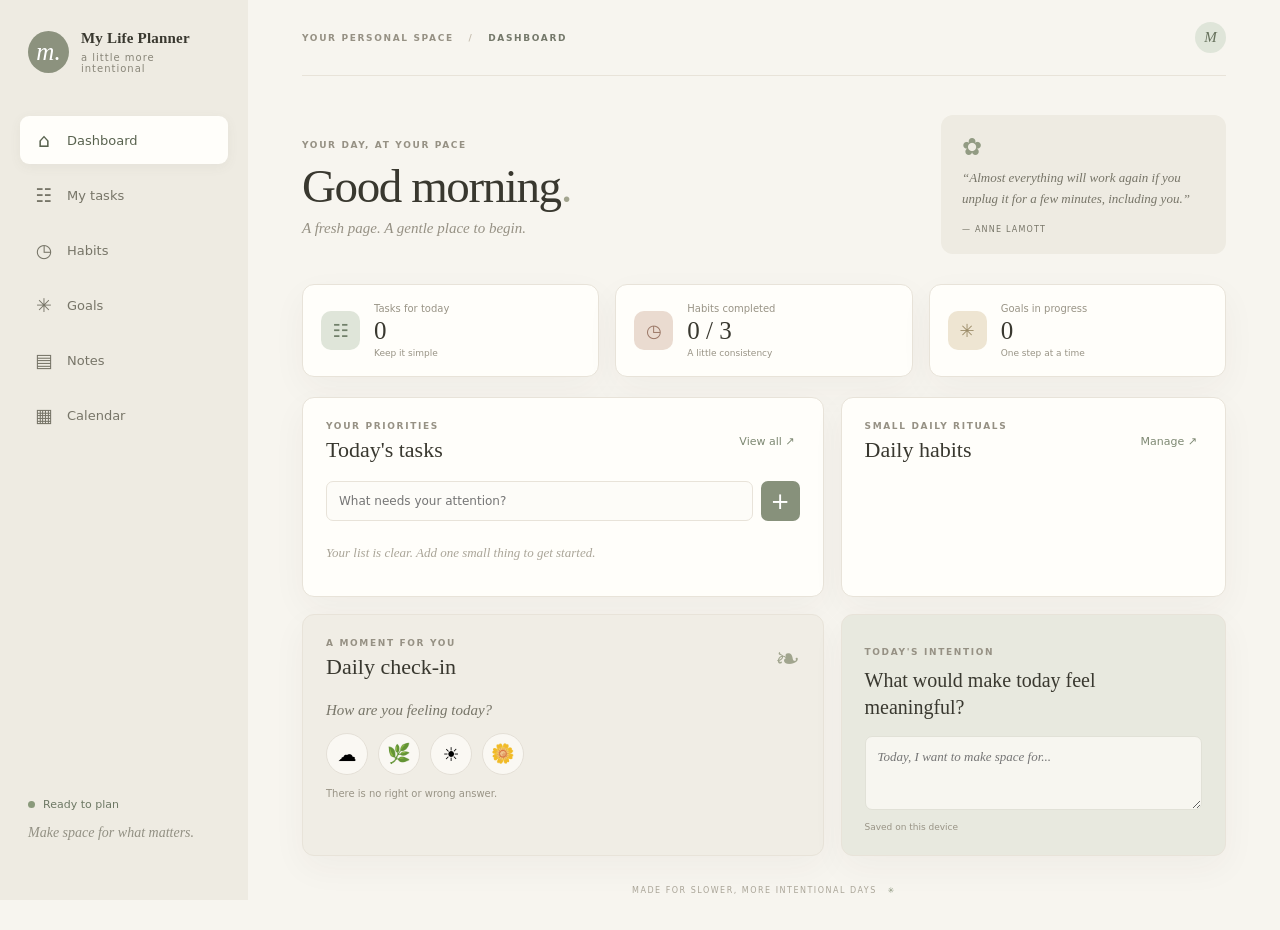
==== index.html @ a7493e7b "Remove Daily Planner section from index.html Removed the Daily Planner section and its related eleme" ====
<!doctype html>
<html lang="en">
<head>
  <meta charset="utf-8">
  <meta name="viewport" content="width=device-width, initial-scale=1">
  <meta name="theme-color" content="#eee9df">
  <meta name="description" content="A calm, earthy space to plan your days, habits and goals.">
  <title>My Life Planner</title>
  <link rel="manifest" href="manifest.json">
  <link rel="icon" href="icon.svg" type="image/svg+xml">
  <link rel="stylesheet" href="style.css">
</head>
<body>
  <div class="app-shell">
    <aside class="sidebar" id="sidebar">
      <a class="brand" href="#" aria-label="My Life Planner home">
        <span class="brand-mark">m.</span>
        <span><strong>My Life Planner</strong><small>a little more intentional</small></span>
      </a>
      <nav class="main-nav" aria-label="Main navigation">
        <button class="nav-link active" data-view="dashboard"><span>⌂</span> Dashboard</button>
        <button class="nav-link" data-view="tasks"><span>☷</span> My tasks</button>
        <button class="nav-link" data-view="habits"><span>◷</span> Habits</button>
        <button class="nav-link" data-view="goals"><span>✳</span> Goals</button>
        <button class="nav-link" data-view="notes"><span>▤</span> Notes</button>
        <button class="nav-link" data-view="calendar"><span>▦</span> Calendar</button>
      </nav>
      <div class="sidebar-bottom">
        <div class="offline-indicator"><span class="status-dot"></span><span id="connection-label">Ready to plan</span></div>
        <p>Make space for what matters.</p>
      </div>
    </aside>

    <main class="main-content">
      <header class="topbar">
        <button class="mobile-menu" id="menu-toggle" aria-label="Open navigation">☰</button>
        <div class="breadcrumb">YOUR PERSONAL SPACE <span>/</span> <b id="section-name">DASHBOARD</b></div>
        <div class="topbar-right"><span class="today-chip" id="top-date"></span><span class="avatar">M</span></div>
      </header>

      <section class="view active-view" id="dashboard-view">
        <div class="welcome-row">
          <div><p class="eyebrow" id="welcome-date">YOUR DAY, AT YOUR PACE</p><h1>Good morning<span class="period">.</span></h1>
            <p class="subheading">A fresh page. A gentle place to begin.</p></div>
          <div class="welcome-note"><span>✿</span><p>“Almost everything will work again if you unplug it for a few minutes, including you.”</p><small>— ANNE LAMOTT</small></div>
        </div>

        <div class="stats-grid">
          <article class="stat-card"><div class="stat-icon sage">☷</div><div><span>Tasks for today</span><strong id="task-count">0</strong><small>Keep it simple</small></div></article>
          <article class="stat-card"><div class="stat-icon clay">◷</div><div><span>Habits completed</span><strong id="habit-count">0 / 3</strong><small>A little consistency</small></div></article>
          <article class="stat-card"><div class="stat-icon sand">✳</div><div><span>Goals in progress</span><strong id="goal-count">0</strong><small>One step at a time</small></div></article>
        </div>

        <div class="content-grid">
          <article class="panel tasks-panel">
            <div class="panel-heading"><div><p class="eyebrow">YOUR PRIORITIES</p><h2>Today's tasks</h2></div><button class="text-button" data-go="tasks">View all ↗</button></div>
            <form id="quick-task-form" class="quick-add"><input id="quick-task-input" maxlength="100" placeholder="What needs your attention?" aria-label="New task"><button type="submit" aria-label="Add task">+</button></form>
            <div id="today-task-list" class="task-list"></div>
            <p class="empty-hint" id="task-empty">Your list is clear. Add one small thing to get started.</p>
          </article>

          <article class="panel habits-panel">
            <div class="panel-heading"><div><p class="eyebrow">SMALL DAILY RITUALS</p><h2>Daily habits</h2></div><button class="text-button" data-go="habits">Manage ↗</button></div>
            <div id="dashboard-habits" class="habit-list"></div>
          </article>

          <article class="panel focus-panel">
            <div class="panel-heading"><div><p class="eyebrow">A MOMENT FOR YOU</p><h2>Daily check-in</h2></div><span class="leaf-mark">❧</span></div>
            <p class="checkin-question">How are you feeling today?</p>
            <div class="mood-options" id="mood-options">
              <button data-mood="Low" aria-label="Low mood">☁️</button><button data-mood="Okay" aria-label="Okay mood">🌿</button><button data-mood="Good" aria-label="Good mood">☀️</button><button data-mood="Great" aria-label="Great mood">🌼</button>
            </div>
            <p class="mood-feedback" id="mood-feedback">There is no right or wrong answer.</p>
          </article>

          <article class="panel intention-panel">
            <p class="eyebrow">TODAY'S INTENTION</p><h2>What would make today feel meaningful?</h2>
            <textarea id="intention-input" rows="3" maxlength="240" placeholder="Today, I want to make space for..."></textarea>
            <span class="save-hint" id="intention-status">Saved on this device</span>
          </article>
        </div>
        <footer class="page-footer">MADE FOR SLOWER, MORE INTENTIONAL DAYS <span>✳</span></footer>
      </section>

      <section class="view" id="tasks-view">
        <div class="page-intro"><p class="eyebrow">CLEAR YOUR MIND</p><h1>My tasks<span class="period">.</span></h1><p class="subheading">Gather everything in one place.</p></div>
        <article class="panel">
          <form id="task-form" class="task-entry"><input id="task-input" maxlength="100" placeholder="Add a task..." aria-label="Task name" required><input id="task-date" type="date" aria-label="Due date"><button class="primary-button" type="submit">Add task +</button></form>
          <div class="filter-row"><button class="filter active" data-filter="all">All</button><button class="filter" data-filter="open">To do</button><button class="filter" data-filter="done">Completed</button></div>
          <div id="all-task-list" class="task-list large-list"></div><p id="all-task-empty" class="empty-hint">Nothing here yet. Add your first task above.</p>
        </article>
      </section>


      <section class="view" id="calendar-view">
        <div class="page-intro"><p class="eyebrow">MAKE ROOM FOR WHAT MATTERS</p><h1>My calendar<span class="period">.</span></h1><p class="subheading">Appointments, birthdays, reminders and tasks in one place.</p></div>
        <article class="panel calendar-panel">
          <div class="calendar-toolbar">
            <div class="calendar-period-controls">
              <button class="calendar-icon-button" id="calendar-prev" type="button" aria-label="Previous period">‹</button>
              <button class="calendar-icon-button" id="calendar-next" type="button" aria-label="Next period">›</button>
              <h2 id="calendar-heading">Month</h2>
            </div>
            <div class="calendar-toolbar-actions">
              <div class="calendar-view-switch" role="group" aria-label="Calendar view">
                <button type="button" class="calendar-view-button active" data-calendar-view="month">Month</button>
                <button type="button" class="calendar-view-button" data-calendar-view="week">Week</button>
                <button type="button" class="calendar-view-button" data-calendar-view="day">Day</button>
              </div>
              <button class="calendar-today-button" id="calendar-today" type="button">Today</button>
            </div>
          </div>
          <div class="calendar-legend">
            <span><i class="legend-dot appointment"></i>Appointment</span><span><i class="legend-dot birthday"></i>Birthday</span><span><i class="legend-dot reminder"></i>Reminder</span><span><i class="legend-dot task"></i>Task</span>
          </div>
          <div id="calendar-grid" class="calendar-grid" aria-live="polite"></div>
        </article>
        <div class="calendar-lower-grid">
          <article class="panel calendar-event-panel">
            <div class="panel-heading"><div><p class="eyebrow">ADD TO YOUR CALENDAR</p><h2>New event</h2></div><span class="leaf-mark">✳</span></div>
            <form id="event-form" class="event-form">
              <label>Event name<input id="event-title" maxlength="100" placeholder="e.g. Dentist appointment" required></label>
              <div class="event-form-row"><label>Date<input id="event-date" type="date" required></label><label>Time <span class="muted">(optional)</span><input id="event-time" type="time"></label></div>
              <label>Type<select id="event-type"><option value="appointment">Appointment</option><option value="birthday">Birthday</option><option value="reminder">Reminder</option></select></label>
              <button class="primary-button" type="submit">Save event +</button>
            </form>
          </article>
          <article class="panel selected-day-panel">
            <div class="panel-heading"><div><p class="eyebrow">YOUR SELECTED DATE</p><h2 id="selected-day-heading">Events and tasks</h2></div></div>
            <div id="selected-day-events" class="selected-day-events"><p class="empty-hint">Choose a date to see what's planned.</p></div>
          </article>
        </div>
      </section>

      <section class="view" id="habits-view">
        <div class="page-intro"><p class="eyebrow">SHOW UP FOR YOURSELF</p><h1>My habits<span class="period">.</span></h1><p class="subheading">Small actions, repeated with care.</p></div>
        <article class="panel"><div class="panel-heading"><div><p class="eyebrow">YOUR DAILY RITUALS</p><h2>Today's habits</h2></div><span class="muted" id="habit-progress">0 completed</span></div><div id="all-habits" class="habit-list expanded"></div>
          <form id="habit-form" class="task-entry"><input id="habit-input" maxlength="60" placeholder="Add a habit (e.g. Read for 10 minutes)" required><button class="primary-button" type="submit">Add habit +</button></form>
        </article>
      </section>

      <section class="view" id="goals-view">
        <div class="page-intro"><p class="eyebrow">LOOK TOWARDS WHAT MATTERS</p><h1>My goals<span class="period">.</span></h1><p class="subheading">Big things begin with small steps.</p></div>
        <article class="panel"><form id="goal-form" class="task-entry"><input id="goal-input" maxlength="100" placeholder="A goal you'd like to work towards..." required><button class="primary-button" type="submit">Add goal +</button></form><div id="goal-list" class="goal-list"></div><p id="goal-empty" class="empty-hint">Your goals will find a home here.</p></article>
      </section>

      <section class="view" id="notes-view">
        <div class="page-intro"><p class="eyebrow">THOUGHTS, IDEAS & REMINDERS</p><h1>My notes<span class="period">.</span></h1><p class="subheading">A little space to get things out of your head.</p></div>
        <article class="panel notes-panel"><label for="notes-input" class="eyebrow">YOUR NOTEBOOK</label><textarea id="notes-input" rows="14" placeholder="Start writing..."></textarea><div class="notes-footer"><span id="notes-status" class="save-hint">Saved on this device</span><button class="text-button" id="clear-notes">Clear notes</button></div></article>
      </section>
    </main>
  </div>
  <div class="toast" id="toast" role="status" aria-live="polite"></div>
  <script src="app.js"></script>
</body>
</html>
---- style.css ----
:root{--ink:#39382f;--muted:#898679;--paper:#f7f5ef;--cream:#eee9df;--white:#fffefa;--sage:#dfe5d9;--sage-dark:#75816c;--clay:#eadbd0;--sand:#eee5d2;--line:#e8e3d9;--shadow:0 12px 35px rgba(64,55,43,.045);font-family:Inter,ui-sans-serif,system-ui,-apple-system,BlinkMacSystemFont,"Segoe UI",sans-serif;color:var(--ink)}
*{box-sizing:border-box}body{margin:0;background:var(--paper);min-height:100vh}button,input,textarea{font:inherit}button{cursor:pointer}.app-shell{min-height:100vh}.sidebar{width:248px;position:fixed;inset:0 auto 0 0;background:#eeebe2;padding:30px 20px;display:flex;flex-direction:column;z-index:5}.brand{display:flex;align-items:center;gap:12px;text-decoration:none;color:var(--ink);padding:0 8px 42px}.brand-mark{width:42px;height:42px;border-radius:50%;background:#8c927e;color:white;display:grid;place-items:center;font:italic 25px Georgia,serif}.brand strong{display:block;font:600 15px Georgia,serif;letter-spacing:.2px}.brand small{display:block;color:var(--muted);font-size:10px;letter-spacing:1px;margin-top:5px}.main-nav{display:grid;gap:7px}.nav-link{border:0;background:transparent;text-align:left;padding:13px 14px;border-radius:9px;color:#777568;font-size:13px;display:flex;align-items:center;gap:13px}.nav-link span{font-size:19px;width:20px;text-align:center}.nav-link:hover,.nav-link.active{background:#fffefa;color:#59634f;box-shadow:0 3px 12px #655b4910}.sidebar-bottom{margin-top:auto;color:#929083;font-size:11px;padding:15px 8px}.sidebar-bottom p{font:italic 14px Georgia,serif}.offline-indicator{display:flex;align-items:center;gap:8px;color:#6d7864}.status-dot{width:7px;height:7px;border-radius:50%;background:#8a9a7b}.main-content{margin-left:248px;max-width:1600px;padding:0 54px 30px}.topbar{height:76px;border-bottom:1px solid var(--line);display:flex;align-items:center;justify-content:space-between}.breadcrumb,.eyebrow{font-size:9px;letter-spacing:1.65px;color:#969184;font-weight:650}.breadcrumb span{padding:0 10px;color:#c5bdae}.breadcrumb b{color:#74786a;font-weight:650}.topbar-right{display:flex;align-items:center;gap:15px}.today-chip{font-size:11px;color:#777568}.avatar{width:31px;height:31px;border-radius:50%;display:grid;place-items:center;background:#dfe5d9;color:#66715c;font:italic 15px Georgia,serif}.mobile-menu{display:none;border:0;background:transparent;font-size:20px;color:var(--ink)}.view{display:none;padding-top:39px}.active-view{display:block}.welcome-row{display:flex;justify-content:space-between;align-items:center;gap:25px;margin-bottom:30px}.welcome-row h1,.page-intro h1{font:400 clamp(34px,4vw,47px) Georgia,serif;letter-spacing:-1.4px;margin:9px 0 7px}.period{color:#a3a58f}.subheading{font:italic 15px Georgia,serif;color:#969184;margin:0}.welcome-note{max-width:285px;background:#eeebe2;border-radius:12px;padding:18px 21px;color:#777568}.welcome-note>span{font:24px Georgia,serif;color:#929b83}.welcome-note p{font:italic 13px/1.6 Georgia,serif;margin:7px 0}.welcome-note small{font-size:8px;letter-spacing:1.2px}.stats-grid{display:grid;grid-template-columns:repeat(3,1fr);gap:16px;margin-bottom:20px}.stat-card{background:var(--white);border:1px solid var(--line);border-radius:12px;padding:18px;display:flex;gap:14px;align-items:center;box-shadow:var(--shadow)}.stat-icon{width:39px;height:39px;border-radius:10px;display:grid;place-items:center;font-size:18px}.sage{background:var(--sage);color:#71806a}.clay{background:var(--clay);color:#9c7968}.sand{background:var(--sand);color:#9b8b67}.stat-card span,.stat-card small{display:block;color:#999486;font-size:10px}.stat-card strong{display:block;font:25px Georgia,serif;margin:3px 0}.stat-card small{font-size:9px}.content-grid{display:grid;grid-template-columns:1.15fr .85fr;gap:17px}.panel{background:var(--white);border:1px solid var(--line);border-radius:12px;padding:23px;box-shadow:var(--shadow);min-width:0}.panel-heading{display:flex;align-items:center;justify-content:space-between;margin-bottom:18px}.panel-heading .eyebrow{margin:0 0 6px}.panel h2{font:400 22px Georgia,serif;margin:0}.text-button{border:0;background:transparent;color:#7d8872;font-size:11px;padding:5px}.text-button:hover{text-decoration:underline}.quick-add{display:flex;gap:8px;margin-bottom:12px}.quick-add input,.task-entry input,.intention-panel textarea,.notes-panel textarea{border:1px solid var(--line);border-radius:7px;background:#fdfcf8;padding:12px;color:var(--ink);outline:none;min-width:0}.quick-add input{flex:1;font-size:12px}.quick-add input:focus,.task-entry input:focus,textarea:focus{border-color:#a6ad99}.quick-add button{width:39px;border:0;border-radius:7px;background:#87917b;color:white;font-size:23px}.task-list{display:grid;gap:2px}.task-row{display:flex;align-items:center;gap:10px;padding:11px 2px;border-bottom:1px solid #f0ede6;font-size:12px}.task-row:last-child{border-bottom:0}.task-row label{flex:1;cursor:pointer}.task-row.done label{text-decoration:line-through;color:#aaa69b}.task-row input[type=checkbox]{accent-color:#87917b;width:15px;height:15px}.task-date{font-size:9px;color:#a29d90}.delete-button{border:0;background:transparent;color:#b0a99c;font-size:16px;padding:2px 5px}.delete-button:hover{color:#9b6e60}.empty-hint{font:italic 13px Georgia,serif;color:#aaa598;padding:12px 0;margin:0}.habit-list{display:grid;gap:13px}.habit-row{display:flex;align-items:center;gap:10px;font-size:12px}.habit-row label{flex:1}.habit-check{width:22px;height:22px;border:1px solid #dcded3;border-radius:7px;background:white;color:white}.habit-check.checked{background:#89947e;border-color:#89947e}.habit-row small{color:#a7a193;font-size:9px}.focus-panel{background:#f0ede5}.checkin-question{font:italic 15px Georgia,serif;color:#777568;margin:22px 0 14px}.mood-options{display:flex;gap:10px}.mood-options button{width:42px;height:42px;border:1px solid #e5dfd4;border-radius:50%;background:#faf8f2;font-size:19px;filter:saturate(.8)}.mood-options button.selected{outline:2px solid #a2a991;outline-offset:2px}.mood-feedback{font-size:10px;color:#999486;margin:13px 0 0}.leaf-mark{font:30px Georgia,serif;color:#a1a58e}.intention-panel{background:#e8e9df}.intention-panel h2{font-size:20px;line-height:1.35;margin:10px 0 15px;max-width:310px}.intention-panel textarea{width:100%;resize:vertical;background:#f7f6f0;border-color:#e1e1d7;font:italic 13px Georgia,serif}.save-hint{font-size:9px;color:#999486}.intention-panel .save-hint{display:block;margin-top:8px}.page-footer{padding:30px 0 5px;text-align:center;font-size:8px;letter-spacing:1.5px;color:#aaa598}.page-footer span{padding-left:7px;color:#8c967e}.page-intro{margin-bottom:25px}.page-intro h1{margin-top:8px}.task-entry{display:flex;gap:9px;margin-bottom:20px}.task-entry input:first-child{flex:1}.task-entry input[type=date]{max-width:155px;color:#827e72;font-size:11px}.primary-button{border:0;border-radius:7px;background:#7f8a73;color:white;padding:0 17px;font-size:11px;white-space:nowrap}.primary-button:hover{background:#6e7963}.filter-row{display:flex;gap:7px;border-bottom:1px solid var(--line);padding-bottom:13px;margin-bottom:8px}.filter{border:0;background:transparent;color:#999486;padding:7px 12px;border-radius:6px;font-size:11px}.filter.active{background:#e8ebe2;color:#68735f}.large-list .task-row{padding:14px 4px}.expanded{margin:5px 0 24px}.expanded .habit-row{padding:8px 0;border-bottom:1px solid #f0ede6}.goal-list{display:grid;gap:12px}.goal-card{border:1px solid var(--line);border-radius:9px;padding:15px}.goal-top{display:flex;justify-content:space-between;gap:10px;align-items:center}.goal-top strong{font:17px Georgia,serif}.goal-controls{display:flex;align-items:center;gap:8px;margin-top:13px}.goal-controls input{flex:1;accent-color:#849078}.goal-controls span{font-size:10px;color:#858174;min-width:32px;text-align:right}.notes-panel textarea{width:100%;resize:vertical;min-height:280px;font:14px/1.8 Georgia,serif;background:#fdfcf8;margin-top:14px}.notes-footer{display:flex;justify-content:space-between;align-items:center;margin-top:10px}.toast{position:fixed;bottom:22px;right:22px;background:#414438;color:white;padding:11px 16px;border-radius:8px;font-size:11px;opacity:0;transform:translateY(8px);transition:.2s;pointer-events:none;z-index:20}.toast.show{opacity:1;transform:translateY(0)}.muted{font-size:10px;color:#999486}
@media(max-width:900px){.sidebar{width:215px}.main-content{margin-left:215px;padding:0 28px 25px}.content-grid{grid-template-columns:1fr}.welcome-note{max-width:230px}.stats-grid{gap:9px}.stat-card{padding:13px;gap:9px}}
@media(max-width:650px){.sidebar{transform:translateX(-100%);transition:transform .22s;width:250px;box-shadow:10px 0 30px #332b1b12}.sidebar.open{transform:translateX(0)}.main-content{margin-left:0;padding:0 17px 24px}.topbar{height:62px;gap:12px}.mobile-menu{display:block}.breadcrumb{font-size:8px;flex:1}.today-chip{display:none}.view{padding-top:27px}.welcome-row{display:block}.welcome-note{margin-top:20px;max-width:none}.stats-grid{grid-template-columns:1fr;gap:9px}.stat-card{padding:12px 15px}.stat-card strong{font-size:21px}.panel{padding:18px}.task-entry{flex-wrap:wrap}.task-entry input:first-child{flex-basis:100%}.task-entry input[type=date]{flex:1;max-width:none}.primary-button{min-height:41px}.welcome-row h1,.page-intro h1{font-size:37px}}


/* Calendar */
.calendar-panel{padding:22px}.calendar-toolbar,.calendar-period-controls,.calendar-toolbar-actions,.calendar-view-switch,.calendar-legend{display:flex;align-items:center}
.calendar-toolbar{justify-content:space-between;gap:16px;flex-wrap:wrap;margin-bottom:18px}.calendar-period-controls{gap:8px}.calendar-period-controls h2{font:400 21px Georgia,serif;min-width:190px;margin:0 0 0 7px}
.calendar-icon-button{width:32px;height:32px;border:1px solid var(--line);border-radius:7px;background:#fbfaf6;color:#777568;font-size:22px;line-height:1}
.calendar-toolbar-actions{gap:10px;flex-wrap:wrap}.calendar-view-switch{padding:3px;background:#f1efe8;border-radius:8px;gap:2px}
.calendar-view-button,.calendar-today-button{border:0;border-radius:6px;background:transparent;padding:8px 11px;color:#898577;font-size:10px}.calendar-view-button.active{background:#fffefa;color:#59634f;box-shadow:0 1px 4px #655b4914}.calendar-today-button{border:1px solid var(--line);background:#fffefa}
.calendar-legend{gap:15px;flex-wrap:wrap;margin:0 0 15px;color:#8d887c;font-size:10px}.calendar-legend span{display:flex;align-items:center;gap:6px}.legend-dot{width:8px;height:8px;border-radius:50%;display:inline-block}
.legend-dot.appointment{background:#8a9b83}.legend-dot.birthday{background:#c99b8a}.legend-dot.reminder{background:#c4a96f}.legend-dot.task{background:#8796a4}
.calendar-grid{min-width:0}.month-grid{display:grid;grid-template-columns:repeat(7,minmax(0,1fr));border-top:1px solid var(--line);border-left:1px solid var(--line)}
.calendar-weekday{text-align:center;padding:10px 4px;background:#f8f7f2;color:#999486;font-size:10px;border-right:1px solid var(--line);border-bottom:1px solid var(--line)}
.calendar-day{min-width:0;min-height:105px;border:0;border-right:1px solid var(--line);border-bottom:1px solid var(--line);background:#fffefa;padding:7px;text-align:left;display:flex;flex-direction:column;gap:5px}
.calendar-day:hover,.calendar-day.is-selected{background:#f4f4ed}.calendar-day.is-today .calendar-day-number{background:#e4e9de;color:#59684f}.calendar-day.outside-month{background:#faf9f5;color:#c1bcae}
.calendar-day-number{width:23px;height:23px;border-radius:50%;display:grid;place-items:center;font-size:10px;color:#777568}.calendar-day-items{display:grid;gap:3px;min-width:0}
.calendar-item{display:flex;flex-direction:column;align-items:flex-start;gap:2px;width:100%;border:0;border-left:3px solid #8a9b83;border-radius:3px;background:#edf1e9;color:#626d59;padding:5px 7px;text-align:left;font-size:10px;line-height:1.35;overflow-wrap:anywhere}
.calendar-item.appointment{border-color:#8a9b83;background:#edf1e9;color:#59684f}.calendar-item.birthday{border-color:#c99b8a;background:#f7eeea;color:#946f61}.calendar-item.reminder{border-color:#c4a96f;background:#f7f2e5;color:#8b784d}.calendar-item.task{border-color:#8796a4;background:#edf0f3;color:#647484}
.calendar-item.is-done{opacity:.55;text-decoration:line-through}.calendar-day .calendar-item{white-space:nowrap;overflow:hidden;text-overflow:ellipsis;padding:3px 4px;font-size:9px}.calendar-day-items small{font-size:9px;color:#9a9487;padding-left:3px}
.calendar-lower-grid{display:grid;grid-template-columns:.8fr 1.2fr;gap:16px;margin-top:17px}.event-form{display:grid;gap:13px}.event-form label{display:grid;gap:6px;color:#898577;font-size:10px}
.event-form input,.event-form select{width:100%;min-width:0;border:1px solid var(--line);border-radius:7px;background:#fdfcf8;padding:11px;color:var(--ink);font:inherit;font-size:12px}
.event-form-row{display:grid;grid-template-columns:1fr 1fr;gap:9px}.event-form .primary-button{min-height:40px}.selected-day-events{display:grid;gap:7px}.selected-day-events .calendar-item{font-size:11px;padding:9px 10px}
.calendar-item-kind{font-size:9px;opacity:.72}.period-grid{border:1px solid var(--line);border-radius:8px;overflow:hidden}.week-grid{display:grid;grid-template-columns:repeat(7,minmax(0,1fr))}
.period-day{min-width:0;min-height:180px;background:#fffefa;border-right:1px solid var(--line);padding:9px;display:flex;flex-direction:column;gap:9px}.period-day:last-child{border-right:0}.period-day.is-today{background:#f7f8f3}.period-day.is-selected{box-shadow:inset 0 0 0 2px #a5ad98}
.period-day-heading{border:0;background:transparent;text-align:left;color:#6e7565;font-size:11px;padding:2px 0}.period-day-items{display:grid;align-content:start;gap:6px}.selected-period-day{min-height:220px;border:0;padding:18px}.selected-period-day .calendar-item{max-width:500px}
@media(max-width:800px){.calendar-lower-grid{grid-template-columns:1fr}.calendar-day{min-height:78px;padding:4px}.calendar-day .calendar-item{font-size:8px}.week-grid{grid-template-columns:1fr}.period-day{min-height:100px;border-right:0;border-bottom:1px solid var(--line)}}
@media(max-width:520px){.calendar-panel{padding:12px}.calendar-toolbar{align-items:flex-start}.calendar-period-controls h2{min-width:0;font-size:18px}.calendar-toolbar-actions{width:100%;justify-content:space-between}.calendar-legend{gap:9px;font-size:9px}.calendar-weekday{font-size:9px;padding:8px 1px}.calendar-day{min-height:62px;padding:3px}.calendar-day-number{width:20px;height:20px;font-size:9px}.calendar-day .calendar-item{font-size:0;padding:3px 0;height:5px;border-left-width:0}.calendar-day-items small{font-size:8px}.event-form-row{grid-template-columns:1fr}}
/* ==================================
   DAILY PLANNER
================================== */

.daily-date-panel {
  display: flex;
  align-items: center;
  gap: 12px;
  flex-wrap: wrap;
  margin-bottom: 18px;
  padding: 18px;
}

.daily-date-panel label {
  color: var(--ink);
  font-size: 12px;
}

.daily-date-panel input {
  padding: 10px;
  border: 1px solid var(--line);
  border-radius: 7px;
  background: #fffefa;
  color: var(--ink);
}

.daily-panel {
  padding: 22px;
  margin-bottom: 17px;
}

.daily-priorities {
  display: grid;
  gap: 12px;
}

.daily-priorities input {
  width: 100%;
  padding: 13px;
  border: 1px solid var(--line);
  border-radius: 7px;
  background: #faf9f5;
  color: var(--ink);
  font: inherit;
}

.daily-form {
  display: grid;
  grid-template-columns: 130px 1fr auto;
  gap: 10px;
  margin-bottom: 16px;
}

.daily-form input {
  min-width: 0;
  padding: 11px;
  border: 1px solid var(--line);
  border-radius: 7px;
  background: #faf9f5;
  color: var(--ink);
  font: inherit;
}

.daily-schedule-item {
  display: flex;
  justify-content: space-between;
  align-items: center;
  gap: 12px;
  padding: 12px;
  border-bottom: 1px solid var(--line);
  color: var(--ink);
  font-size: 12px;
}

.daily-schedule-item button,
.daily-delete-button {
  border: 0;
  background: transparent;
  color: #a17c6c;
  cursor: pointer;
}

.daily-task-item,
.daily-habit-item {
  display: flex;
  align-items: center;
  gap: 10px;
  padding: 11px 4px;
  border-bottom: 1px solid var(--line);
  font-size: 12px;
  color: var(--ink);
}

.daily-reflection {
  display: grid;
  gap: 17px;
}

.daily-reflection label {
  display: grid;
  gap: 8px;
  color: var(--ink);
  font-size: 12px;
}

.daily-reflection textarea {
  width: 100%;
  min-height: 85px;
  resize: vertical;
  padding: 12px;
  border: 1px solid var(--line);
  border-radius: 7px;
  background: #faf9f5;
  color: var(--ink);
  font: inherit;
}

.daily-save-status {
  margin-top: 14px;
  color: #89927e;
  font-size: 10px;
}

.daily-empty {
  color: #999486;
  font-size: 12px;
  padding: 10px 0;
}

@media(max-width:600px) {
  .daily-form {
    grid-template-columns: 1fr;
  }

  .daily-date-panel {
    align-items: stretch;
    flex-direction: column;
  }
}
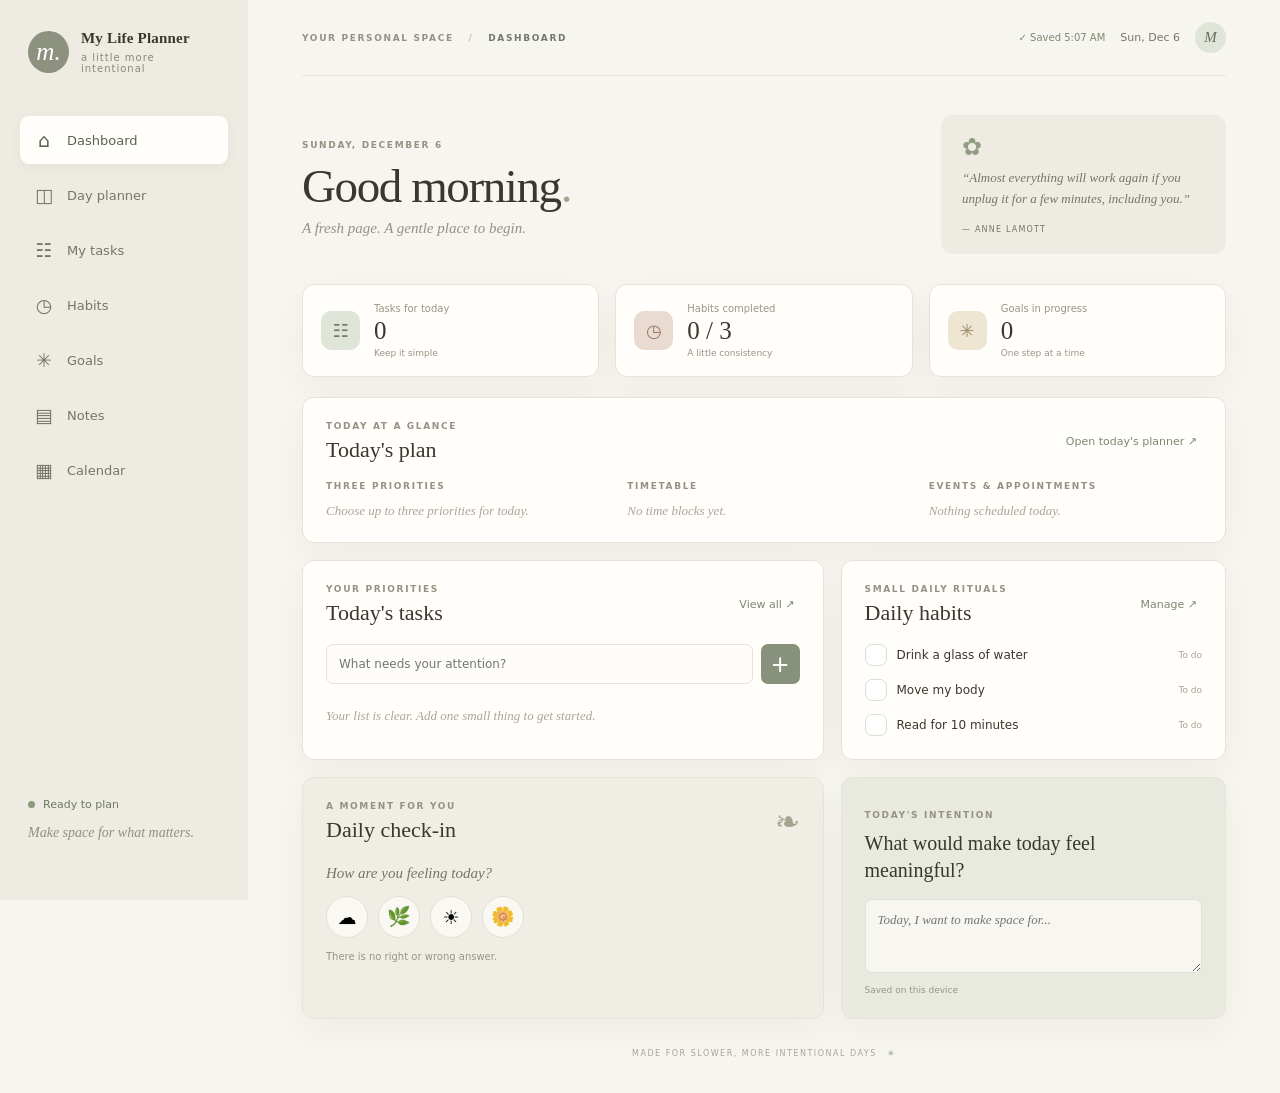
==== commit 110e15ca: "Add files via upload" ====
--- a/index.html
+++ b/index.html
@@ -19,6 +19,7 @@
       </a>
       <nav class="main-nav" aria-label="Main navigation">
         <button class="nav-link active" data-view="dashboard"><span>⌂</span> Dashboard</button>
+        <button class="nav-link" data-view="day"><span>◫</span> Day planner</button>
         <button class="nav-link" data-view="tasks"><span>☷</span> My tasks</button>
         <button class="nav-link" data-view="habits"><span>◷</span> Habits</button>
         <button class="nav-link" data-view="goals"><span>✳</span> Goals</button>
@@ -35,7 +36,7 @@
       <header class="topbar">
         <button class="mobile-menu" id="menu-toggle" aria-label="Open navigation">☰</button>
         <div class="breadcrumb">YOUR PERSONAL SPACE <span>/</span> <b id="section-name">DASHBOARD</b></div>
-        <div class="topbar-right"><span class="today-chip" id="top-date"></span><span class="avatar">M</span></div>
+        <div class="topbar-right"><span class="save-status" id="save-status" role="status" aria-live="polite" data-state="saved">✓ Saved</span><span class="today-chip" id="top-date"></span><span class="avatar">M</span></div>
       </header>
 
       <section class="view active-view" id="dashboard-view">
@@ -52,6 +53,15 @@
         </div>
 
         <div class="content-grid">
+          <article class="panel plan-panel">
+            <div class="panel-heading"><div><p class="eyebrow">TODAY AT A GLANCE</p><h2>Today's plan</h2></div><button class="text-button" id="plan-open-today" type="button">Open today's planner ↗</button></div>
+            <div class="plan-cols">
+              <div><p class="eyebrow">THREE PRIORITIES</p><ul class="plan-list" id="plan-priorities"></ul></div>
+              <div><p class="eyebrow">TIMETABLE</p><ul class="plan-list wide" id="plan-blocks"></ul></div>
+              <div><p class="eyebrow">EVENTS &amp; APPOINTMENTS</p><ul class="plan-list" id="plan-events"></ul></div>
+            </div>
+          </article>
+
           <article class="panel tasks-panel">
             <div class="panel-heading"><div><p class="eyebrow">YOUR PRIORITIES</p><h2>Today's tasks</h2></div><button class="text-button" data-go="tasks">View all ↗</button></div>
             <form id="quick-task-form" class="quick-add"><input id="quick-task-input" maxlength="100" placeholder="What needs your attention?" aria-label="New task"><button type="submit" aria-label="Add task">+</button></form>
@@ -126,9 +136,95 @@
             </form>
           </article>
           <article class="panel selected-day-panel">
-            <div class="panel-heading"><div><p class="eyebrow">YOUR SELECTED DATE</p><h2 id="selected-day-heading">Events and tasks</h2></div></div>
+            <div class="panel-heading"><div><p class="eyebrow">YOUR SELECTED DATE</p><h2 id="selected-day-heading">Events and tasks</h2></div><button class="text-button" id="open-planner-from-calendar" type="button">Open day planner ↗</button></div>
             <div id="selected-day-events" class="selected-day-events"><p class="empty-hint">Choose a date to see what's planned.</p></div>
           </article>
+        </div>
+      </section>
+
+<section class="view" id="day-view">
+        <div class="day-header">
+          <div><p class="eyebrow" id="day-eyebrow"></p><h1 id="day-title"></h1></div>
+          <div class="day-nav">
+            <button class="text-button" id="day-back" type="button">← Calendar</button>
+            <button class="icon-button" id="day-prev" type="button" aria-label="Previous day">‹</button>
+            <input type="date" id="day-date-input" aria-label="Jump to date">
+            <button class="icon-button" id="day-next" type="button" aria-label="Next day">›</button>
+            <button class="text-button" id="day-today" type="button">Today</button>
+          </div>
+        </div>
+
+        <div class="planner-grid">
+          <div class="planner-col">
+            <article class="panel">
+              <div class="panel-heading"><div><p class="eyebrow">WHAT MATTERS MOST</p><h2>Three priorities</h2></div></div>
+              <div id="priority-list" class="priority-list"></div>
+            </article>
+
+            <article class="panel">
+              <div class="panel-heading"><div><p class="eyebrow">SMALL DAILY RITUALS</p><h2>Habit checklist</h2></div><span class="muted" id="day-habit-progress"></span></div>
+              <div id="day-habit-list" class="habit-list"></div>
+              <p class="empty-hint" id="day-habit-empty">Add habits on the Habits page and they'll appear here every day.</p>
+            </article>
+
+            <article class="panel">
+              <div class="panel-heading"><div><p class="eyebrow">DUE THIS DAY</p><h2>Tasks</h2></div></div>
+              <div id="day-task-list" class="task-list"></div>
+              <p class="empty-hint" id="day-task-empty">No tasks due on this day.</p>
+              <form id="day-task-form" class="mini-form">
+                <input id="day-task-input" class="grow" maxlength="100" placeholder="Add a task for this day..." aria-label="New task for this day" required>
+                <button class="primary-button" type="submit">Add task +</button>
+              </form>
+            </article>
+
+            <article class="panel">
+              <div class="panel-heading"><div><p class="eyebrow">ON THE CALENDAR</p><h2>Events &amp; appointments</h2></div></div>
+              <div id="day-event-list" class="row-list"></div>
+              <p class="empty-hint" id="day-event-empty">Nothing scheduled for this day.</p>
+              <form id="dp-event-form" class="mini-form">
+                <input id="dp-event-title" class="grow" maxlength="100" placeholder="Add an event or appointment..." aria-label="Event name" required>
+                <select id="dp-event-type" aria-label="Type"><option value="appointment">Appointment</option><option value="birthday">Birthday</option><option value="reminder">Reminder</option></select>
+                <input type="time" id="dp-event-time" aria-label="Time (optional)">
+                <button class="primary-button" type="submit">Add +</button>
+              </form>
+              <p class="form-note">Leave the time empty for an all-day entry. Events here also appear on the calendar.</p>
+            </article>
+          </div>
+
+          <div class="planner-col">
+            <article class="panel">
+              <div class="panel-heading"><div><p class="eyebrow">SHAPE YOUR DAY</p><h2>Timetable</h2></div></div>
+              <div id="block-list" class="row-list"></div>
+              <p class="empty-hint" id="block-empty">No time blocks yet. Add one below, then edit it any time.</p>
+              <form id="block-form" class="mini-form">
+                <input type="time" id="block-start" value="09:00" aria-label="Block start" required>
+                <input type="time" id="block-end" value="10:00" aria-label="Block end">
+                <input id="block-title" class="grow" maxlength="80" placeholder="What happens in this block?" aria-label="Block title" required>
+                <select id="block-cat" aria-label="Category"><option value="work">Work</option><option value="personal">Personal</option><option value="care">Self-care</option><option value="other">Other</option></select>
+                <button class="primary-button" type="submit">Add block +</button>
+              </form>
+              <p class="form-note">Change any time, title or category in a block to edit it. Blocks re-sort by start time.</p>
+            </article>
+
+            <article class="panel gratitude-panel">
+              <div class="panel-heading"><div><p class="eyebrow">NOTICE THE GOOD</p><h2>Gratitude</h2></div><span class="leaf-mark">✿</span></div>
+              <div id="gratitude-list" class="priority-list"></div>
+            </article>
+
+            <article class="panel reflection-panel">
+              <div class="panel-heading"><div><p class="eyebrow">CLOSE THE DAY</p><h2>Daily reflection</h2></div><span class="leaf-mark">❧</span></div>
+              <p class="checkin-question">How did this day feel?</p>
+              <div class="mood-options" id="day-mood-options">
+                <button type="button" data-day-mood="Low" aria-label="Low mood">☁️</button><button type="button" data-day-mood="Okay" aria-label="Okay mood">🌿</button><button type="button" data-day-mood="Good" aria-label="Good mood">☀️</button><button type="button" data-day-mood="Great" aria-label="Great mood">🌼</button>
+              </div>
+              <div class="reflection-grid">
+                <label>What went well?<textarea id="refl-well" data-refl="well" rows="2" maxlength="600"></textarea></label>
+                <label>What was challenging?<textarea id="refl-hard" data-refl="hard" rows="2" maxlength="600"></textarea></label>
+                <label>One thing for tomorrow<textarea id="refl-tomorrow" data-refl="tomorrow" rows="2" maxlength="600"></textarea></label>
+              </div>
+              <span class="save-hint">Saved automatically on this device</span>
+            </article>
+          </div>
         </div>
       </section>
 
--- a/style.css
+++ b/style.css
@@ -28,142 +28,82 @@
 .period-day-heading{border:0;background:transparent;text-align:left;color:#6e7565;font-size:11px;padding:2px 0}.period-day-items{display:grid;align-content:start;gap:6px}.selected-period-day{min-height:220px;border:0;padding:18px}.selected-period-day .calendar-item{max-width:500px}
 @media(max-width:800px){.calendar-lower-grid{grid-template-columns:1fr}.calendar-day{min-height:78px;padding:4px}.calendar-day .calendar-item{font-size:8px}.week-grid{grid-template-columns:1fr}.period-day{min-height:100px;border-right:0;border-bottom:1px solid var(--line)}}
 @media(max-width:520px){.calendar-panel{padding:12px}.calendar-toolbar{align-items:flex-start}.calendar-period-controls h2{min-width:0;font-size:18px}.calendar-toolbar-actions{width:100%;justify-content:space-between}.calendar-legend{gap:9px;font-size:9px}.calendar-weekday{font-size:9px;padding:8px 1px}.calendar-day{min-height:62px;padding:3px}.calendar-day-number{width:20px;height:20px;font-size:9px}.calendar-day .calendar-item{font-size:0;padding:3px 0;height:5px;border-left-width:0}.calendar-day-items small{font-size:8px}.event-form-row{grid-template-columns:1fr}}
-/* ==================================
-   DAILY PLANNER
-================================== */
 
-.daily-date-panel {
-  display: flex;
-  align-items: center;
-  gap: 12px;
-  flex-wrap: wrap;
-  margin-bottom: 18px;
-  padding: 18px;
+
+/* ===== Day planner, habits checklist, gratitude, save status ===== */
+select{font:inherit}
+.icon-button{width:32px;height:32px;border:1px solid var(--line);border-radius:8px;background:var(--white);color:#6d7864;font-size:18px;line-height:1;display:grid;place-items:center;padding:0}
+.icon-button:hover{background:#eef0e8}
+.icon-button:focus-visible{outline:2px solid #7f8a73;outline-offset:2px}
+.save-status{font-size:10px;color:#7d8872;white-space:nowrap}
+.save-status[data-state="saving"]{color:#a29d90}
+.save-status[data-state="error"]{color:#9b6e60;font-weight:600}
+.task-date.overdue{color:#9b6e60}
+
+.day-header{display:flex;justify-content:space-between;align-items:flex-end;gap:20px;flex-wrap:wrap;margin-bottom:25px}
+.day-header .eyebrow{margin:0}
+.day-header h1{font:400 clamp(34px,4vw,47px) Georgia,serif;letter-spacing:-1.4px;margin:8px 0 0}
+.day-nav{display:flex;align-items:center;gap:6px;flex-wrap:wrap}
+.day-nav input[type=date]{border:1px solid var(--line);border-radius:7px;background:#fdfcf8;padding:7px 9px;font-size:11px;color:#827e72}
+.planner-grid{display:grid;grid-template-columns:1fr 1.1fr;gap:17px;align-items:start}
+.planner-col{display:grid;gap:17px;min-width:0}
+
+.priority-list{display:grid;gap:9px}
+.priority-row{display:flex;align-items:center;gap:10px}
+.priority-num{width:22px;height:22px;flex:none;border-radius:50%;background:var(--sage);color:#66715c;display:inline-grid;place-items:center;font:italic 12px Georgia,serif}
+.priority-row input[type=checkbox]{accent-color:#87917b;width:16px;height:16px;flex:none}
+.priority-input{flex:1;min-width:0;border:1px solid var(--line);border-radius:7px;background:#fdfcf8;padding:11px 12px;font-size:13px;color:var(--ink);outline:none}
+.priority-input:focus{border-color:#a6ad99}
+.priority-row.done .priority-input{text-decoration:line-through;color:#aaa69b}
+
+.row-list{display:grid;gap:9px}
+.row-card{border:1px solid var(--line);border-left:4px solid var(--accent,#87917b);border-radius:9px;padding:10px;background:#fdfcf8;display:grid;grid-template-columns:auto 1fr auto;gap:8px;align-items:center}
+.row-card.appointment{--accent:#8a9b83}
+.row-card.birthday{--accent:#c99b8a}
+.row-card.reminder{--accent:#c4a96f}
+.row-card.work{--accent:#87917b}
+.row-card.personal{--accent:#b58f7c}
+.row-card.care{--accent:#c2ac78}
+.row-card.other{--accent:#a39e91}
+.event-row strong{font-size:12px;font-weight:600;display:block}
+.ev-time{font-size:11px;color:#6d7864;min-width:50px}
+.ev-kind{display:block;font-size:9px;color:#a29d90;text-transform:capitalize;margin-top:2px}
+.row-times{display:flex;align-items:center;gap:4px;color:#a29d90}
+.row-sub{grid-column:1/-1;display:flex;gap:8px}
+.row-sub input{flex:1;min-width:0}
+.row-card input,.row-card select,.mini-form input,.mini-form select,.reflection-grid textarea{border:1px solid var(--line);border-radius:7px;background:#fff;padding:8px 9px;font-size:12px;color:var(--ink);outline:none;min-width:0}
+.row-card input:focus,.row-card select:focus,.mini-form input:focus,.mini-form select:focus,.reflection-grid textarea:focus{border-color:#a6ad99}
+.row-card input[type=time],.mini-form input[type=time]{color:#6f6c61;font-size:11px}
+.row-title{font-weight:600}
+.mini-form{display:flex;flex-wrap:wrap;gap:8px;margin-top:14px}
+.mini-form .grow{flex:1 1 180px}
+.mini-form .primary-button{min-height:36px}
+.form-note{font-size:10px;color:#a29d90;margin:8px 0 0}
+
+.gratitude-panel{background:#e8e9df}
+.gratitude-panel .priority-num{background:#f7f6f0}
+.gratitude-panel .priority-input{background:#f7f6f0;border-color:#e1e1d7;font-family:Georgia,serif;font-style:italic}
+.reflection-panel{background:#f0ede5}
+.reflection-grid{display:grid;gap:14px;margin:20px 0 12px}
+.reflection-grid label{display:grid;gap:6px;font:italic 13px Georgia,serif;color:#777568}
+.reflection-grid textarea{resize:vertical;font:13px/1.6 Georgia,serif;background:#fdfcf8;padding:10px 12px}
+
+.plan-panel{grid-column:1/-1}
+.plan-cols{display:grid;grid-template-columns:repeat(3,1fr);gap:28px}
+.plan-cols .eyebrow{margin:0 0 12px}
+.plan-list{list-style:none;padding:0;margin:0;display:grid;gap:9px;font-size:12px}
+.plan-list li{display:flex;align-items:center;gap:10px}
+.plan-list li.done{text-decoration:line-through;color:#aaa69b}
+.plan-list li.empty-hint{padding:0}
+.plan-list b{font-weight:600;color:#6d7864;min-width:52px;font-size:11px}
+.plan-list.wide b{min-width:92px}
+
+@media(max-width:900px){.planner-grid{grid-template-columns:1fr}.plan-cols{grid-template-columns:1fr 1fr;gap:18px}}
+@media(max-width:650px){
+  .plan-cols{grid-template-columns:1fr}
+  .day-nav{width:100%}
+  .row-card{grid-template-columns:1fr auto}
+  .row-times{grid-column:1/-1}
+  .row-times input{flex:1}
+  .event-row{grid-template-columns:auto 1fr auto}
 }
-
-.daily-date-panel label {
-  color: var(--ink);
-  font-size: 12px;
-}
-
-.daily-date-panel input {
-  padding: 10px;
-  border: 1px solid var(--line);
-  border-radius: 7px;
-  background: #fffefa;
-  color: var(--ink);
-}
-
-.daily-panel {
-  padding: 22px;
-  margin-bottom: 17px;
-}
-
-.daily-priorities {
-  display: grid;
-  gap: 12px;
-}
-
-.daily-priorities input {
-  width: 100%;
-  padding: 13px;
-  border: 1px solid var(--line);
-  border-radius: 7px;
-  background: #faf9f5;
-  color: var(--ink);
-  font: inherit;
-}
-
-.daily-form {
-  display: grid;
-  grid-template-columns: 130px 1fr auto;
-  gap: 10px;
-  margin-bottom: 16px;
-}
-
-.daily-form input {
-  min-width: 0;
-  padding: 11px;
-  border: 1px solid var(--line);
-  border-radius: 7px;
-  background: #faf9f5;
-  color: var(--ink);
-  font: inherit;
-}
-
-.daily-schedule-item {
-  display: flex;
-  justify-content: space-between;
-  align-items: center;
-  gap: 12px;
-  padding: 12px;
-  border-bottom: 1px solid var(--line);
-  color: var(--ink);
-  font-size: 12px;
-}
-
-.daily-schedule-item button,
-.daily-delete-button {
-  border: 0;
-  background: transparent;
-  color: #a17c6c;
-  cursor: pointer;
-}
-
-.daily-task-item,
-.daily-habit-item {
-  display: flex;
-  align-items: center;
-  gap: 10px;
-  padding: 11px 4px;
-  border-bottom: 1px solid var(--line);
-  font-size: 12px;
-  color: var(--ink);
-}
-
-.daily-reflection {
-  display: grid;
-  gap: 17px;
-}
-
-.daily-reflection label {
-  display: grid;
-  gap: 8px;
-  color: var(--ink);
-  font-size: 12px;
-}
-
-.daily-reflection textarea {
-  width: 100%;
-  min-height: 85px;
-  resize: vertical;
-  padding: 12px;
-  border: 1px solid var(--line);
-  border-radius: 7px;
-  background: #faf9f5;
-  color: var(--ink);
-  font: inherit;
-}
-
-.daily-save-status {
-  margin-top: 14px;
-  color: #89927e;
-  font-size: 10px;
-}
-
-.daily-empty {
-  color: #999486;
-  font-size: 12px;
-  padding: 10px 0;
-}
-
-@media(max-width:600px) {
-  .daily-form {
-    grid-template-columns: 1fr;
-  }
-
-  .daily-date-panel {
-    align-items: stretch;
-    flex-direction: column;
-  }
-}
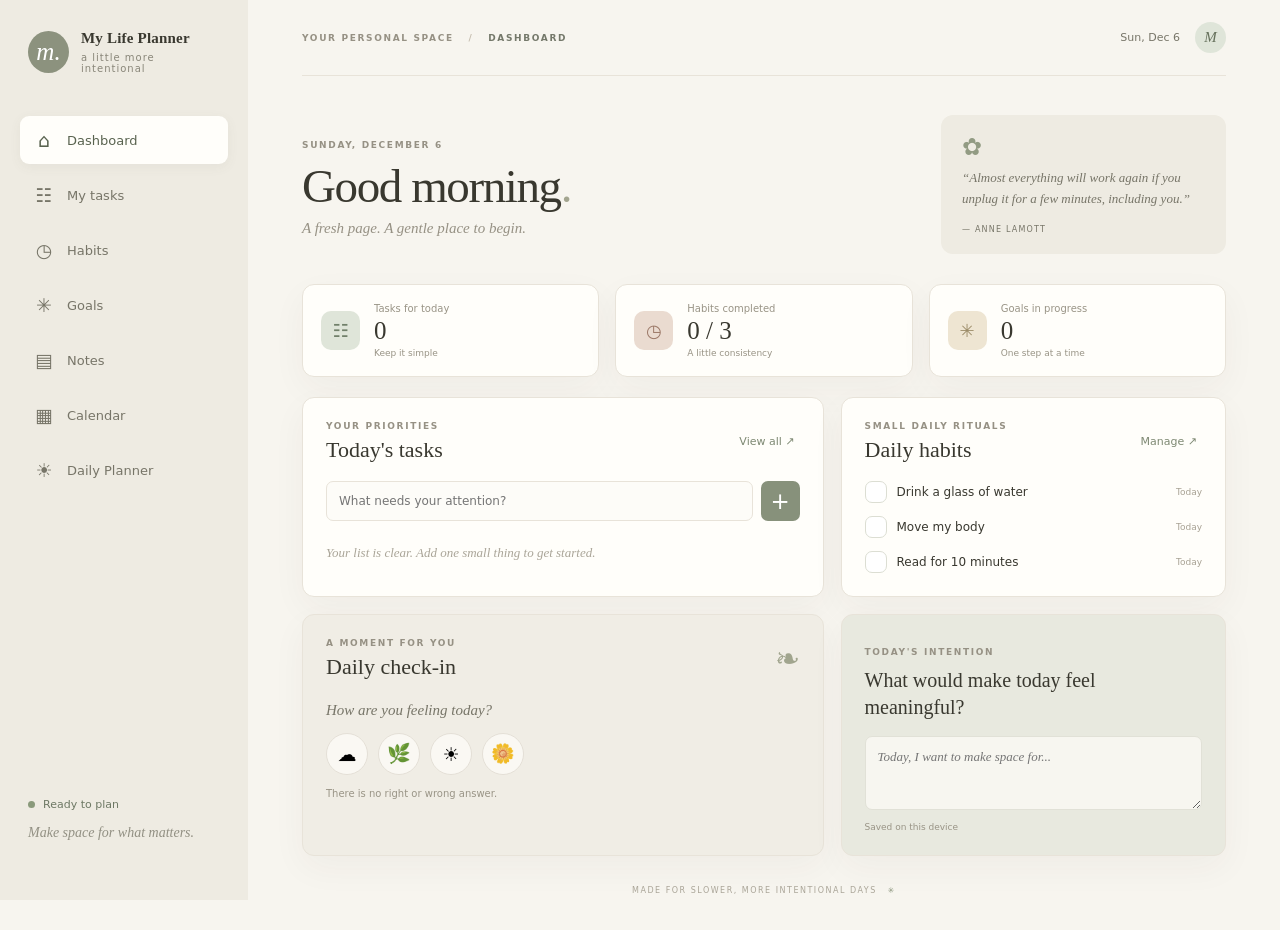
==== commit 814446e5: "Add files via upload" ====
--- a/index.html
+++ b/index.html
@@ -19,12 +19,12 @@
       </a>
       <nav class="main-nav" aria-label="Main navigation">
         <button class="nav-link active" data-view="dashboard"><span>⌂</span> Dashboard</button>
-        <button class="nav-link" data-view="day"><span>◫</span> Day planner</button>
         <button class="nav-link" data-view="tasks"><span>☷</span> My tasks</button>
         <button class="nav-link" data-view="habits"><span>◷</span> Habits</button>
         <button class="nav-link" data-view="goals"><span>✳</span> Goals</button>
         <button class="nav-link" data-view="notes"><span>▤</span> Notes</button>
         <button class="nav-link" data-view="calendar"><span>▦</span> Calendar</button>
+        <button class="nav-link" data-view="daily"><span>☀</span> Daily Planner</button>
       </nav>
       <div class="sidebar-bottom">
         <div class="offline-indicator"><span class="status-dot"></span><span id="connection-label">Ready to plan</span></div>
@@ -36,7 +36,7 @@
       <header class="topbar">
         <button class="mobile-menu" id="menu-toggle" aria-label="Open navigation">☰</button>
         <div class="breadcrumb">YOUR PERSONAL SPACE <span>/</span> <b id="section-name">DASHBOARD</b></div>
-        <div class="topbar-right"><span class="save-status" id="save-status" role="status" aria-live="polite" data-state="saved">✓ Saved</span><span class="today-chip" id="top-date"></span><span class="avatar">M</span></div>
+        <div class="topbar-right"><span class="today-chip" id="top-date"></span><span class="avatar">M</span></div>
       </header>
 
       <section class="view active-view" id="dashboard-view">
@@ -53,15 +53,6 @@
         </div>
 
         <div class="content-grid">
-          <article class="panel plan-panel">
-            <div class="panel-heading"><div><p class="eyebrow">TODAY AT A GLANCE</p><h2>Today's plan</h2></div><button class="text-button" id="plan-open-today" type="button">Open today's planner ↗</button></div>
-            <div class="plan-cols">
-              <div><p class="eyebrow">THREE PRIORITIES</p><ul class="plan-list" id="plan-priorities"></ul></div>
-              <div><p class="eyebrow">TIMETABLE</p><ul class="plan-list wide" id="plan-blocks"></ul></div>
-              <div><p class="eyebrow">EVENTS &amp; APPOINTMENTS</p><ul class="plan-list" id="plan-events"></ul></div>
-            </div>
-          </article>
-
           <article class="panel tasks-panel">
             <div class="panel-heading"><div><p class="eyebrow">YOUR PRIORITIES</p><h2>Today's tasks</h2></div><button class="text-button" data-go="tasks">View all ↗</button></div>
             <form id="quick-task-form" class="quick-add"><input id="quick-task-input" maxlength="100" placeholder="What needs your attention?" aria-label="New task"><button type="submit" aria-label="Add task">+</button></form>
@@ -136,96 +127,45 @@
             </form>
           </article>
           <article class="panel selected-day-panel">
-            <div class="panel-heading"><div><p class="eyebrow">YOUR SELECTED DATE</p><h2 id="selected-day-heading">Events and tasks</h2></div><button class="text-button" id="open-planner-from-calendar" type="button">Open day planner ↗</button></div>
+            <div class="panel-heading"><div><p class="eyebrow">YOUR SELECTED DATE</p><h2 id="selected-day-heading">Events and tasks</h2></div></div>
             <div id="selected-day-events" class="selected-day-events"><p class="empty-hint">Choose a date to see what's planned.</p></div>
           </article>
         </div>
       </section>
 
-<section class="view" id="day-view">
-        <div class="day-header">
-          <div><p class="eyebrow" id="day-eyebrow"></p><h1 id="day-title"></h1></div>
-          <div class="day-nav">
-            <button class="text-button" id="day-back" type="button">← Calendar</button>
-            <button class="icon-button" id="day-prev" type="button" aria-label="Previous day">‹</button>
-            <input type="date" id="day-date-input" aria-label="Jump to date">
-            <button class="icon-button" id="day-next" type="button" aria-label="Next day">›</button>
-            <button class="text-button" id="day-today" type="button">Today</button>
+      <section class="view" id="daily-view">
+        <div class="page-intro"><p class="eyebrow">ONE DAY AT A TIME</p><h1>Daily Planner<span class="period">.</span></h1><p class="subheading">A little structure for a more intentional day.</p></div>
+        <article class="panel daily-date-panel">
+          <label for="daily-date">Choose your day</label>
+          <input type="date" id="daily-date">
+          <button class="secondary-button" id="daily-today" type="button">Back to today</button>
+        </article>
+        <article class="panel daily-panel">
+          <div class="panel-heading"><div><p class="eyebrow">FOCUS ON WHAT MATTERS</p><h2>My top three priorities</h2></div><span class="leaf-mark">✳</span></div>
+          <div class="daily-priorities"><input id="priority-1" maxlength="140" placeholder="Priority one..."><input id="priority-2" maxlength="140" placeholder="Priority two..."><input id="priority-3" maxlength="140" placeholder="Priority three..."></div>
+        </article>
+        <article class="panel daily-panel">
+          <div class="panel-heading"><div><p class="eyebrow">PLAN YOUR TIME</p><h2>My daily schedule</h2></div></div>
+          <form id="schedule-form" class="daily-form"><input type="time" id="schedule-time" aria-label="Schedule time" required><input type="text" id="schedule-activity" maxlength="120" placeholder="What are you doing?" aria-label="Schedule activity" required><button type="submit" class="primary-button">Add</button></form>
+          <div id="daily-schedule-list"></div>
+        </article>
+        <article class="panel daily-panel">
+          <div class="panel-heading"><div><p class="eyebrow">THINGS TO GET DONE</p><h2>My tasks</h2></div></div>
+          <div id="daily-tasks-list"></div>
+        </article>
+        <article class="panel daily-panel">
+          <div class="panel-heading"><div><p class="eyebrow">SMALL DAILY ACTIONS</p><h2>My habits</h2></div></div>
+          <div id="daily-habits-list"></div>
+        </article>
+        <article class="panel daily-panel">
+          <div class="panel-heading"><div><p class="eyebrow">PAUSE AND REFLECT</p><h2>My daily reflection</h2></div></div>
+          <div class="daily-reflection">
+            <label>What went well today?<textarea id="reflection-well" maxlength="1500" placeholder="Something I'm proud of..."></textarea></label>
+            <label>What was challenging?<textarea id="reflection-challenge" maxlength="1500" placeholder="Something I found difficult..."></textarea></label>
+            <label>What am I grateful for?<textarea id="reflection-grateful" maxlength="1500" placeholder="Today I'm grateful for..."></textarea></label>
           </div>
-        </div>
-
-        <div class="planner-grid">
-          <div class="planner-col">
-            <article class="panel">
-              <div class="panel-heading"><div><p class="eyebrow">WHAT MATTERS MOST</p><h2>Three priorities</h2></div></div>
-              <div id="priority-list" class="priority-list"></div>
-            </article>
-
-            <article class="panel">
-              <div class="panel-heading"><div><p class="eyebrow">SMALL DAILY RITUALS</p><h2>Habit checklist</h2></div><span class="muted" id="day-habit-progress"></span></div>
-              <div id="day-habit-list" class="habit-list"></div>
-              <p class="empty-hint" id="day-habit-empty">Add habits on the Habits page and they'll appear here every day.</p>
-            </article>
-
-            <article class="panel">
-              <div class="panel-heading"><div><p class="eyebrow">DUE THIS DAY</p><h2>Tasks</h2></div></div>
-              <div id="day-task-list" class="task-list"></div>
-              <p class="empty-hint" id="day-task-empty">No tasks due on this day.</p>
-              <form id="day-task-form" class="mini-form">
-                <input id="day-task-input" class="grow" maxlength="100" placeholder="Add a task for this day..." aria-label="New task for this day" required>
-                <button class="primary-button" type="submit">Add task +</button>
-              </form>
-            </article>
-
-            <article class="panel">
-              <div class="panel-heading"><div><p class="eyebrow">ON THE CALENDAR</p><h2>Events &amp; appointments</h2></div></div>
-              <div id="day-event-list" class="row-list"></div>
-              <p class="empty-hint" id="day-event-empty">Nothing scheduled for this day.</p>
-              <form id="dp-event-form" class="mini-form">
-                <input id="dp-event-title" class="grow" maxlength="100" placeholder="Add an event or appointment..." aria-label="Event name" required>
-                <select id="dp-event-type" aria-label="Type"><option value="appointment">Appointment</option><option value="birthday">Birthday</option><option value="reminder">Reminder</option></select>
-                <input type="time" id="dp-event-time" aria-label="Time (optional)">
-                <button class="primary-button" type="submit">Add +</button>
-              </form>
-              <p class="form-note">Leave the time empty for an all-day entry. Events here also appear on the calendar.</p>
-            </article>
-          </div>
-
-          <div class="planner-col">
-            <article class="panel">
-              <div class="panel-heading"><div><p class="eyebrow">SHAPE YOUR DAY</p><h2>Timetable</h2></div></div>
-              <div id="block-list" class="row-list"></div>
-              <p class="empty-hint" id="block-empty">No time blocks yet. Add one below, then edit it any time.</p>
-              <form id="block-form" class="mini-form">
-                <input type="time" id="block-start" value="09:00" aria-label="Block start" required>
-                <input type="time" id="block-end" value="10:00" aria-label="Block end">
-                <input id="block-title" class="grow" maxlength="80" placeholder="What happens in this block?" aria-label="Block title" required>
-                <select id="block-cat" aria-label="Category"><option value="work">Work</option><option value="personal">Personal</option><option value="care">Self-care</option><option value="other">Other</option></select>
-                <button class="primary-button" type="submit">Add block +</button>
-              </form>
-              <p class="form-note">Change any time, title or category in a block to edit it. Blocks re-sort by start time.</p>
-            </article>
-
-            <article class="panel gratitude-panel">
-              <div class="panel-heading"><div><p class="eyebrow">NOTICE THE GOOD</p><h2>Gratitude</h2></div><span class="leaf-mark">✿</span></div>
-              <div id="gratitude-list" class="priority-list"></div>
-            </article>
-
-            <article class="panel reflection-panel">
-              <div class="panel-heading"><div><p class="eyebrow">CLOSE THE DAY</p><h2>Daily reflection</h2></div><span class="leaf-mark">❧</span></div>
-              <p class="checkin-question">How did this day feel?</p>
-              <div class="mood-options" id="day-mood-options">
-                <button type="button" data-day-mood="Low" aria-label="Low mood">☁️</button><button type="button" data-day-mood="Okay" aria-label="Okay mood">🌿</button><button type="button" data-day-mood="Good" aria-label="Good mood">☀️</button><button type="button" data-day-mood="Great" aria-label="Great mood">🌼</button>
-              </div>
-              <div class="reflection-grid">
-                <label>What went well?<textarea id="refl-well" data-refl="well" rows="2" maxlength="600"></textarea></label>
-                <label>What was challenging?<textarea id="refl-hard" data-refl="hard" rows="2" maxlength="600"></textarea></label>
-                <label>One thing for tomorrow<textarea id="refl-tomorrow" data-refl="tomorrow" rows="2" maxlength="600"></textarea></label>
-              </div>
-              <span class="save-hint">Saved automatically on this device</span>
-            </article>
-          </div>
-        </div>
+          <p class="daily-save-status" id="daily-save-status" role="status">Your entries save automatically.</p>
+        </article>
       </section>
 
       <section class="view" id="habits-view">
--- a/style.css
+++ b/style.css
@@ -30,80 +30,23 @@
 @media(max-width:520px){.calendar-panel{padding:12px}.calendar-toolbar{align-items:flex-start}.calendar-period-controls h2{min-width:0;font-size:18px}.calendar-toolbar-actions{width:100%;justify-content:space-between}.calendar-legend{gap:9px;font-size:9px}.calendar-weekday{font-size:9px;padding:8px 1px}.calendar-day{min-height:62px;padding:3px}.calendar-day-number{width:20px;height:20px;font-size:9px}.calendar-day .calendar-item{font-size:0;padding:3px 0;height:5px;border-left-width:0}.calendar-day-items small{font-size:8px}.event-form-row{grid-template-columns:1fr}}
 
 
-/* ===== Day planner, habits checklist, gratitude, save status ===== */
-select{font:inherit}
-.icon-button{width:32px;height:32px;border:1px solid var(--line);border-radius:8px;background:var(--white);color:#6d7864;font-size:18px;line-height:1;display:grid;place-items:center;padding:0}
-.icon-button:hover{background:#eef0e8}
-.icon-button:focus-visible{outline:2px solid #7f8a73;outline-offset:2px}
-.save-status{font-size:10px;color:#7d8872;white-space:nowrap}
-.save-status[data-state="saving"]{color:#a29d90}
-.save-status[data-state="error"]{color:#9b6e60;font-weight:600}
-.task-date.overdue{color:#9b6e60}
-
-.day-header{display:flex;justify-content:space-between;align-items:flex-end;gap:20px;flex-wrap:wrap;margin-bottom:25px}
-.day-header .eyebrow{margin:0}
-.day-header h1{font:400 clamp(34px,4vw,47px) Georgia,serif;letter-spacing:-1.4px;margin:8px 0 0}
-.day-nav{display:flex;align-items:center;gap:6px;flex-wrap:wrap}
-.day-nav input[type=date]{border:1px solid var(--line);border-radius:7px;background:#fdfcf8;padding:7px 9px;font-size:11px;color:#827e72}
-.planner-grid{display:grid;grid-template-columns:1fr 1.1fr;gap:17px;align-items:start}
-.planner-col{display:grid;gap:17px;min-width:0}
-
-.priority-list{display:grid;gap:9px}
-.priority-row{display:flex;align-items:center;gap:10px}
-.priority-num{width:22px;height:22px;flex:none;border-radius:50%;background:var(--sage);color:#66715c;display:inline-grid;place-items:center;font:italic 12px Georgia,serif}
-.priority-row input[type=checkbox]{accent-color:#87917b;width:16px;height:16px;flex:none}
-.priority-input{flex:1;min-width:0;border:1px solid var(--line);border-radius:7px;background:#fdfcf8;padding:11px 12px;font-size:13px;color:var(--ink);outline:none}
-.priority-input:focus{border-color:#a6ad99}
-.priority-row.done .priority-input{text-decoration:line-through;color:#aaa69b}
-
-.row-list{display:grid;gap:9px}
-.row-card{border:1px solid var(--line);border-left:4px solid var(--accent,#87917b);border-radius:9px;padding:10px;background:#fdfcf8;display:grid;grid-template-columns:auto 1fr auto;gap:8px;align-items:center}
-.row-card.appointment{--accent:#8a9b83}
-.row-card.birthday{--accent:#c99b8a}
-.row-card.reminder{--accent:#c4a96f}
-.row-card.work{--accent:#87917b}
-.row-card.personal{--accent:#b58f7c}
-.row-card.care{--accent:#c2ac78}
-.row-card.other{--accent:#a39e91}
-.event-row strong{font-size:12px;font-weight:600;display:block}
-.ev-time{font-size:11px;color:#6d7864;min-width:50px}
-.ev-kind{display:block;font-size:9px;color:#a29d90;text-transform:capitalize;margin-top:2px}
-.row-times{display:flex;align-items:center;gap:4px;color:#a29d90}
-.row-sub{grid-column:1/-1;display:flex;gap:8px}
-.row-sub input{flex:1;min-width:0}
-.row-card input,.row-card select,.mini-form input,.mini-form select,.reflection-grid textarea{border:1px solid var(--line);border-radius:7px;background:#fff;padding:8px 9px;font-size:12px;color:var(--ink);outline:none;min-width:0}
-.row-card input:focus,.row-card select:focus,.mini-form input:focus,.mini-form select:focus,.reflection-grid textarea:focus{border-color:#a6ad99}
-.row-card input[type=time],.mini-form input[type=time]{color:#6f6c61;font-size:11px}
-.row-title{font-weight:600}
-.mini-form{display:flex;flex-wrap:wrap;gap:8px;margin-top:14px}
-.mini-form .grow{flex:1 1 180px}
-.mini-form .primary-button{min-height:36px}
-.form-note{font-size:10px;color:#a29d90;margin:8px 0 0}
-
-.gratitude-panel{background:#e8e9df}
-.gratitude-panel .priority-num{background:#f7f6f0}
-.gratitude-panel .priority-input{background:#f7f6f0;border-color:#e1e1d7;font-family:Georgia,serif;font-style:italic}
-.reflection-panel{background:#f0ede5}
-.reflection-grid{display:grid;gap:14px;margin:20px 0 12px}
-.reflection-grid label{display:grid;gap:6px;font:italic 13px Georgia,serif;color:#777568}
-.reflection-grid textarea{resize:vertical;font:13px/1.6 Georgia,serif;background:#fdfcf8;padding:10px 12px}
-
-.plan-panel{grid-column:1/-1}
-.plan-cols{display:grid;grid-template-columns:repeat(3,1fr);gap:28px}
-.plan-cols .eyebrow{margin:0 0 12px}
-.plan-list{list-style:none;padding:0;margin:0;display:grid;gap:9px;font-size:12px}
-.plan-list li{display:flex;align-items:center;gap:10px}
-.plan-list li.done{text-decoration:line-through;color:#aaa69b}
-.plan-list li.empty-hint{padding:0}
-.plan-list b{font-weight:600;color:#6d7864;min-width:52px;font-size:11px}
-.plan-list.wide b{min-width:92px}
-
-@media(max-width:900px){.planner-grid{grid-template-columns:1fr}.plan-cols{grid-template-columns:1fr 1fr;gap:18px}}
-@media(max-width:650px){
-  .plan-cols{grid-template-columns:1fr}
-  .day-nav{width:100%}
-  .row-card{grid-template-columns:1fr auto}
-  .row-times{grid-column:1/-1}
-  .row-times input{flex:1}
-  .event-row{grid-template-columns:auto 1fr auto}
-}
+/* Daily Planner */
+.daily-date-panel{display:flex;align-items:center;gap:12px;flex-wrap:wrap;margin-bottom:17px;padding:17px 20px}
+.daily-date-panel label{font-size:11px;color:var(--ink,#625e52)}
+.daily-date-panel input{padding:10px;border:1px solid var(--line);border-radius:7px;background:#fffefa;color:var(--ink,#625e52);font:inherit}
+.daily-panel{padding:22px;margin-bottom:17px}
+.daily-priorities{display:grid;gap:11px}
+.daily-priorities input,.daily-form input{width:100%;min-width:0;padding:12px;border:1px solid var(--line);border-radius:7px;background:#faf9f5;color:var(--ink,#625e52);font:inherit}
+.daily-form{display:grid;grid-template-columns:125px minmax(0,1fr) auto;gap:10px;margin-bottom:13px}
+.daily-schedule-item{display:flex;justify-content:space-between;align-items:center;gap:12px;padding:12px 3px;border-bottom:1px solid var(--line);color:var(--ink,#625e52);font-size:12px}
+.daily-delete-button{border:0;background:transparent;color:#a17c6c;cursor:pointer;font:inherit;font-size:11px}
+.daily-task-item,.daily-habit-item{display:flex;align-items:center;gap:10px;padding:11px 3px;border-bottom:1px solid var(--line);font-size:12px;color:var(--ink,#625e52)}
+.daily-task-item input,.daily-habit-item input{accent-color:#89977f;width:15px;height:15px}
+.daily-complete{text-decoration:line-through;opacity:.6}
+.daily-reflection{display:grid;gap:16px}
+.daily-reflection label{display:grid;gap:7px;color:var(--ink,#625e52);font-size:11px}
+.daily-reflection textarea{width:100%;min-height:85px;resize:vertical;padding:12px;border:1px solid var(--line);border-radius:7px;background:#faf9f5;color:var(--ink,#625e52);font:inherit}
+.daily-save-status{margin-top:13px;color:#89927e;font-size:10px}
+.daily-empty{color:#999486;font-size:11px;padding:9px 0}
+.secondary-button{border:1px solid var(--line);border-radius:7px;background:#fffefa;color:#777568;padding:9px 12px;font:inherit;font-size:11px;cursor:pointer}
+@media(max-width:600px){.daily-form{grid-template-columns:1fr}.daily-date-panel{align-items:stretch;flex-direction:column}.daily-panel{padding:18px}}
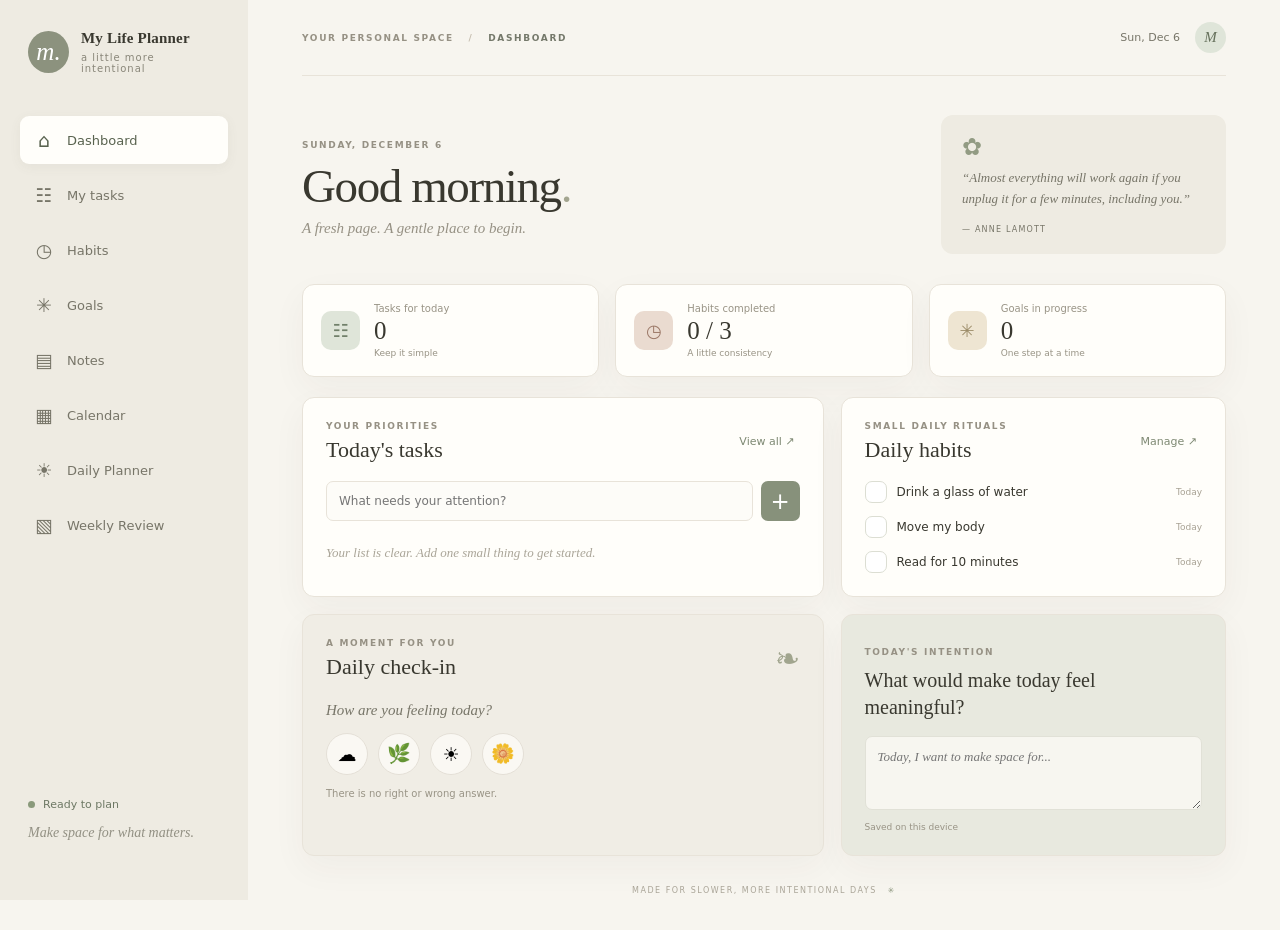
==== commit ed9e0564: "Add files via upload" ====
--- a/index.html
+++ b/index.html
@@ -25,6 +25,7 @@
         <button class="nav-link" data-view="notes"><span>▤</span> Notes</button>
         <button class="nav-link" data-view="calendar"><span>▦</span> Calendar</button>
         <button class="nav-link" data-view="daily"><span>☀</span> Daily Planner</button>
+        <button class="nav-link" data-view="weekly"><span>▧</span> Weekly Review</button>
       </nav>
       <div class="sidebar-bottom">
         <div class="offline-indicator"><span class="status-dot"></span><span id="connection-label">Ready to plan</span></div>
@@ -121,7 +122,8 @@
             <div class="panel-heading"><div><p class="eyebrow">ADD TO YOUR CALENDAR</p><h2>New event</h2></div><span class="leaf-mark">✳</span></div>
             <form id="event-form" class="event-form">
               <label>Event name<input id="event-title" maxlength="100" placeholder="e.g. Dentist appointment" required></label>
-              <div class="event-form-row"><label>Date<input id="event-date" type="date" required></label><label>Time <span class="muted">(optional)</span><input id="event-time" type="time"></label></div>
+              <div class="event-form-row"><label>Start date<input id="event-date" type="date" required></label><label>End date <span class="muted">(optional)</span><input id="event-end-date" type="date"></label></div>
+              <label>Time <span class="muted">(optional)</span><input id="event-time" type="time"></label>
               <label>Type<select id="event-type"><option value="appointment">Appointment</option><option value="birthday">Birthday</option><option value="reminder">Reminder</option></select></label>
               <button class="primary-button" type="submit">Save event +</button>
             </form>
@@ -150,6 +152,10 @@
           <div id="daily-schedule-list"></div>
         </article>
         <article class="panel daily-panel">
+          <div class="panel-heading"><div><p class="eyebrow">WHAT'S ON</p><h2>Calendar events</h2></div><button class="text-button" data-go="calendar">Open calendar ↗</button></div>
+          <div id="daily-events-list"></div>
+        </article>
+        <article class="panel daily-panel">
           <div class="panel-heading"><div><p class="eyebrow">THINGS TO GET DONE</p><h2>My tasks</h2></div></div>
           <div id="daily-tasks-list"></div>
         </article>
@@ -165,6 +171,39 @@
             <label>What am I grateful for?<textarea id="reflection-grateful" maxlength="1500" placeholder="Today I'm grateful for..."></textarea></label>
           </div>
           <p class="daily-save-status" id="daily-save-status" role="status">Your entries save automatically.</p>
+        </article>
+      </section>
+
+      <section class="view" id="weekly-view">
+        <div class="page-intro"><p class="eyebrow">PAUSE, NOTICE & BEGIN AGAIN</p><h1>Weekly Review<span class="period">.</span></h1><p class="subheading">Celebrate what went well and gently plan what comes next.</p></div>
+        <article class="panel weekly-date-panel">
+          <button class="calendar-icon-button" id="weekly-prev" type="button" aria-label="Previous week">‹</button>
+          <label for="weekly-date">Choose a date in your week</label><input type="date" id="weekly-date">
+          <button class="calendar-icon-button" id="weekly-next" type="button" aria-label="Next week">›</button>
+          <button class="secondary-button" id="weekly-today" type="button">This week</button>
+          <strong id="weekly-range-label"></strong>
+        </article>
+        <div class="weekly-stats-grid">
+          <article class="stat-card"><div class="stat-icon sage">✓</div><div><span>Tasks completed</span><strong id="weekly-completed">0</strong><small id="weekly-task-total">0 tasks this week</small></div></article>
+          <article class="stat-card"><div class="stat-icon clay">○</div><div><span>Still to do</span><strong id="weekly-outstanding">0</strong><small>Tasks not yet completed</small></div></article>
+          <article class="stat-card"><div class="stat-icon sand">✳</div><div><span>Habits checked</span><strong id="weekly-habits">0 / 0</strong><small>Across the selected week</small></div></article>
+        </div>
+        <article class="panel weekly-panel"><div class="panel-heading"><div><p class="eyebrow">LOOK BACK</p><h2>Your week at a glance</h2></div></div><div id="weekly-events-list" class="weekly-events-list"></div></article>
+        <article class="panel weekly-panel"><div class="panel-heading"><div><p class="eyebrow">A FRESH START</p><h2>Unfinished tasks</h2></div></div>
+          <p class="subheading">Select anything you'd like to move to the same day next week. Nothing moves unless you select it.</p>
+          <div id="weekly-carry-list" class="weekly-carry-list"></div>
+          <button class="primary-button" id="carry-tasks-button" type="button">Move selected to next week</button>
+        </article>
+        <article class="panel weekly-panel"><div class="panel-heading"><div><p class="eyebrow">REFLECT WITH KINDNESS</p><h2>How was your week?</h2></div></div>
+          <div class="daily-reflection">
+            <label>Wins of the week — what went well?<textarea id="weekly-wins" maxlength="2000" placeholder="What are you proud of this week?"></textarea></label>
+            <label>What felt challenging?<textarea id="weekly-challenges" maxlength="2000" placeholder="What was difficult or didn't go to plan?"></textarea></label>
+            <label>What would you like to do differently?<textarea id="weekly-improve" maxlength="2000" placeholder="One small adjustment for next week..."></textarea></label>
+          </div>
+        </article>
+        <article class="panel weekly-panel"><div class="panel-heading"><div><p class="eyebrow">LOOK AHEAD</p><h2>Next week's priorities</h2></div></div>
+          <div class="daily-priorities"><input id="weekly-priority-1" maxlength="160" placeholder="Priority one..."><input id="weekly-priority-2" maxlength="160" placeholder="Priority two..."><input id="weekly-priority-3" maxlength="160" placeholder="Priority three..."></div>
+          <p class="daily-save-status" id="weekly-save-status">Your review saves automatically on this device.</p>
         </article>
       </section>
 
--- a/style.css
+++ b/style.css
@@ -50,3 +50,10 @@
 .daily-empty{color:#999486;font-size:11px;padding:9px 0}
 .secondary-button{border:1px solid var(--line);border-radius:7px;background:#fffefa;color:#777568;padding:9px 12px;font:inherit;font-size:11px;cursor:pointer}
 @media(max-width:600px){.daily-form{grid-template-columns:1fr}.daily-date-panel{align-items:stretch;flex-direction:column}.daily-panel{padding:18px}}
+
+
+/* Weekly Review and calendar-to-day event display */
+.weekly-date-panel{display:flex;align-items:center;gap:12px;flex-wrap:wrap;margin-bottom:17px;padding:16px 20px}.weekly-date-panel label{font-size:11px;color:var(--ink)}.weekly-date-panel input{padding:9px;border:1px solid var(--line);border-radius:7px;background:#fffefa;color:var(--ink);font:inherit}.weekly-date-panel strong{margin-left:auto;color:#777568;font:14px Georgia,serif}.weekly-stats-grid{display:grid;grid-template-columns:repeat(3,minmax(0,1fr));gap:13px;margin-bottom:17px}.weekly-panel{padding:22px;margin-bottom:17px}.weekly-events-list{display:grid;gap:10px}.weekly-event-row,.daily-event-item{display:flex;align-items:center;gap:11px;padding:10px 3px;border-bottom:1px solid var(--line);font-size:12px;color:var(--ink)}.weekly-event-row span:last-child,.daily-event-item span:last-child{display:grid;gap:3px}.weekly-event-row small,.daily-event-item small{font-size:10px;color:#918b7e}.event-span-label{display:inline!important;margin-left:5px;color:#8b897c!important}.daily-event-item .legend-dot{flex:0 0 8px}.daily-event-item strong{font-weight:500}.daily-event-item .legend-dot.appointment{background:#8a9b83}.daily-event-item .legend-dot.birthday{background:#c99b8a}.daily-event-item .legend-dot.reminder{background:#c4a96f}
+@media(max-width:650px){.weekly-stats-grid{grid-template-columns:1fr}.weekly-date-panel{align-items:stretch}.weekly-date-panel strong{margin-left:0}.weekly-panel{padding:18px}}
+
+.weekly-carry-list{display:grid;gap:4px;margin:10px 0 15px}.weekly-carry-item{display:flex;align-items:center;gap:10px;padding:10px 3px;border-bottom:1px solid var(--line);font-size:12px;color:var(--ink)}.weekly-carry-item input{accent-color:#89977f;width:15px;height:15px}.weekly-carry-item span{flex:1}.weekly-carry-item small{color:#918b7e;font-size:10px}.primary-button:disabled{opacity:.45;cursor:not-allowed}
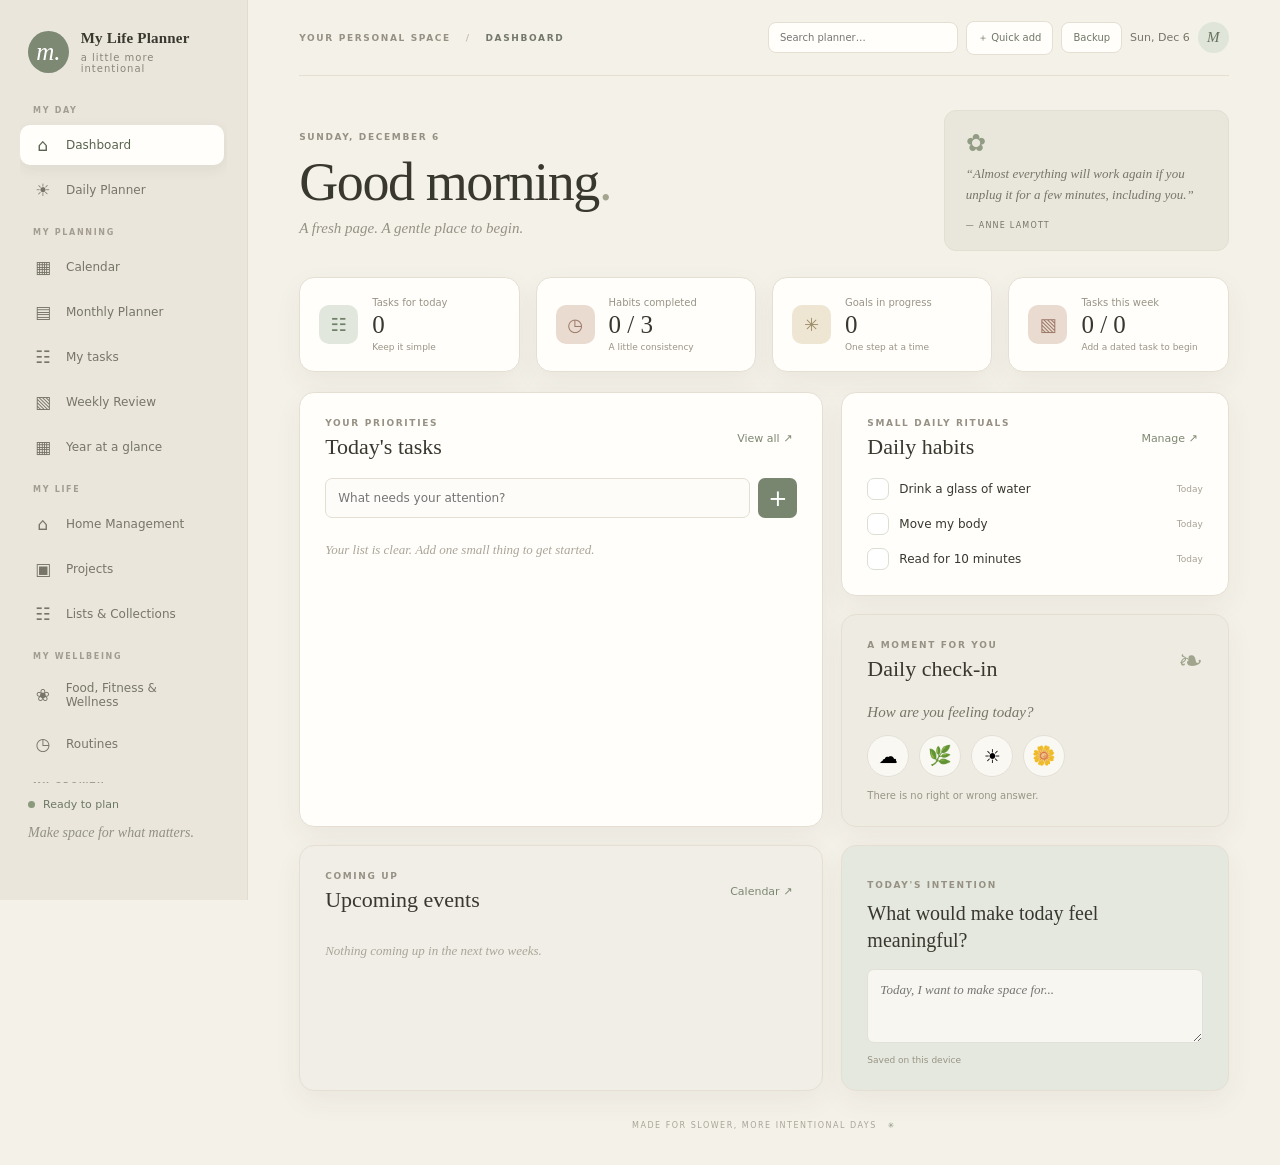
==== commit 2efdf5df: "Add files via upload" ====
--- a/index.html
+++ b/index.html
@@ -18,14 +18,35 @@
         <span><strong>My Life Planner</strong><small>a little more intentional</small></span>
       </a>
       <nav class="main-nav" aria-label="Main navigation">
-        <button class="nav-link active" data-view="dashboard"><span>⌂</span> Dashboard</button>
-        <button class="nav-link" data-view="tasks"><span>☷</span> My tasks</button>
-        <button class="nav-link" data-view="habits"><span>◷</span> Habits</button>
-        <button class="nav-link" data-view="goals"><span>✳</span> Goals</button>
-        <button class="nav-link" data-view="notes"><span>▤</span> Notes</button>
-        <button class="nav-link" data-view="calendar"><span>▦</span> Calendar</button>
-        <button class="nav-link" data-view="daily"><span>☀</span> Daily Planner</button>
-        <button class="nav-link" data-view="weekly"><span>▧</span> Weekly Review</button>
+        <div class="nav-group"><span class="nav-group-label">MY DAY</span>
+          <button class="nav-link active" data-view="dashboard"><span>⌂</span> Dashboard</button>
+          <button class="nav-link" data-view="daily"><span>☀</span> Daily Planner</button>
+        </div>
+        <div class="nav-group"><span class="nav-group-label">MY PLANNING</span>
+          <button class="nav-link" data-view="calendar"><span>▦</span> Calendar</button>
+          <button class="nav-link" data-view="monthly"><span>▤</span> Monthly Planner</button>
+          <button class="nav-link" data-view="tasks"><span>☷</span> My tasks</button>
+          <button class="nav-link" data-view="weekly"><span>▧</span> Weekly Review</button>
+          <button class="nav-link" data-view="yearly"><span>▦</span> Year at a glance</button>
+        </div>
+        <div class="nav-group"><span class="nav-group-label">MY LIFE</span>
+          <button class="nav-link" data-view="home"><span>⌂</span> Home Management</button>
+          <button class="nav-link" data-view="projects"><span>▣</span> Projects</button>
+          <button class="nav-link" data-view="collections"><span>☷</span> Lists & Collections</button>
+        </div>
+        <div class="nav-group"><span class="nav-group-label">MY WELLBEING</span>
+          <button class="nav-link" data-view="wellness"><span>❀</span> Food, Fitness & Wellness</button>
+          <button class="nav-link" data-view="routines"><span>◷</span> Routines</button>
+        </div>
+        <div class="nav-group"><span class="nav-group-label">MY GROWTH</span>
+          <button class="nav-link" data-view="habits"><span>◷</span> Habits</button>
+          <button class="nav-link" data-view="goals"><span>✳</span> Goals</button>
+          <button class="nav-link" data-view="notes"><span>▤</span> Notes</button>
+          <button class="nav-link" data-view="finance"><span>＄</span> Finance</button>
+          <button class="nav-link" data-view="travel"><span>⌁</span> Travel</button>
+          <button class="nav-link" data-view="focus"><span>◴</span> Focus Timer</button>
+          <button class="nav-link" data-view="backup"><span>↥</span> Backup & Settings</button>
+        </div>
       </nav>
       <div class="sidebar-bottom">
         <div class="offline-indicator"><span class="status-dot"></span><span id="connection-label">Ready to plan</span></div>
@@ -37,7 +58,7 @@
       <header class="topbar">
         <button class="mobile-menu" id="menu-toggle" aria-label="Open navigation">☰</button>
         <div class="breadcrumb">YOUR PERSONAL SPACE <span>/</span> <b id="section-name">DASHBOARD</b></div>
-        <div class="topbar-right"><span class="today-chip" id="top-date"></span><span class="avatar">M</span></div>
+        <div class="topbar-right"><input id="global-search" class="global-search" type="search" placeholder="Search planner…" aria-label="Search planner"><button class="topbar-action" id="quick-add-global" type="button">＋ Quick add</button><button class="topbar-action" data-go="backup" type="button">Backup</button><span class="today-chip" id="top-date"></span><span class="avatar">M</span></div>
       </header>
 
       <section class="view active-view" id="dashboard-view">
@@ -51,22 +72,23 @@
           <article class="stat-card"><div class="stat-icon sage">☷</div><div><span>Tasks for today</span><strong id="task-count">0</strong><small>Keep it simple</small></div></article>
           <article class="stat-card"><div class="stat-icon clay">◷</div><div><span>Habits completed</span><strong id="habit-count">0 / 3</strong><small>A little consistency</small></div></article>
           <article class="stat-card"><div class="stat-icon sand">✳</div><div><span>Goals in progress</span><strong id="goal-count">0</strong><small>One step at a time</small></div></article>
+          <article class="stat-card"><div class="stat-icon clay">▧</div><div><span>Tasks this week</span><strong id="week-task-count">0 / 0</strong><small id="week-task-caption">Your weekly rhythm</small></div></article>
         </div>
 
         <div class="content-grid">
-          <article class="panel tasks-panel">
+          <article class="panel tasks-panel" data-dashboard-card="tasks">
             <div class="panel-heading"><div><p class="eyebrow">YOUR PRIORITIES</p><h2>Today's tasks</h2></div><button class="text-button" data-go="tasks">View all ↗</button></div>
             <form id="quick-task-form" class="quick-add"><input id="quick-task-input" maxlength="100" placeholder="What needs your attention?" aria-label="New task"><button type="submit" aria-label="Add task">+</button></form>
             <div id="today-task-list" class="task-list"></div>
             <p class="empty-hint" id="task-empty">Your list is clear. Add one small thing to get started.</p>
           </article>
 
-          <article class="panel habits-panel">
+          <article class="panel habits-panel" data-dashboard-card="habits">
             <div class="panel-heading"><div><p class="eyebrow">SMALL DAILY RITUALS</p><h2>Daily habits</h2></div><button class="text-button" data-go="habits">Manage ↗</button></div>
             <div id="dashboard-habits" class="habit-list"></div>
           </article>
 
-          <article class="panel focus-panel">
+          <article class="panel focus-panel" data-dashboard-card="checkin">
             <div class="panel-heading"><div><p class="eyebrow">A MOMENT FOR YOU</p><h2>Daily check-in</h2></div><span class="leaf-mark">❧</span></div>
             <p class="checkin-question">How are you feeling today?</p>
             <div class="mood-options" id="mood-options">
@@ -75,7 +97,12 @@
             <p class="mood-feedback" id="mood-feedback">There is no right or wrong answer.</p>
           </article>
 
-          <article class="panel intention-panel">
+          <article class="panel upcoming-panel" data-dashboard-card="upcoming">
+            <div class="panel-heading"><div><p class="eyebrow">COMING UP</p><h2>Upcoming events</h2></div><button class="text-button" data-go="calendar">Calendar ↗</button></div>
+            <div id="dashboard-upcoming" class="dashboard-upcoming-list"></div>
+          </article>
+
+          <article class="panel intention-panel" data-dashboard-card="intention">
             <p class="eyebrow">TODAY'S INTENTION</p><h2>What would make today feel meaningful?</h2>
             <textarea id="intention-input" rows="3" maxlength="240" placeholder="Today, I want to make space for..."></textarea>
             <span class="save-hint" id="intention-status">Saved on this device</span>
@@ -87,7 +114,8 @@
       <section class="view" id="tasks-view">
         <div class="page-intro"><p class="eyebrow">CLEAR YOUR MIND</p><h1>My tasks<span class="period">.</span></h1><p class="subheading">Gather everything in one place.</p></div>
         <article class="panel">
-          <form id="task-form" class="task-entry"><input id="task-input" maxlength="100" placeholder="Add a task..." aria-label="Task name" required><input id="task-date" type="date" aria-label="Due date"><button class="primary-button" type="submit">Add task +</button></form>
+          <form id="task-form" class="task-entry task-entry-expanded"><input id="task-input" maxlength="100" placeholder="Add a task..." aria-label="Task name" required><input id="task-date" type="date" aria-label="Due date"><label class="task-repeat-field">Repeat<select id="task-repeat" aria-label="Repeat task"><option value="none">Never</option><option value="daily">Daily</option><option value="weekly">Weekly</option><option value="monthly">Monthly</option><option value="yearly">Yearly</option></select></label><label class="task-repeat-field">Until<input id="task-repeat-until" type="date" aria-label="Repeat until"></label><button class="primary-button" type="submit">Add task +</button></form>
+          <p class="form-helper">For a repeating task, choose a due date, frequency and final repeat date.</p>
           <div class="filter-row"><button class="filter active" data-filter="all">All</button><button class="filter" data-filter="open">To do</button><button class="filter" data-filter="done">Completed</button></div>
           <div id="all-task-list" class="task-list large-list"></div><p id="all-task-empty" class="empty-hint">Nothing here yet. Add your first task above.</p>
         </article>
@@ -125,6 +153,8 @@
               <div class="event-form-row"><label>Start date<input id="event-date" type="date" required></label><label>End date <span class="muted">(optional)</span><input id="event-end-date" type="date"></label></div>
               <label>Time <span class="muted">(optional)</span><input id="event-time" type="time"></label>
               <label>Type<select id="event-type"><option value="appointment">Appointment</option><option value="birthday">Birthday</option><option value="reminder">Reminder</option></select></label>
+              <label>Repeat<select id="event-repeat"><option value="none">Does not repeat</option><option value="daily">Every day</option><option value="weekly">Every week</option><option value="monthly">Every month</option><option value="yearly">Every year</option></select></label>
+              <label>Repeat until <span class="muted">(required for repeating events)</span><input id="event-repeat-until" type="date"></label>
               <button class="primary-button" type="submit">Save event +</button>
             </form>
           </article>
@@ -134,6 +164,14 @@
           </article>
         </div>
       </section>
+
+<section class="view" id="monthly-view"><div class="page-intro"><p class="eyebrow">ZOOM OUT & SEE THE BIGGER PICTURE</p><h1>Monthly Planner<span class="period">.</span></h1><p class="subheading">Set an intention, choose your priorities and see what's ahead.</p></div>
+<article class="panel monthly-date-panel"><button class="calendar-icon-button" id="monthly-prev" type="button" aria-label="Previous month">‹</button><label for="monthly-date">Choose month</label><input id="monthly-date" type="month"><button class="calendar-icon-button" id="monthly-next" type="button" aria-label="Next month">›</button><button class="secondary-button" id="monthly-today" type="button">This month</button><strong id="monthly-range-label"></strong></article>
+<article class="panel weekly-overview-panel"><div class="panel-heading"><div><p class="eyebrow">THE WEEK AHEAD</p><h2>Weekly overview</h2></div><span class="muted">Tasks and events by day</span></div><div id="weekly-overview-grid" class="weekly-overview-grid"></div></article>
+        <div class="weekly-stats-grid"><article class="stat-card"><div class="stat-icon sage">✓</div><div><span>Tasks completed</span><strong id="monthly-completed">0</strong><small id="monthly-task-total">0 tasks scheduled</small></div></article><article class="stat-card"><div class="stat-icon clay">▦</div><div><span>Calendar events</span><strong id="monthly-event-total">0</strong><small>Across this month</small></div></article><article class="stat-card"><div class="stat-icon sand">✳</div><div><span>Planned days</span><strong id="monthly-busy-days">0</strong><small>With tasks or events</small></div></article></div>
+<article class="panel monthly-panel"><div class="panel-heading"><div><p class="eyebrow">YOUR MONTHLY INTENTION</p><h2>What matters this month?</h2></div></div><label class="monthly-field">My focus<textarea id="monthly-focus" rows="2" maxlength="300" placeholder="This month, I want to focus on..."></textarea></label><div class="monthly-priorities"><label>Priority one<input id="monthly-priority-1" maxlength="140" placeholder="First priority..."></label><label>Priority two<input id="monthly-priority-2" maxlength="140" placeholder="Second priority..."></label><label>Priority three<input id="monthly-priority-3" maxlength="140" placeholder="Third priority..."></label></div></article>
+<div class="monthly-columns"><article class="panel monthly-panel"><div class="panel-heading"><div><p class="eyebrow">WHAT'S COMING UP</p><h2>Monthly events</h2></div></div><div id="monthly-events-list"></div></article><article class="panel monthly-panel"><div class="panel-heading"><div><p class="eyebrow">MAKE IT HAPPEN</p><h2>Tasks this month</h2></div></div><div id="monthly-tasks-list"></div></article></div>
+<article class="panel monthly-panel"><div class="panel-heading"><div><p class="eyebrow">PAUSE & REFLECT</p><h2>Looking back and ahead</h2></div></div><div class="daily-reflection"><label>Monthly wins<textarea id="monthly-wins" rows="3" maxlength="1500" placeholder="What went well this month?"></textarea></label><label>Carry forward<textarea id="monthly-carry" rows="3" maxlength="1500" placeholder="What would you like to carry into next month?"></textarea></label></div><p class="daily-save-status" id="monthly-save-status">Your monthly plan saves automatically.</p></article></section>
 
       <section class="view" id="daily-view">
         <div class="page-intro"><p class="eyebrow">ONE DAY AT A TIME</p><h1>Daily Planner<span class="period">.</span></h1><p class="subheading">A little structure for a more intentional day.</p></div>
@@ -207,6 +245,26 @@
         </article>
       </section>
 
+
+<section class="view" id="home-view"><div class="page-intro"><p class="eyebrow">CARE FOR YOUR SPACE</p><h1>Home Management<span class="period">.</span></h1><p class="subheading">Keep the everyday running smoothly, one small step at a time.</p></div><div class="life-grid">
+<article class="panel"><div class="panel-heading"><div><p class="eyebrow">PLAN AHEAD</p><h2>Meal planner</h2></div></div><form id="meal-form" class="life-form"><label>Day<input id="meal-day" type="date" required></label><label>Meal<select id="meal-type"><option>Breakfast</option><option>Lunch</option><option>Dinner</option><option>Snack</option></select></label><label>What are you having?<input id="meal-name" maxlength="120" placeholder="e.g. Vegetable stir-fry" required></label><label>Ingredients (optional, comma-separated)<input id="meal-ingredients" maxlength="300" placeholder="e.g. rice, carrots, chicken"></label><button class="primary-button" type="submit">Add meal +</button></form><div id="meal-list" class="life-list"></div></article>
+<article class="panel"><div class="panel-heading"><div><p class="eyebrow">DON'T FORGET A THING</p><h2>Grocery list</h2></div></div><form id="grocery-form" class="life-form inline-life-form"><input id="grocery-name" maxlength="100" placeholder="Add an item..." required><button class="primary-button" type="submit">Add +</button></form><div id="grocery-list" class="life-list"></div></article>
+<article class="panel"><div class="panel-heading"><div><p class="eyebrow">A LITTLE ROUTINE</p><h2>Cleaning schedule</h2></div></div><form id="cleaning-form" class="life-form"><label>Chore<input id="cleaning-name" maxlength="100" placeholder="e.g. Clean bathroom" required></label><label>How often?<select id="cleaning-frequency"><option>Daily</option><option>Weekly</option><option>Fortnightly</option><option>Monthly</option></select></label><button class="primary-button" type="submit">Add chore +</button></form><div id="cleaning-list" class="life-list"></div></article></div><article class="panel home-record-panel"><div class="panel-heading"><div><p class="eyebrow">KEEP HOUSEHOLD DETAILS HANDY</p><h2>Home inventory, maintenance & contacts</h2></div></div><form id="home-record-form" class="life-form home-record-form"><label>Record type<select id="home-record-type"><option>Inventory</option><option>Maintenance</option><option>Important contact</option></select></label><label>Item / name<input id="home-record-name" maxlength="120" placeholder="e.g. Air conditioner filter / Plumber" required></label><label>Due date or reminder<input id="home-record-date" type="date"></label><label>Details<input id="home-record-details" maxlength="240" placeholder="Location, phone number, notes..."></label><button class="primary-button" type="submit">Save household detail +</button></form><div id="home-record-list" class="life-list"></div></article></section>
+<section class="view" id="projects-view"><div class="page-intro"><p class="eyebrow">MAKE PROGRESS VISIBLE</p><h1>My Projects<span class="period">.</span></h1><p class="subheading">Give your bigger ideas a home, with clear next steps.</p></div><article class="panel"><form id="project-form" class="life-form project-form"><label>Project name<input id="project-name" maxlength="120" placeholder="e.g. Launch my website" required></label><label>Target date<input id="project-date" type="date"></label><label>First next step<input id="project-next" maxlength="160" placeholder="What's the next action?"></label><button class="primary-button" type="submit">Create project +</button></form><div id="project-list" class="project-list"></div><p id="project-empty" class="empty-hint">Your projects will appear here.</p></article></section>
+<section class="view" id="collections-view"><div class="page-intro"><p class="eyebrow">KEEP IDEAS IN ONE PLACE</p><h1>Lists & Collections<span class="period">.</span></h1><p class="subheading">Create your own lists for anything you want to keep track of.</p></div><article class="panel"><form id="collection-form" class="life-form inline-life-form"><input id="collection-name" maxlength="100" placeholder="Name your list (e.g. Books to read)" required><button class="primary-button" type="submit">Create list +</button></form><div id="collection-list" class="collection-grid"></div><p id="collection-empty" class="empty-hint">Create a list to get started — shopping, gifts, books, travel ideas, anything.</p></article></section>
+<section class="view" id="wellness-view"><div class="page-intro"><p class="eyebrow">LOOK AFTER YOURSELF</p><h1>Food, Fitness & Wellness<span class="period">.</span></h1><p class="subheading">A gentle place to notice your routines and wellbeing.</p></div><article class="panel wellness-date-panel"><label for="wellness-date">Check-in date</label><input id="wellness-date" type="date"></article><div class="life-grid">
+<article class="panel"><div class="panel-heading"><div><p class="eyebrow">NOURISH YOURSELF</p><h2>Food log</h2></div></div><form id="food-form" class="life-form"><label>Meal<select id="food-type"><option>Breakfast</option><option>Lunch</option><option>Dinner</option><option>Snack</option></select></label><label>What did you have?<input id="food-name" maxlength="140" placeholder="Add a meal or snack" required></label><button class="primary-button" type="submit">Log food +</button></form><div id="food-list" class="life-list"></div></article>
+<article class="panel"><div class="panel-heading"><div><p class="eyebrow">MOVE IN A WAY YOU ENJOY</p><h2>Fitness log</h2></div></div><form id="workout-form" class="life-form"><label>Activity<input id="workout-name" maxlength="120" placeholder="e.g. Strength session" required></label><label>Duration in minutes<input id="workout-duration" type="number" min="1" max="600" placeholder="30"></label><button class="primary-button" type="submit">Log activity +</button></form><div id="workout-list" class="life-list"></div></article>
+<article class="panel wellness-panel"><div class="panel-heading"><div><p class="eyebrow">HOW ARE YOU FEELING?</p><h2>Wellness check-in</h2></div></div><div class="wellness-fields"><label>Mood<select id="wellness-mood"><option value="">Choose...</option><option>Low</option><option>Okay</option><option>Good</option><option>Great</option></select></label><label>Energy<select id="wellness-energy"><option value="">Choose...</option><option>Low</option><option>Steady</option><option>High</option></select></label><label>Sleep (hours)<input id="wellness-sleep" type="number" min="0" max="24" step="0.5" placeholder="e.g. 7.5"></label><label>Water (glasses)<input id="wellness-water" type="number" min="0" max="30" placeholder="e.g. 6"></label><label class="wide-field">A note to yourself<textarea id="wellness-note" rows="3" maxlength="500" placeholder="Anything you want to remember about today..."></textarea></label></div><p class="daily-save-status">Your check-in saves automatically on this device.</p></article></div><article class="panel"><div class="panel-heading"><div><p class="eyebrow">NOTICE YOUR PATTERNS</p><h2>Recent wellness trends</h2></div></div><div id="wellness-trends" class="wellness-trends"></div></article></section>
+
+
+<section class="view" id="yearly-view"><div class="page-intro"><p class="eyebrow">SEE THE YEAR AHEAD</p><h1>Year at a glance<span class="period">.</span></h1><p class="subheading">Give the year a direction, then make room for the moments that matter.</p></div><article class="panel"><div class="toolbar-row"><label>Planning year<input id="yearly-year" type="number" min="2020" max="2100"></label><label>Word or theme for the year<input id="yearly-theme" maxlength="100" placeholder="e.g. Steady growth"></label></div><div class="yearly-goals-grid"><label>Big goal one<input id="year-goal-1" maxlength="140" placeholder="A meaningful goal"></label><label>Big goal two<input id="year-goal-2" maxlength="140" placeholder="A meaningful goal"></label><label>Big goal three<input id="year-goal-3" maxlength="140" placeholder="A meaningful goal"></label></div></article><article class="panel"><div class="panel-heading"><div><p class="eyebrow">IMPORTANT DATES</p><h2>Yearly milestones</h2></div></div><form id="milestone-form" class="life-form inline-life-form"><input id="milestone-name" maxlength="120" placeholder="Milestone or important date" required><input id="milestone-date" type="date" required><button class="primary-button" type="submit">Add milestone +</button></form><div id="milestone-list" class="life-list"></div></article><article class="panel"><div class="panel-heading"><div><p class="eyebrow">THE BIG PICTURE</p><h2>Months of the year</h2></div></div><div id="year-month-grid" class="year-month-grid"></div></article></section>
+<section class="view" id="routines-view"><div class="page-intro"><p class="eyebrow">MAKE SPACE FOR SMALL RITUALS</p><h1>My routines<span class="period">.</span></h1><p class="subheading">Build gentle morning, evening and weekly rhythms.</p></div><article class="panel"><form id="routine-form" class="life-form inline-life-form"><input id="routine-name" maxlength="100" placeholder="Routine name (e.g. Evening reset)" required><select id="routine-time"><option>Morning</option><option>Afternoon</option><option>Evening</option><option>Weekly</option></select><button class="primary-button" type="submit">Create routine +</button></form><div id="routine-list" class="routine-grid"></div><p class="daily-save-status">Tick each step as you complete it. Progress resets each day.</p></article></section>
+<section class="view" id="finance-view"><div class="page-intro"><p class="eyebrow">BE INTENTIONAL WITH MONEY</p><h1>My finances<span class="period">.</span></h1><p class="subheading">A simple overview of your spending, income and upcoming bills.</p></div><article class="panel"><div class="toolbar-row"><label>Monthly budget ($)<input id="finance-budget" type="number" min="0" step="0.01" placeholder="e.g. 2500"></label><div class="finance-summary"><span>Income <strong id="finance-income">$0.00</strong></span><span>Expenses <strong id="finance-expenses">$0.00</strong></span><span>Remaining <strong id="finance-remaining">$0.00</strong></span></div></div></article><article class="panel"><div class="panel-heading"><div><p class="eyebrow">TRACK YOUR MONEY</p><h2>Add a transaction</h2></div></div><form id="finance-form" class="life-form finance-form"><label>Description<input id="finance-description" maxlength="120" placeholder="e.g. Weekly groceries" required></label><label>Amount ($)<input id="finance-amount" type="number" min="0.01" step="0.01" required></label><label>Type<select id="finance-type"><option value="expense">Expense</option><option value="income">Income</option><option value="bill">Bill</option></select></label><label>Category<input id="finance-category" maxlength="60" placeholder="e.g. Food, transport, salary"></label><label>Date<input id="finance-date" type="date" required></label><button class="primary-button" type="submit">Save transaction +</button></form><div id="finance-list" class="life-list"></div></article><article class="panel"><div class="panel-heading"><div><p class="eyebrow">PLAN AHEAD</p><h2>Savings goals & subscriptions</h2></div></div><form id="saving-form" class="life-form inline-life-form"><input id="saving-name" maxlength="100" placeholder="Savings goal" required><input id="saving-target" type="number" min="1" step="0.01" placeholder="Target amount ($)" required><button class="primary-button">Add goal +</button></form><div id="saving-list" class="life-list"></div><form id="subscription-form" class="life-form inline-life-form"><input id="subscription-name" maxlength="100" placeholder="Subscription / recurring bill" required><input id="subscription-amount" type="number" min="0.01" step="0.01" placeholder="Amount ($)" required><select id="subscription-frequency"><option>Monthly</option><option>Weekly</option><option>Quarterly</option><option>Yearly</option></select><button class="secondary-button">Add recurring item</button></form><div id="subscription-list" class="life-list"></div></article></section>
+<section class="view" id="travel-view"><div class="page-intro"><p class="eyebrow">PLAN YOUR NEXT ADVENTURE</p><h1>Travel planner<span class="period">.</span></h1><p class="subheading">Keep trip details, bookings and packing in one place.</p></div><article class="panel"><form id="trip-form" class="life-form trip-form"><label>Trip name<input id="trip-name" maxlength="120" placeholder="e.g. Weekend in Melbourne" required></label><label>Destination<input id="trip-destination" maxlength="120" placeholder="Where are you going?" required></label><label>Start date<input id="trip-start" type="date"></label><label>End date<input id="trip-end" type="date"></label><label class="wide-field">Booking details / notes<textarea id="trip-notes" rows="2" maxlength="600" placeholder="Accommodation, flights, confirmation details..."></textarea></label><button class="primary-button" type="submit">Create trip +</button></form><div id="trip-list" class="trip-grid"></div><div class="trip-itinerary-area"><h2>Trip itinerary</h2><form id="itinerary-form" class="life-form inline-life-form"><select id="itinerary-trip" aria-label="Choose trip"></select><input id="itinerary-date" type="date"><input id="itinerary-time" type="time"><input id="itinerary-title" maxlength="120" placeholder="Activity, booking or plan" required><button class="primary-button">Add itinerary item +</button></form><div id="itinerary-list" class="life-list"></div></div></article></section>
+<section class="view" id="focus-view"><div class="page-intro"><p class="eyebrow">ONE THING AT A TIME</p><h1>Focus space<span class="period">.</span></h1><p class="subheading">A gentle timer to help you settle into one task.</p></div><article class="panel focus-timer-panel"><p class="eyebrow">FOCUS SESSION</p><div id="focus-clock" class="focus-clock">25:00</div><label>Session length (minutes)<input id="focus-duration" type="number" min="1" max="180" value="25"></label><div class="focus-actions"><button class="primary-button" id="focus-start" type="button">Start focus</button><button class="secondary-button" id="focus-pause" type="button">Pause</button><button class="secondary-button" id="focus-reset" type="button">Reset</button></div><p id="focus-status" class="daily-save-status">Choose one small task and begin when you're ready.</p></article></section>
+<section class="view" id="backup-view"><div class="page-intro"><p class="eyebrow">YOUR PLANNER, YOUR DATA</p><h1>Backup & settings<span class="period">.</span></h1><p class="subheading">Keep a safe copy of your information and choose what appears on your dashboard.</p></div><article class="panel"><div class="panel-heading"><div><p class="eyebrow">PERSONALISE YOUR SPACE</p><h2>Dashboard cards</h2></div></div><div id="dashboard-settings" class="dashboard-settings"></div><div class="toolbar-row theme-row"><label>Planner colour theme<select id="planner-theme"><option value="earth">Earthy (default)</option><option value="sage">Soft sage</option><option value="clay">Warm clay</option><option value="sand">Quiet sand</option></select></label><button class="secondary-button" id="print-current" type="button">Print current section</button></div></article><article class="panel"><div class="panel-heading"><div><p class="eyebrow">KEEP YOUR INFORMATION SAFE</p><h2>Backup & restore</h2></div></div><p class="form-helper">Export a copy regularly. The backup includes your tasks, calendar, notes and all planner sections. Keep the file somewhere safe.</p><div class="backup-actions"><button class="primary-button" id="export-data" type="button">Download backup</button><label class="secondary-button file-button">Restore from backup<input id="import-data" type="file" accept="application/json,.json"></label></div><p id="backup-status" class="daily-save-status">Your information is stored in this browser on this device. This does not synchronise across devices.</p></article><article class="panel"><div class="panel-heading"><div><p class="eyebrow">FIND ANYTHING</p><h2>Search your planner</h2></div></div><input id="search-page-input" class="wide-input" type="search" placeholder="Search tasks, projects, notes, trips and lists..."><div id="search-results" class="search-results"></div></article></section>
+
       <section class="view" id="habits-view">
         <div class="page-intro"><p class="eyebrow">SHOW UP FOR YOURSELF</p><h1>My habits<span class="period">.</span></h1><p class="subheading">Small actions, repeated with care.</p></div>
         <article class="panel"><div class="panel-heading"><div><p class="eyebrow">YOUR DAILY RITUALS</p><h2>Today's habits</h2></div><span class="muted" id="habit-progress">0 completed</span></div><div id="all-habits" class="habit-list expanded"></div>
--- a/style.css
+++ b/style.css
@@ -57,3 +57,61 @@
 @media(max-width:650px){.weekly-stats-grid{grid-template-columns:1fr}.weekly-date-panel{align-items:stretch}.weekly-date-panel strong{margin-left:0}.weekly-panel{padding:18px}}
 
 .weekly-carry-list{display:grid;gap:4px;margin:10px 0 15px}.weekly-carry-item{display:flex;align-items:center;gap:10px;padding:10px 3px;border-bottom:1px solid var(--line);font-size:12px;color:var(--ink)}.weekly-carry-item input{accent-color:#89977f;width:15px;height:15px}.weekly-carry-item span{flex:1}.weekly-carry-item small{color:#918b7e;font-size:10px}.primary-button:disabled{opacity:.45;cursor:not-allowed}
+
+
+/* My Life Planner refresh: grouped navigation, richer dashboard and recurring planners */
+.main-nav{display:flex;flex-direction:column;gap:18px;overflow-y:auto;padding-right:3px}
+.nav-group{display:grid;gap:4px}
+.nav-group-label{padding:0 13px 5px;color:#a29d90;font-size:8px;font-weight:700;letter-spacing:1.7px}
+.nav-link{padding:10px 13px;font-size:12px}
+.nav-link span{font-size:17px}
+.stats-grid{grid-template-columns:repeat(4,minmax(0,1fr))}
+.content-grid{grid-template-columns:1.15fr .85fr}
+.upcoming-panel{background:#f5f3ec}
+.dashboard-upcoming-list{display:grid;gap:3px}
+.upcoming-event-row{display:flex;align-items:center;gap:10px;padding:9px 2px;border-bottom:1px solid #e9e5dc;font-size:11px}
+.upcoming-event-row:last-child{border-bottom:0}
+.upcoming-event-row>span:last-child{display:grid;gap:3px}
+.upcoming-event-row small{color:#969184;font-size:9px}
+.task-entry-expanded{align-items:end;flex-wrap:wrap}
+.task-entry-expanded input:first-child{flex:1 1 210px}
+.task-entry-expanded input[type=date]{max-width:none;min-width:135px}
+.task-entry-expanded select,.task-repeat-field input{border:1px solid var(--line);border-radius:7px;background:#fdfcf8;padding:10px;color:var(--ink);font:inherit;font-size:11px;min-width:0}
+.task-repeat-field{display:grid;gap:5px;color:#898577;font-size:9px;letter-spacing:.3px}
+.task-repeat-field select,.task-repeat-field input{height:39px}
+.task-repeat-tag{color:#8c967e;font-size:13px}
+.form-helper{margin:-10px 0 16px;color:#a09a8e;font-size:10px}
+.event-form select{min-height:39px}
+@media(max-width:1150px){.stats-grid{grid-template-columns:repeat(2,minmax(0,1fr))}}
+@media(max-width:900px){.stats-grid{grid-template-columns:repeat(2,minmax(0,1fr))}.content-grid{grid-template-columns:1fr}}
+@media(max-width:650px){.stats-grid{grid-template-columns:1fr}.task-entry-expanded{display:grid;grid-template-columns:1fr 1fr}.task-entry-expanded input:first-child,.task-entry-expanded .primary-button{grid-column:1/-1}.task-entry-expanded input[type=date]{max-width:none;width:100%}.task-repeat-field{min-width:0}.nav-group-label{padding-top:3px}}
+
+
+/* More complete life-planner presentation: monthly planning and refined card rhythm */
+:root{--paper:#f4f1e9;--cream:#e9e4d8;--white:#fffefa;--sage:#e1e7dc;--sage-dark:#707d67;--line:#e5dfd3;--shadow:0 10px 28px rgba(67,57,42,.055)}
+.sidebar{background:#eae6dc;border-right:1px solid #e2dccf}.brand{padding-bottom:32px}.brand-mark{background:#7d8973}.nav-group{gap:5px}.nav-link{border-radius:10px;transition:background .18s,transform .18s}.nav-link:hover{transform:translateX(2px)}.nav-link.active{background:#fffefa;color:#58644f;box-shadow:0 4px 14px rgba(60,55,42,.07)}
+.main-content{max-width:1700px;padding-left:clamp(24px,4vw,62px);padding-right:clamp(24px,4vw,62px)}.view{padding-top:34px}.welcome-row{margin-bottom:26px}.welcome-row h1,.page-intro h1{font-size:clamp(38px,4.3vw,54px)}.welcome-note{background:#e9e7dc;border:1px solid #e1ded2}.stat-card,.panel{border-radius:15px;box-shadow:var(--shadow)}.stat-card{padding:19px}.panel{padding:25px}.content-grid{gap:18px}.tasks-panel{grid-row:span 2}.focus-panel{background:#eeece2}.intention-panel{background:#e5e8de}.upcoming-panel{background:#f0eee7}.primary-button,.quick-add button{background:#78866f}.primary-button:hover,.quick-add button:hover{background:#66745d}
+.monthly-date-panel{display:flex;align-items:center;gap:12px;flex-wrap:wrap;margin-bottom:17px;padding:16px 20px}.monthly-date-panel label{font-size:11px;color:var(--ink)}.monthly-date-panel input{padding:9px;border:1px solid var(--line);border-radius:7px;background:#fffefa;color:var(--ink);font:inherit}.monthly-date-panel strong{margin-left:auto;color:#777568;font:15px Georgia,serif}.monthly-panel{margin-bottom:17px}.monthly-field,.monthly-priorities label{display:grid;gap:7px;color:#898577;font-size:11px}.monthly-field textarea,.monthly-priorities input{width:100%;border:1px solid var(--line);border-radius:8px;background:#faf9f5;padding:12px;color:var(--ink);font:inherit;resize:vertical}.monthly-priorities{display:grid;grid-template-columns:repeat(3,minmax(0,1fr));gap:12px;margin-top:14px}.monthly-columns{display:grid;grid-template-columns:1fr 1fr;gap:17px}.monthly-list-row,.monthly-task-row{display:flex;align-items:center;gap:10px;padding:11px 3px;border-bottom:1px solid var(--line);font-size:12px}.monthly-list-row>span:last-child{display:grid;gap:3px}.monthly-list-row small,.monthly-task-row small{font-size:10px;color:#918b7e}.monthly-task-row span{flex:1}.monthly-task-row input{accent-color:#89977f;width:15px;height:15px}.monthly-task-row small{white-space:nowrap}
+@media(max-width:900px){.monthly-columns{grid-template-columns:1fr}.monthly-priorities{grid-template-columns:1fr}.main-content{padding-left:25px;padding-right:25px}}
+@media(max-width:650px){.main-content{padding-left:17px;padding-right:17px}.panel{padding:18px}.monthly-date-panel{align-items:stretch}.monthly-date-panel strong{margin-left:0}.monthly-priorities{grid-template-columns:1fr}}
+
+/* New life-management sections */
+.life-grid{display:grid;grid-template-columns:repeat(2,minmax(0,1fr));gap:17px;align-items:start}.life-form{display:grid;gap:11px;margin-bottom:15px}.life-form label,.wellness-fields label{display:grid;gap:6px;color:#898577;font-size:10px}.life-form input,.life-form select,.wellness-fields input,.wellness-fields select,.wellness-fields textarea,.collection-item-form input,.project-progress select,.project-next input{width:100%;min-width:0;border:1px solid var(--line);border-radius:7px;background:#fdfcf8;padding:10px;color:var(--ink);font:inherit;font-size:12px}.life-form .primary-button{min-height:39px;justify-self:start}.inline-life-form{grid-template-columns:minmax(0,1fr) auto;align-items:end}.life-list{display:grid;gap:2px}.life-row{display:flex;align-items:center;justify-content:space-between;gap:10px;padding:10px 2px;border-bottom:1px solid #f0ede6;font-size:12px}.life-row>span,.life-row label{min-width:0;display:grid;gap:4px;flex:1}.life-row small{font-size:9px;color:#999486}.life-row input[type=checkbox]{accent-color:#87917b;margin-right:7px}.life-done{opacity:.55;text-decoration:line-through}.project-form{grid-template-columns:repeat(2,minmax(0,1fr));align-items:end}.project-form label:first-child{grid-column:span 2}.project-list,.collection-grid{display:grid;grid-template-columns:repeat(2,minmax(0,1fr));gap:13px}.project-card,.collection-card{border:1px solid var(--line);border-radius:10px;padding:15px;min-width:0}.project-card-top{display:flex;justify-content:space-between;align-items:flex-start;gap:10px}.project-card h2,.collection-card h2{font:18px Georgia,serif;margin:0}.project-card-top small{display:block;color:#999486;font-size:9px;margin-top:5px}.project-next{display:grid;gap:6px;margin-top:15px;color:#898577;font-size:10px}.project-progress{display:grid;gap:10px;margin-top:12px}.project-progress label{display:grid;grid-template-columns:1fr auto;gap:6px;color:#898577;font-size:10px}.project-progress select,.project-progress input{grid-column:span 2}.project-progress input{width:100%;accent-color:#87917b}.project-progress strong{font-weight:500;color:#69745f}.collection-item-form{display:flex;gap:7px;margin:13px 0 5px}.collection-item-form input{flex:1}.wellness-date-panel{display:flex;align-items:center;gap:12px;margin-bottom:17px}.wellness-date-panel label{font-size:11px;color:#898577}.wellness-date-panel input{padding:9px;border:1px solid var(--line);border-radius:7px;background:#fffefa;color:var(--ink);font:inherit}.wellness-fields{display:grid;grid-template-columns:repeat(2,minmax(0,1fr));gap:12px}.wellness-fields .wide-field{grid-column:span 2}.wellness-fields textarea{resize:vertical}.wellness-panel{background:#f6f4ed}
+@media(max-width:900px){.life-grid{grid-template-columns:1fr}.project-list,.collection-grid{grid-template-columns:1fr}}@media(max-width:600px){.project-form,.wellness-fields{grid-template-columns:1fr}.project-form label:first-child,.wellness-fields .wide-field{grid-column:auto}.inline-life-form{grid-template-columns:1fr}}
+
+
+/* Expanded planner tools */
+.topbar-right{display:flex;align-items:center;gap:8px}.global-search{width:190px;min-width:80px;border:1px solid var(--line);border-radius:8px;background:#fffefa;padding:9px 11px;font:inherit;font-size:10px;color:var(--ink)}.topbar-action{border:1px solid var(--line);border-radius:8px;background:#fffefa;color:#707766;padding:9px 11px;font:inherit;font-size:10px;cursor:pointer}.toolbar-row{display:flex;gap:15px;align-items:end;flex-wrap:wrap;margin-bottom:15px}.toolbar-row label,.yearly-goals-grid label{display:grid;gap:6px;color:#898577;font-size:10px;flex:1;min-width:160px}.toolbar-row input,.yearly-goals-grid input,.wide-input{width:100%;border:1px solid var(--line);border-radius:7px;background:#fdfcf8;padding:10px;color:var(--ink);font:inherit;font-size:12px}.weekly-overview-panel{margin-bottom:17px}.weekly-overview-grid{display:grid;grid-template-columns:repeat(7,minmax(0,1fr));gap:8px}.weekly-day-card{min-width:0;border:1px solid var(--line);border-radius:9px;padding:10px;background:#fbfaf6}.weekly-day-card>strong,.weekly-day-card>small{display:block}.weekly-day-card>strong{font:16px Georgia,serif;color:#6e7565}.weekly-day-card>small{font-size:9px;color:#999486;margin:3px 0 9px}.weekly-day-card>div{display:grid;gap:5px}.weekly-mini-item,.weekly-mini-empty{font-size:9px;color:#777568;overflow-wrap:anywhere}.weekly-mini-item.is-done{text-decoration:line-through;opacity:.5}.weekly-mini-empty{color:#aaa496;font-style:italic}.yearly-goals-grid{display:grid;grid-template-columns:repeat(3,minmax(0,1fr));gap:12px}.year-month-grid{display:grid;grid-template-columns:repeat(4,minmax(0,1fr));gap:10px}.year-month-card{display:grid;gap:6px;text-align:left;border:1px solid var(--line);border-radius:9px;background:#fbfaf6;padding:13px;cursor:pointer;color:var(--ink)}.year-month-card strong{font:16px Georgia,serif}.year-month-card small,.year-month-card span{font-size:9px;color:#999486}.routine-grid,.trip-grid{display:grid;grid-template-columns:repeat(2,minmax(0,1fr));gap:13px}.routine-card,.trip-card{border:1px solid var(--line);border-radius:10px;padding:15px;min-width:0}.routine-card h2,.trip-card h2{font:18px Georgia,serif;margin:0}.routine-step-form,.trip-pack-form{display:flex;gap:7px;margin:13px 0 5px}.routine-step-form input,.trip-pack-form input{flex:1;min-width:0;border:1px solid var(--line);border-radius:7px;background:#fdfcf8;padding:9px;font:inherit;font-size:11px}.routine-progress{display:block;color:#89927e;font-size:10px;margin-top:10px}.finance-summary{display:flex;gap:18px;flex-wrap:wrap}.finance-summary span{display:grid;gap:5px;color:#898577;font-size:10px}.finance-summary strong{font:18px Georgia,serif;color:#69745f}.finance-form,.trip-form{grid-template-columns:repeat(2,minmax(0,1fr));align-items:end}.trip-form .wide-field{grid-column:span 2}.trip-card p{font-size:11px;color:#898577;white-space:pre-wrap}.focus-timer-panel{max-width:550px;margin:0 auto;text-align:center;background:#eeece2;padding:38px}.focus-clock{font:clamp(56px,10vw,82px) Georgia,serif;color:#68745f;margin:22px 0}.focus-timer-panel>label{display:grid;gap:7px;max-width:220px;margin:0 auto;color:#898577;font-size:10px}.focus-timer-panel input{border:1px solid var(--line);border-radius:7px;background:#fffefa;padding:10px;text-align:center;font:inherit}.focus-actions{display:flex;justify-content:center;gap:8px;flex-wrap:wrap;margin-top:17px}.dashboard-settings{display:grid;grid-template-columns:repeat(2,minmax(0,1fr));gap:12px}.dashboard-setting-row{display:flex;align-items:center;gap:9px;padding:11px;border:1px solid var(--line);border-radius:8px;font-size:11px;color:var(--ink)}.dashboard-setting-row input{accent-color:#87917b}.backup-actions{display:flex;gap:10px;flex-wrap:wrap}.file-button{display:inline-flex;align-items:center;cursor:pointer}.file-button input{display:none}.search-results{display:grid;gap:5px;margin-top:12px}.search-result{display:grid;gap:4px;text-align:left;padding:11px;border:1px solid var(--line);border-radius:8px;background:#fbfaf6;color:var(--ink);cursor:pointer}.search-result small{font-size:9px;color:#999486}.wide-input{max-width:600px}.topbar-action:hover,.year-month-card:hover,.search-result:hover{background:#f0efe7}.view [hidden]{display:none!important}
+@media(max-width:900px){.weekly-overview-grid{grid-template-columns:repeat(4,minmax(0,1fr))}.year-month-grid{grid-template-columns:repeat(3,minmax(0,1fr))}.routine-grid,.trip-grid{grid-template-columns:1fr}}
+@media(max-width:650px){.topbar-right{gap:5px}.global-search{width:110px}.topbar-action{padding:8px;font-size:9px}.weekly-overview-grid{grid-template-columns:repeat(2,minmax(0,1fr))}.yearly-goals-grid,.finance-form,.trip-form{grid-template-columns:1fr}.trip-form .wide-field{grid-column:auto}.year-month-grid{grid-template-columns:repeat(2,minmax(0,1fr))}.dashboard-settings{grid-template-columns:1fr}.finance-summary{gap:10px}.focus-timer-panel{padding:25px 17px}}
+
+
+.project-task-form{display:grid;grid-template-columns:minmax(0,1fr) 120px auto;gap:6px;margin-top:13px}.project-task-form input{min-width:0;border:1px solid var(--line);border-radius:7px;background:#fdfcf8;padding:8px;font:inherit;font-size:10px}.project-linked-tasks{display:grid;margin-top:4px}.task-project-tag{font-size:9px;color:#78866f;background:#eef0e9;border-radius:5px;padding:3px 5px}.legend-dot.meal{background:#c4a96f}.legend-dot.workout{background:#899b8a}
+@media(max-width:650px){.project-task-form{grid-template-columns:1fr 1fr}.project-task-form input:first-child{grid-column:1/-1}}
+
+
+/* Household, money, travel and personalisation extensions */
+.home-record-panel{margin-top:17px}.home-record-form{grid-template-columns:repeat(2,minmax(0,1fr));align-items:end}.wellness-trends{display:grid;gap:0}.wellness-trend-row{display:grid;grid-template-columns:90px repeat(4,minmax(0,1fr));gap:8px;padding:10px 2px;border-bottom:1px solid var(--line);font-size:10px;color:#898577}.wellness-trend-row strong{color:#68745f}.trip-itinerary-area{margin-top:20px;border-top:1px solid var(--line);padding-top:17px}.trip-itinerary-area h2{font:20px Georgia,serif}.trip-itinerary-area .inline-life-form{grid-template-columns:1fr 1fr 1fr 1.5fr auto}.theme-row{align-items:end;margin-top:20px}.theme-row label{max-width:260px}.theme-row select{border:1px solid var(--line);border-radius:7px;background:#fdfcf8;padding:10px;color:var(--ink);font:inherit}
+body[data-theme="sage"]{--paper:#edf0e9;--cream:#e0e7dc;--sage:#dce6d8;--sage-dark:#62735e;--white:#fbfcf8;--line:#dbe2d6}body[data-theme="clay"]{--paper:#f2eae4;--cream:#eadbd1;--sage:#eadbd1;--sage-dark:#916f5e;--white:#fffaf6;--line:#e6d8ce}body[data-theme="sand"]{--paper:#f2efe6;--cream:#e9e2d2;--sage:#e9e2d2;--sage-dark:#81765f;--white:#fffdf8;--line:#e5dece}
+@media print{.sidebar,.topbar,.page-footer,.toast,.topbar-right,.mobile-menu{display:none!important}.main-content{margin:0!important;padding:0!important;max-width:none!important}.view{display:none!important}.view.active-view{display:block!important;padding:0!important}.panel{box-shadow:none!important;break-inside:avoid}.primary-button,.secondary-button,.delete-button{display:none!important}body{background:#fff!important}}
+@media(max-width:700px){.home-record-form{grid-template-columns:1fr}.wellness-trend-row{grid-template-columns:1fr 1fr}.trip-itinerary-area .inline-life-form{grid-template-columns:1fr}.theme-row{align-items:stretch}}
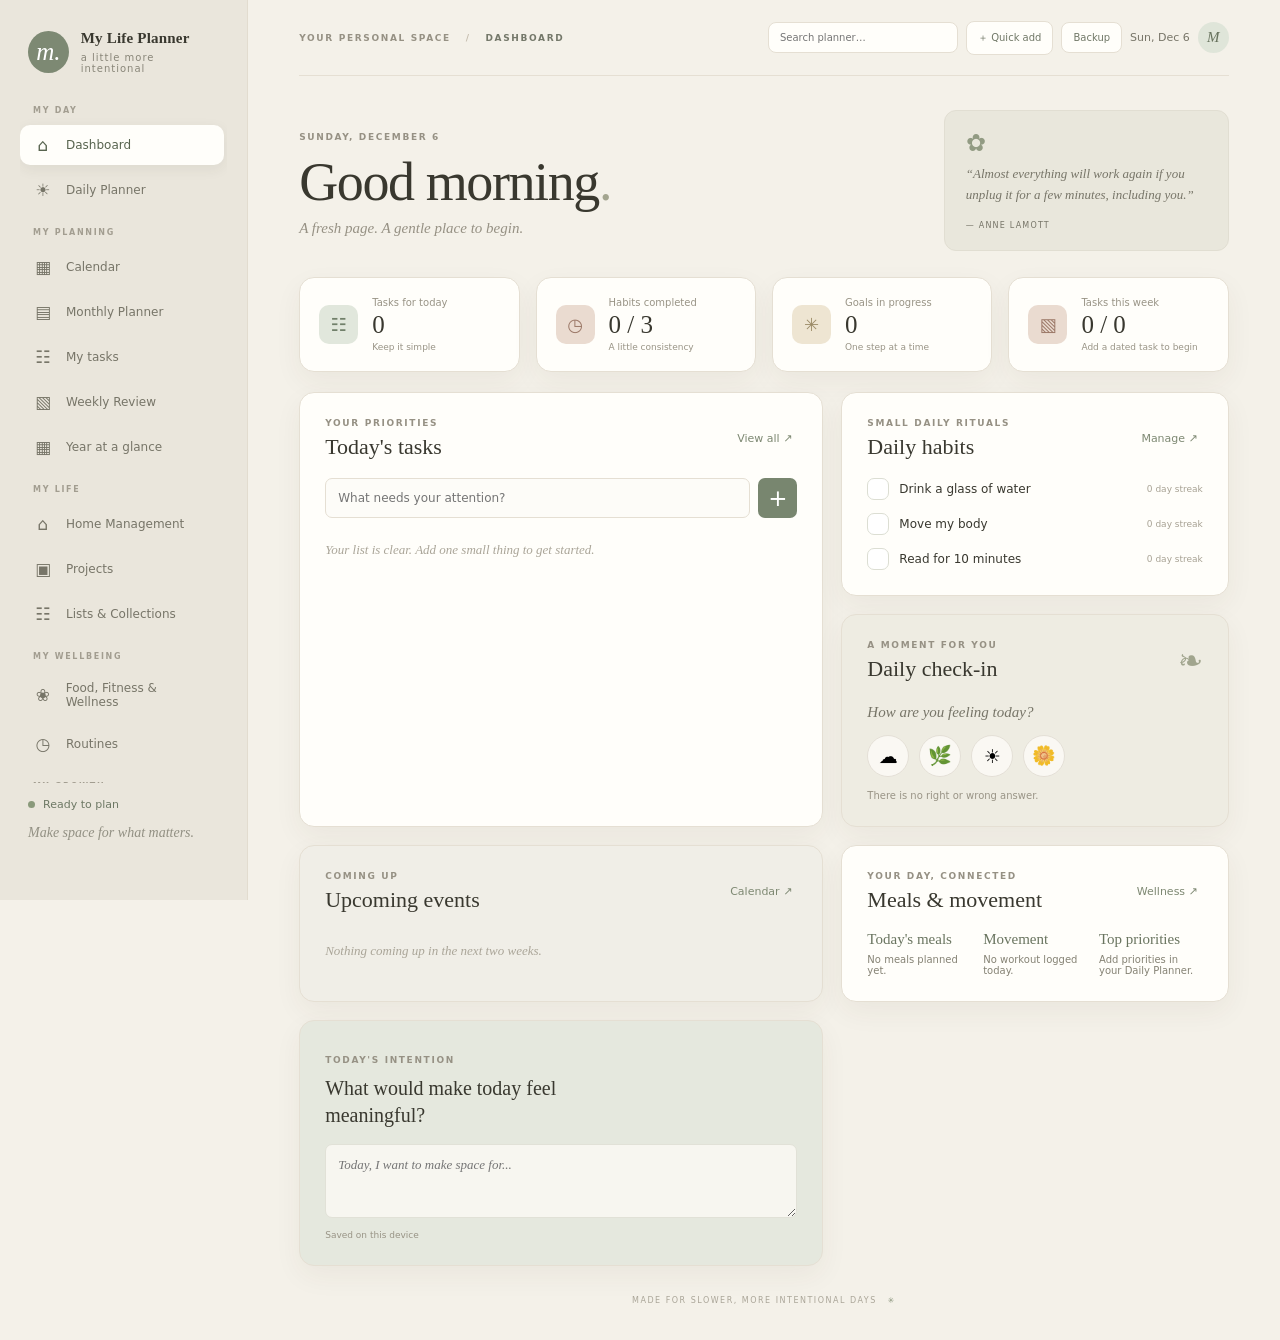
==== commit cad981dd: "Add files via upload" ====
--- a/index.html
+++ b/index.html
@@ -102,6 +102,11 @@
             <div id="dashboard-upcoming" class="dashboard-upcoming-list"></div>
           </article>
 
+          <article class="panel today-life-panel" data-dashboard-card="todaylife">
+            <div class="panel-heading"><div><p class="eyebrow">YOUR DAY, CONNECTED</p><h2>Meals & movement</h2></div><button class="text-button" data-go="wellness">Wellness ↗</button></div>
+            <div id="dashboard-today-life" class="dashboard-today-life"></div>
+          </article>
+
           <article class="panel intention-panel" data-dashboard-card="intention">
             <p class="eyebrow">TODAY'S INTENTION</p><h2>What would make today feel meaningful?</h2>
             <textarea id="intention-input" rows="3" maxlength="240" placeholder="Today, I want to make space for..."></textarea>
@@ -226,6 +231,7 @@
           <article class="stat-card"><div class="stat-icon clay">○</div><div><span>Still to do</span><strong id="weekly-outstanding">0</strong><small>Tasks not yet completed</small></div></article>
           <article class="stat-card"><div class="stat-icon sand">✳</div><div><span>Habits checked</span><strong id="weekly-habits">0 / 0</strong><small>Across the selected week</small></div></article>
         </div>
+        <article class="panel weekly-spread-panel"><div class="panel-heading"><div><p class="eyebrow">PLAN YOUR WEEK</p><h2>Monday to Sunday</h2></div><span class="muted">Tasks, events, meals, movement and daily focus</span></div><div id="weekly-spread-grid" class="weekly-spread-grid"></div><p class="daily-save-status">Add time-specific activities in the Daily Planner. Your tasks, calendar events, meals and workouts appear here automatically.</p></article>
         <article class="panel weekly-panel"><div class="panel-heading"><div><p class="eyebrow">LOOK BACK</p><h2>Your week at a glance</h2></div></div><div id="weekly-events-list" class="weekly-events-list"></div></article>
         <article class="panel weekly-panel"><div class="panel-heading"><div><p class="eyebrow">A FRESH START</p><h2>Unfinished tasks</h2></div></div>
           <p class="subheading">Select anything you'd like to move to the same day next week. Nothing moves unless you select it.</p>
@@ -247,7 +253,7 @@
 
 
 <section class="view" id="home-view"><div class="page-intro"><p class="eyebrow">CARE FOR YOUR SPACE</p><h1>Home Management<span class="period">.</span></h1><p class="subheading">Keep the everyday running smoothly, one small step at a time.</p></div><div class="life-grid">
-<article class="panel"><div class="panel-heading"><div><p class="eyebrow">PLAN AHEAD</p><h2>Meal planner</h2></div></div><form id="meal-form" class="life-form"><label>Day<input id="meal-day" type="date" required></label><label>Meal<select id="meal-type"><option>Breakfast</option><option>Lunch</option><option>Dinner</option><option>Snack</option></select></label><label>What are you having?<input id="meal-name" maxlength="120" placeholder="e.g. Vegetable stir-fry" required></label><label>Ingredients (optional, comma-separated)<input id="meal-ingredients" maxlength="300" placeholder="e.g. rice, carrots, chicken"></label><button class="primary-button" type="submit">Add meal +</button></form><div id="meal-list" class="life-list"></div></article>
+<article class="panel"><div class="panel-heading"><div><p class="eyebrow">PLAN AHEAD</p><h2>Meal planner</h2></div></div><form id="meal-form" class="life-form"><label>Day<input id="meal-day" type="date" required></label><label>Meal<select id="meal-type"><option>Breakfast</option><option>Lunch</option><option>Dinner</option><option>Snack</option></select></label><label>What are you having?<input id="meal-name" maxlength="120" placeholder="e.g. Vegetable stir-fry" required></label><label>Ingredients (optional, comma-separated)<input id="meal-ingredients" maxlength="300" placeholder="e.g. rice, carrots, chicken"></label><button class="primary-button" type="submit">Add meal +</button></form><div id="meal-list" class="life-list"></div><div class="recipe-library"><div class="panel-heading"><div><p class="eyebrow">SAVE YOUR FAVOURITES</p><h2>Recipe library</h2></div></div><form id="recipe-form" class="life-form"><label>Recipe name<input id="recipe-name" maxlength="120" placeholder="e.g. One-pan chicken" required></label><label>Ingredients (comma-separated)<input id="recipe-ingredients" maxlength="500" placeholder="chicken, carrots, potatoes" required></label><label>Instructions<textarea id="recipe-instructions" rows="3" maxlength="1200" placeholder="Add cooking steps..."></textarea></label><button class="secondary-button" type="submit">Save recipe +</button></form><div id="recipe-list" class="life-list"></div></div></article>
 <article class="panel"><div class="panel-heading"><div><p class="eyebrow">DON'T FORGET A THING</p><h2>Grocery list</h2></div></div><form id="grocery-form" class="life-form inline-life-form"><input id="grocery-name" maxlength="100" placeholder="Add an item..." required><button class="primary-button" type="submit">Add +</button></form><div id="grocery-list" class="life-list"></div></article>
 <article class="panel"><div class="panel-heading"><div><p class="eyebrow">A LITTLE ROUTINE</p><h2>Cleaning schedule</h2></div></div><form id="cleaning-form" class="life-form"><label>Chore<input id="cleaning-name" maxlength="100" placeholder="e.g. Clean bathroom" required></label><label>How often?<select id="cleaning-frequency"><option>Daily</option><option>Weekly</option><option>Fortnightly</option><option>Monthly</option></select></label><button class="primary-button" type="submit">Add chore +</button></form><div id="cleaning-list" class="life-list"></div></article></div><article class="panel home-record-panel"><div class="panel-heading"><div><p class="eyebrow">KEEP HOUSEHOLD DETAILS HANDY</p><h2>Home inventory, maintenance & contacts</h2></div></div><form id="home-record-form" class="life-form home-record-form"><label>Record type<select id="home-record-type"><option>Inventory</option><option>Maintenance</option><option>Important contact</option></select></label><label>Item / name<input id="home-record-name" maxlength="120" placeholder="e.g. Air conditioner filter / Plumber" required></label><label>Due date or reminder<input id="home-record-date" type="date"></label><label>Details<input id="home-record-details" maxlength="240" placeholder="Location, phone number, notes..."></label><button class="primary-button" type="submit">Save household detail +</button></form><div id="home-record-list" class="life-list"></div></article></section>
 <section class="view" id="projects-view"><div class="page-intro"><p class="eyebrow">MAKE PROGRESS VISIBLE</p><h1>My Projects<span class="period">.</span></h1><p class="subheading">Give your bigger ideas a home, with clear next steps.</p></div><article class="panel"><form id="project-form" class="life-form project-form"><label>Project name<input id="project-name" maxlength="120" placeholder="e.g. Launch my website" required></label><label>Target date<input id="project-date" type="date"></label><label>First next step<input id="project-next" maxlength="160" placeholder="What's the next action?"></label><button class="primary-button" type="submit">Create project +</button></form><div id="project-list" class="project-list"></div><p id="project-empty" class="empty-hint">Your projects will appear here.</p></article></section>
@@ -255,26 +261,26 @@
 <section class="view" id="wellness-view"><div class="page-intro"><p class="eyebrow">LOOK AFTER YOURSELF</p><h1>Food, Fitness & Wellness<span class="period">.</span></h1><p class="subheading">A gentle place to notice your routines and wellbeing.</p></div><article class="panel wellness-date-panel"><label for="wellness-date">Check-in date</label><input id="wellness-date" type="date"></article><div class="life-grid">
 <article class="panel"><div class="panel-heading"><div><p class="eyebrow">NOURISH YOURSELF</p><h2>Food log</h2></div></div><form id="food-form" class="life-form"><label>Meal<select id="food-type"><option>Breakfast</option><option>Lunch</option><option>Dinner</option><option>Snack</option></select></label><label>What did you have?<input id="food-name" maxlength="140" placeholder="Add a meal or snack" required></label><button class="primary-button" type="submit">Log food +</button></form><div id="food-list" class="life-list"></div></article>
 <article class="panel"><div class="panel-heading"><div><p class="eyebrow">MOVE IN A WAY YOU ENJOY</p><h2>Fitness log</h2></div></div><form id="workout-form" class="life-form"><label>Activity<input id="workout-name" maxlength="120" placeholder="e.g. Strength session" required></label><label>Duration in minutes<input id="workout-duration" type="number" min="1" max="600" placeholder="30"></label><button class="primary-button" type="submit">Log activity +</button></form><div id="workout-list" class="life-list"></div></article>
-<article class="panel wellness-panel"><div class="panel-heading"><div><p class="eyebrow">HOW ARE YOU FEELING?</p><h2>Wellness check-in</h2></div></div><div class="wellness-fields"><label>Mood<select id="wellness-mood"><option value="">Choose...</option><option>Low</option><option>Okay</option><option>Good</option><option>Great</option></select></label><label>Energy<select id="wellness-energy"><option value="">Choose...</option><option>Low</option><option>Steady</option><option>High</option></select></label><label>Sleep (hours)<input id="wellness-sleep" type="number" min="0" max="24" step="0.5" placeholder="e.g. 7.5"></label><label>Water (glasses)<input id="wellness-water" type="number" min="0" max="30" placeholder="e.g. 6"></label><label class="wide-field">A note to yourself<textarea id="wellness-note" rows="3" maxlength="500" placeholder="Anything you want to remember about today..."></textarea></label></div><p class="daily-save-status">Your check-in saves automatically on this device.</p></article></div><article class="panel"><div class="panel-heading"><div><p class="eyebrow">NOTICE YOUR PATTERNS</p><h2>Recent wellness trends</h2></div></div><div id="wellness-trends" class="wellness-trends"></div></article></section>
+<article class="panel wellness-panel"><div class="panel-heading"><div><p class="eyebrow">HOW ARE YOU FEELING?</p><h2>Wellness check-in</h2></div></div><div class="wellness-fields"><label>Mood<select id="wellness-mood"><option value="">Choose...</option><option>Low</option><option>Okay</option><option>Good</option><option>Great</option></select></label><label>Energy<select id="wellness-energy"><option value="">Choose...</option><option>Low</option><option>Steady</option><option>High</option></select></label><label>Sleep (hours)<input id="wellness-sleep" type="number" min="0" max="24" step="0.5" placeholder="e.g. 7.5"></label><label>Water (glasses)<input id="wellness-water" type="number" min="0" max="30" placeholder="e.g. 6"></label><label class="wide-field">A note to yourself<textarea id="wellness-note" rows="3" maxlength="500" placeholder="Anything you want to remember about today..."></textarea></label></div><p class="daily-save-status">Your check-in saves automatically on this device.</p></article></div><article class="panel"><div class="panel-heading"><div><p class="eyebrow">NOTICE YOUR PATTERNS</p><h2>Recent wellness trends</h2></div></div><div id="wellness-summary" class="wellness-summary"></div><div id="wellness-trends" class="wellness-trends"></div></article></section>
 
 
 <section class="view" id="yearly-view"><div class="page-intro"><p class="eyebrow">SEE THE YEAR AHEAD</p><h1>Year at a glance<span class="period">.</span></h1><p class="subheading">Give the year a direction, then make room for the moments that matter.</p></div><article class="panel"><div class="toolbar-row"><label>Planning year<input id="yearly-year" type="number" min="2020" max="2100"></label><label>Word or theme for the year<input id="yearly-theme" maxlength="100" placeholder="e.g. Steady growth"></label></div><div class="yearly-goals-grid"><label>Big goal one<input id="year-goal-1" maxlength="140" placeholder="A meaningful goal"></label><label>Big goal two<input id="year-goal-2" maxlength="140" placeholder="A meaningful goal"></label><label>Big goal three<input id="year-goal-3" maxlength="140" placeholder="A meaningful goal"></label></div></article><article class="panel"><div class="panel-heading"><div><p class="eyebrow">IMPORTANT DATES</p><h2>Yearly milestones</h2></div></div><form id="milestone-form" class="life-form inline-life-form"><input id="milestone-name" maxlength="120" placeholder="Milestone or important date" required><input id="milestone-date" type="date" required><button class="primary-button" type="submit">Add milestone +</button></form><div id="milestone-list" class="life-list"></div></article><article class="panel"><div class="panel-heading"><div><p class="eyebrow">THE BIG PICTURE</p><h2>Months of the year</h2></div></div><div id="year-month-grid" class="year-month-grid"></div></article></section>
-<section class="view" id="routines-view"><div class="page-intro"><p class="eyebrow">MAKE SPACE FOR SMALL RITUALS</p><h1>My routines<span class="period">.</span></h1><p class="subheading">Build gentle morning, evening and weekly rhythms.</p></div><article class="panel"><form id="routine-form" class="life-form inline-life-form"><input id="routine-name" maxlength="100" placeholder="Routine name (e.g. Evening reset)" required><select id="routine-time"><option>Morning</option><option>Afternoon</option><option>Evening</option><option>Weekly</option></select><button class="primary-button" type="submit">Create routine +</button></form><div id="routine-list" class="routine-grid"></div><p class="daily-save-status">Tick each step as you complete it. Progress resets each day.</p></article></section>
+<section class="view" id="routines-view"><div class="page-intro"><p class="eyebrow">MAKE SPACE FOR SMALL RITUALS</p><h1>My routines<span class="period">.</span></h1><p class="subheading">Build gentle morning, evening and weekly rhythms.</p></div><article class="panel"><form id="routine-form" class="life-form inline-life-form"><input id="routine-name" maxlength="100" placeholder="Routine name (e.g. Evening reset)" required><select id="routine-time"><option>Morning</option><option>Afternoon</option><option>Evening</option><option>Weekly</option></select><select id="routine-frequency" aria-label="Routine frequency"><option value="daily">Daily</option><option value="weekdays">Weekdays</option><option value="weekends">Weekends</option><option value="weekly">Weekly</option></select><button class="primary-button" type="submit">Create routine +</button></form><div id="routine-list" class="routine-grid"></div><p class="daily-save-status">Tick each step as you complete it. Progress resets each day.</p></article></section>
 <section class="view" id="finance-view"><div class="page-intro"><p class="eyebrow">BE INTENTIONAL WITH MONEY</p><h1>My finances<span class="period">.</span></h1><p class="subheading">A simple overview of your spending, income and upcoming bills.</p></div><article class="panel"><div class="toolbar-row"><label>Monthly budget ($)<input id="finance-budget" type="number" min="0" step="0.01" placeholder="e.g. 2500"></label><div class="finance-summary"><span>Income <strong id="finance-income">$0.00</strong></span><span>Expenses <strong id="finance-expenses">$0.00</strong></span><span>Remaining <strong id="finance-remaining">$0.00</strong></span></div></div></article><article class="panel"><div class="panel-heading"><div><p class="eyebrow">TRACK YOUR MONEY</p><h2>Add a transaction</h2></div></div><form id="finance-form" class="life-form finance-form"><label>Description<input id="finance-description" maxlength="120" placeholder="e.g. Weekly groceries" required></label><label>Amount ($)<input id="finance-amount" type="number" min="0.01" step="0.01" required></label><label>Type<select id="finance-type"><option value="expense">Expense</option><option value="income">Income</option><option value="bill">Bill</option></select></label><label>Category<input id="finance-category" maxlength="60" placeholder="e.g. Food, transport, salary"></label><label>Date<input id="finance-date" type="date" required></label><button class="primary-button" type="submit">Save transaction +</button></form><div id="finance-list" class="life-list"></div></article><article class="panel"><div class="panel-heading"><div><p class="eyebrow">PLAN AHEAD</p><h2>Savings goals & subscriptions</h2></div></div><form id="saving-form" class="life-form inline-life-form"><input id="saving-name" maxlength="100" placeholder="Savings goal" required><input id="saving-target" type="number" min="1" step="0.01" placeholder="Target amount ($)" required><button class="primary-button">Add goal +</button></form><div id="saving-list" class="life-list"></div><form id="subscription-form" class="life-form inline-life-form"><input id="subscription-name" maxlength="100" placeholder="Subscription / recurring bill" required><input id="subscription-amount" type="number" min="0.01" step="0.01" placeholder="Amount ($)" required><select id="subscription-frequency"><option>Monthly</option><option>Weekly</option><option>Quarterly</option><option>Yearly</option></select><button class="secondary-button">Add recurring item</button></form><div id="subscription-list" class="life-list"></div></article></section>
 <section class="view" id="travel-view"><div class="page-intro"><p class="eyebrow">PLAN YOUR NEXT ADVENTURE</p><h1>Travel planner<span class="period">.</span></h1><p class="subheading">Keep trip details, bookings and packing in one place.</p></div><article class="panel"><form id="trip-form" class="life-form trip-form"><label>Trip name<input id="trip-name" maxlength="120" placeholder="e.g. Weekend in Melbourne" required></label><label>Destination<input id="trip-destination" maxlength="120" placeholder="Where are you going?" required></label><label>Start date<input id="trip-start" type="date"></label><label>End date<input id="trip-end" type="date"></label><label class="wide-field">Booking details / notes<textarea id="trip-notes" rows="2" maxlength="600" placeholder="Accommodation, flights, confirmation details..."></textarea></label><button class="primary-button" type="submit">Create trip +</button></form><div id="trip-list" class="trip-grid"></div><div class="trip-itinerary-area"><h2>Trip itinerary</h2><form id="itinerary-form" class="life-form inline-life-form"><select id="itinerary-trip" aria-label="Choose trip"></select><input id="itinerary-date" type="date"><input id="itinerary-time" type="time"><input id="itinerary-title" maxlength="120" placeholder="Activity, booking or plan" required><button class="primary-button">Add itinerary item +</button></form><div id="itinerary-list" class="life-list"></div></div></article></section>
 <section class="view" id="focus-view"><div class="page-intro"><p class="eyebrow">ONE THING AT A TIME</p><h1>Focus space<span class="period">.</span></h1><p class="subheading">A gentle timer to help you settle into one task.</p></div><article class="panel focus-timer-panel"><p class="eyebrow">FOCUS SESSION</p><div id="focus-clock" class="focus-clock">25:00</div><label>Session length (minutes)<input id="focus-duration" type="number" min="1" max="180" value="25"></label><div class="focus-actions"><button class="primary-button" id="focus-start" type="button">Start focus</button><button class="secondary-button" id="focus-pause" type="button">Pause</button><button class="secondary-button" id="focus-reset" type="button">Reset</button></div><p id="focus-status" class="daily-save-status">Choose one small task and begin when you're ready.</p></article></section>
-<section class="view" id="backup-view"><div class="page-intro"><p class="eyebrow">YOUR PLANNER, YOUR DATA</p><h1>Backup & settings<span class="period">.</span></h1><p class="subheading">Keep a safe copy of your information and choose what appears on your dashboard.</p></div><article class="panel"><div class="panel-heading"><div><p class="eyebrow">PERSONALISE YOUR SPACE</p><h2>Dashboard cards</h2></div></div><div id="dashboard-settings" class="dashboard-settings"></div><div class="toolbar-row theme-row"><label>Planner colour theme<select id="planner-theme"><option value="earth">Earthy (default)</option><option value="sage">Soft sage</option><option value="clay">Warm clay</option><option value="sand">Quiet sand</option></select></label><button class="secondary-button" id="print-current" type="button">Print current section</button></div></article><article class="panel"><div class="panel-heading"><div><p class="eyebrow">KEEP YOUR INFORMATION SAFE</p><h2>Backup & restore</h2></div></div><p class="form-helper">Export a copy regularly. The backup includes your tasks, calendar, notes and all planner sections. Keep the file somewhere safe.</p><div class="backup-actions"><button class="primary-button" id="export-data" type="button">Download backup</button><label class="secondary-button file-button">Restore from backup<input id="import-data" type="file" accept="application/json,.json"></label></div><p id="backup-status" class="daily-save-status">Your information is stored in this browser on this device. This does not synchronise across devices.</p></article><article class="panel"><div class="panel-heading"><div><p class="eyebrow">FIND ANYTHING</p><h2>Search your planner</h2></div></div><input id="search-page-input" class="wide-input" type="search" placeholder="Search tasks, projects, notes, trips and lists..."><div id="search-results" class="search-results"></div></article></section>
+<section class="view" id="backup-view"><div class="page-intro"><p class="eyebrow">YOUR PLANNER, YOUR DATA</p><h1>Backup & settings<span class="period">.</span></h1><p class="subheading">Keep a safe copy of your information and choose what appears on your dashboard.</p></div><article class="panel"><div class="panel-heading"><div><p class="eyebrow">PERSONALISE YOUR SPACE</p><h2>Dashboard cards</h2></div></div><div id="dashboard-settings" class="dashboard-settings"></div><div class="planning-preference"><label><input type="checkbox" id="auto-carry-tasks"> Automatically move overdue unfinished tasks to today</label><small>Optional. When enabled, unfinished dated tasks from earlier days move forward when you open the planner.</small></div><div class="toolbar-row theme-row"><label>Planner colour theme<select id="planner-theme"><option value="earth">Earthy (default)</option><option value="sage">Soft sage</option><option value="clay">Warm clay</option><option value="sand">Quiet sand</option></select></label><button class="secondary-button" id="print-current" type="button">Print current section</button></div></article><article class="panel"><div class="panel-heading"><div><p class="eyebrow">KEEP YOUR INFORMATION SAFE</p><h2>Backup & restore</h2></div></div><p class="form-helper">Export a copy regularly. The backup includes your tasks, calendar, notes and all planner sections. Keep the file somewhere safe.</p><div class="backup-actions"><button class="primary-button" id="export-data" type="button">Download backup</button><label class="secondary-button file-button">Restore from backup<input id="import-data" type="file" accept="application/json,.json"></label></div><p id="backup-status" class="daily-save-status">Your information is stored in this browser on this device. This does not synchronise across devices.</p></article><article class="panel"><div class="panel-heading"><div><p class="eyebrow">FIND ANYTHING</p><h2>Search your planner</h2></div></div><input id="search-page-input" class="wide-input" type="search" placeholder="Search tasks, projects, notes, trips and lists..."><div id="search-results" class="search-results"></div></article></section>
 
       <section class="view" id="habits-view">
         <div class="page-intro"><p class="eyebrow">SHOW UP FOR YOURSELF</p><h1>My habits<span class="period">.</span></h1><p class="subheading">Small actions, repeated with care.</p></div>
         <article class="panel"><div class="panel-heading"><div><p class="eyebrow">YOUR DAILY RITUALS</p><h2>Today's habits</h2></div><span class="muted" id="habit-progress">0 completed</span></div><div id="all-habits" class="habit-list expanded"></div>
-          <form id="habit-form" class="task-entry"><input id="habit-input" maxlength="60" placeholder="Add a habit (e.g. Read for 10 minutes)" required><button class="primary-button" type="submit">Add habit +</button></form>
+          <form id="habit-form" class="task-entry habit-entry"><input id="habit-input" maxlength="60" placeholder="Add a habit (e.g. Read for 10 minutes)" required><select id="habit-frequency" aria-label="Habit frequency"><option value="daily">Daily</option><option value="weekdays">Weekdays</option><option value="weekends">Weekends</option><option value="2x">2 times per week</option><option value="3x">3 times per week</option><option value="weekly">Once per week</option></select><button class="primary-button" type="submit">Add habit +</button></form><p class="form-helper">Weekly habits stay available until you reach your target. Your check-ins are saved by date.</p>
         </article>
       </section>
 
       <section class="view" id="goals-view">
         <div class="page-intro"><p class="eyebrow">LOOK TOWARDS WHAT MATTERS</p><h1>My goals<span class="period">.</span></h1><p class="subheading">Big things begin with small steps.</p></div>
-        <article class="panel"><form id="goal-form" class="task-entry"><input id="goal-input" maxlength="100" placeholder="A goal you'd like to work towards..." required><button class="primary-button" type="submit">Add goal +</button></form><div id="goal-list" class="goal-list"></div><p id="goal-empty" class="empty-hint">Your goals will find a home here.</p></article>
+        <article class="panel"><form id="goal-form" class="life-form goal-entry"><label>Goal<input id="goal-input" maxlength="100" placeholder="A goal you'd like to work towards..." required></label><label>Life area<select id="goal-category"><option>Personal</option><option>Health</option><option>Relationships</option><option>Career</option><option>Finances</option><option>Home</option><option>Learning</option><option>Faith</option></select></label><label>Target date<input id="goal-date" type="date"></label><label>Why does this matter?<input id="goal-why" maxlength="180" placeholder="Your reason for working towards this"></label><label class="wide-field">First next step<input id="goal-next" maxlength="180" placeholder="One small action you can take"></label><button class="primary-button" type="submit">Add goal +</button></form><div id="goal-list" class="goal-list"></div><p id="goal-empty" class="empty-hint">Your goals will find a home here.</p></article>
       </section>
 
       <section class="view" id="notes-view">
--- a/style.css
+++ b/style.css
@@ -115,3 +115,10 @@
 body[data-theme="sage"]{--paper:#edf0e9;--cream:#e0e7dc;--sage:#dce6d8;--sage-dark:#62735e;--white:#fbfcf8;--line:#dbe2d6}body[data-theme="clay"]{--paper:#f2eae4;--cream:#eadbd1;--sage:#eadbd1;--sage-dark:#916f5e;--white:#fffaf6;--line:#e6d8ce}body[data-theme="sand"]{--paper:#f2efe6;--cream:#e9e2d2;--sage:#e9e2d2;--sage-dark:#81765f;--white:#fffdf8;--line:#e5dece}
 @media print{.sidebar,.topbar,.page-footer,.toast,.topbar-right,.mobile-menu{display:none!important}.main-content{margin:0!important;padding:0!important;max-width:none!important}.view{display:none!important}.view.active-view{display:block!important;padding:0!important}.panel{box-shadow:none!important;break-inside:avoid}.primary-button,.secondary-button,.delete-button{display:none!important}body{background:#fff!important}}
 @media(max-width:700px){.home-record-form{grid-template-columns:1fr}.wellness-trend-row{grid-template-columns:1fr 1fr}.trip-itinerary-area .inline-life-form{grid-template-columns:1fr}.theme-row{align-items:stretch}}
+
+/* Connected planning upgrades */
+.weekly-spread-panel{margin-bottom:18px}.weekly-spread-grid{display:grid;grid-template-columns:repeat(7,minmax(145px,1fr));gap:10px;overflow-x:auto;padding:2px 2px 10px}.weekly-spread-day{min-width:190px;border:1px solid var(--line);border-radius:10px;background:#fbfaf6;padding:12px;display:flex;flex-direction:column;gap:10px}.weekly-spread-day>header{display:flex;justify-content:space-between;align-items:baseline;gap:6px;border-bottom:1px solid var(--line);padding-bottom:8px}.weekly-spread-day>header strong{font:16px Georgia,serif;color:#69745f}.weekly-spread-day>header span{font-size:10px;color:#999486}.weekly-focus-label{display:grid;gap:5px;font-size:10px;color:#898577}.weekly-focus-label input{min-width:0;width:100%;border:1px solid var(--line);border-radius:6px;background:#fffefa;padding:8px;font:inherit;color:var(--ink)}.weekly-spread-items{display:grid;gap:6px;align-content:start;flex:1}.weekly-spread-items>b{font-size:9px;letter-spacing:.08em;text-transform:uppercase;color:#8a8c7b;margin-top:5px}.weekly-spread-items>small{font-size:10px;color:#888577;overflow-wrap:anywhere}.weekly-check-item{display:flex;align-items:flex-start;gap:6px;font-size:10px;color:var(--ink)}.weekly-check-item input{margin:1px 0 0;accent-color:#87917b}.weekly-check-item .is-done{text-decoration:line-through;opacity:.55}.weekly-open-day{align-self:flex-start;padding:0}.dashboard-today-life{display:grid;grid-template-columns:repeat(3,minmax(0,1fr));gap:12px}.today-life-block{display:grid;gap:6px;align-content:start}.today-life-block strong{font:15px Georgia,serif;color:#69745f}.today-life-block span,.today-life-block small{font-size:10px;color:#858274;overflow-wrap:anywhere}.habit-entry{grid-template-columns:minmax(0,1fr) minmax(150px,200px) auto}.habit-entry select,.goal-entry select{border:1px solid var(--line);border-radius:7px;background:#fdfcf8;padding:10px;color:var(--ink);font:inherit;font-size:11px}.goal-entry{grid-template-columns:repeat(2,minmax(0,1fr));align-items:end}.goal-entry .wide-field{grid-column:span 2}.goal-meta{display:block;margin-top:4px;color:#9a9588;font-size:10px}.goal-why{font-size:11px;color:#898577;margin:8px 0}.goal-next-step{display:grid;gap:5px;font-size:10px;color:#898577}.goal-next-step input{border:1px solid var(--line);border-radius:6px;background:#fdfcf8;padding:8px;font:inherit;color:var(--ink)}.recipe-library{border-top:1px solid var(--line);margin-top:18px;padding-top:16px}.recipe-library .panel-heading{margin-bottom:10px}.recipe-library .life-form{margin-bottom:12px}.recipe-card{display:grid;grid-template-columns:minmax(0,1fr) auto;gap:12px;align-items:center;border-bottom:1px solid var(--line);padding:11px 0}.recipe-card>div:first-child{display:grid;gap:5px;min-width:0}.recipe-card strong{font:16px Georgia,serif;color:#69745f}.recipe-card small,.recipe-card p{font-size:10px;color:#898577;overflow-wrap:anywhere;margin:0}.recipe-actions{display:flex;align-items:center;gap:6px;flex-wrap:wrap}.recipe-actions input{max-width:135px;border:1px solid var(--line);border-radius:6px;background:#fdfcf8;padding:8px;font:inherit;font-size:10px;color:var(--ink)}.wellness-summary{display:grid;grid-template-columns:repeat(3,minmax(0,1fr));gap:10px;margin:14px 0 20px}.wellness-summary-card{display:grid;gap:5px;padding:13px;border:1px solid var(--line);border-radius:9px;background:#fbfaf6}.wellness-summary-card span,.wellness-summary-card small{font-size:10px;color:#898577}.wellness-summary-card strong{font:23px Georgia,serif;color:#69745f}.wellness-chart-heading{display:flex;justify-content:space-between;gap:10px;align-items:baseline;margin-bottom:10px}.wellness-chart-heading span{font:17px Georgia,serif;color:#69745f}.wellness-chart-heading small{font-size:9px;color:#999486}.wellness-mood-bars{height:100px;display:grid;grid-template-columns:repeat(30,minmax(3px,1fr));gap:3px;align-items:end;border-bottom:1px solid var(--line);padding:0 2px}.wellness-mood-bar-wrap{height:100%;display:flex;align-items:end;justify-content:center}.wellness-mood-bar{display:block;width:100%;max-width:12px;min-height:3px;border-radius:4px 4px 0 0;background:#c7c7b5}.wellness-mood-bar.mood-low{background:#b98e80}.wellness-mood-bar.mood-okay{background:#cbbd98}.wellness-mood-bar.mood-good{background:#9ba78b}.wellness-mood-bar.mood-great{background:#71866d}.wellness-mood-bar.mood-none{background:#e6e2d9}.wellness-chart-legend{display:flex;justify-content:space-between;margin:7px 0 14px;font-size:9px;color:#999486}.wellness-trend-table{display:grid;gap:0}.dashboard-setting-row{justify-content:space-between}.dashboard-setting-row span{flex:1}.dashboard-move-controls{display:flex;gap:4px}.dashboard-move-controls button{border:1px solid var(--line);border-radius:5px;background:#fbfaf6;color:#777967;padding:3px 7px;cursor:pointer;font-size:10px}
+@media(max-width:900px){.weekly-spread-grid{grid-template-columns:repeat(7,minmax(210px,1fr))}.dashboard-today-life{grid-template-columns:1fr 1fr}.goal-entry{grid-template-columns:1fr}.goal-entry .wide-field{grid-column:auto}}
+@media(max-width:600px){.dashboard-today-life,.wellness-summary{grid-template-columns:1fr}.habit-entry{grid-template-columns:1fr}.recipe-card{grid-template-columns:1fr}.recipe-actions{justify-content:flex-start}.wellness-chart-heading{align-items:flex-start;flex-direction:column}}
+.weekly-schedule-form{display:grid;grid-template-columns:66px minmax(0,1fr) 27px;gap:4px;margin-top:4px}.weekly-schedule-form input{min-width:0;width:100%;border:1px solid var(--line);border-radius:5px;background:#fffefa;padding:5px;font:inherit;font-size:9px;color:var(--ink)}.weekly-schedule-form button,.weekly-schedule-row button{border:1px solid var(--line);border-radius:5px;background:#f0efe7;color:#69745f;cursor:pointer}.weekly-schedule-row{display:flex;align-items:center;justify-content:space-between;gap:5px}.weekly-schedule-row button{width:20px;height:20px;line-height:1;padding:0;flex:none}
+.planning-preference{display:grid;gap:6px;margin-top:15px;padding:13px;border:1px solid var(--line);border-radius:8px;background:#fbfaf6}.planning-preference label{display:flex;align-items:center;gap:8px;font-size:11px;color:var(--ink)}.planning-preference input{accent-color:#87917b}.planning-preference small{font-size:9px;color:#999486;margin-left:22px}
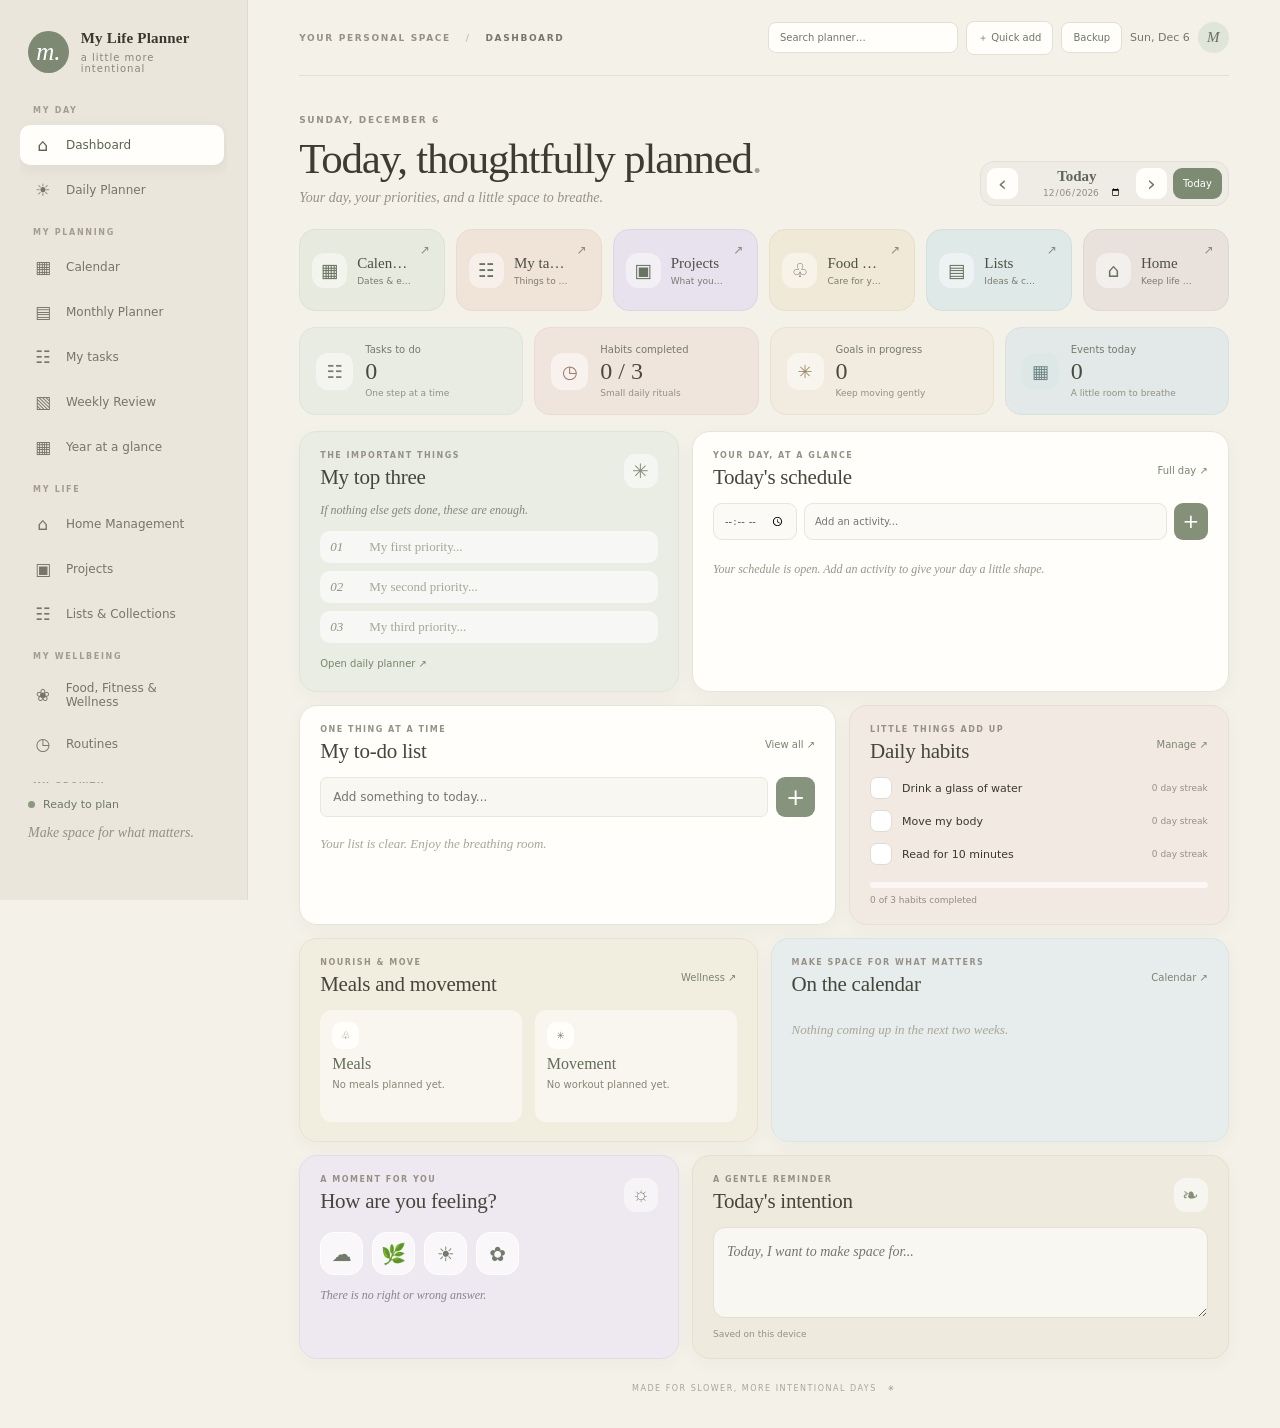
==== commit 9761c2cd: "Add files via upload" ====
--- a/index.html
+++ b/index.html
@@ -62,53 +62,86 @@
       </header>
 
       <section class="view active-view" id="dashboard-view">
-        <div class="welcome-row">
-          <div><p class="eyebrow" id="welcome-date">YOUR DAY, AT YOUR PACE</p><h1>Good morning<span class="period">.</span></h1>
-            <p class="subheading">A fresh page. A gentle place to begin.</p></div>
-          <div class="welcome-note"><span>✿</span><p>“Almost everything will work again if you unplug it for a few minutes, including you.”</p><small>— ANNE LAMOTT</small></div>
-        </div>
-
-        <div class="stats-grid">
-          <article class="stat-card"><div class="stat-icon sage">☷</div><div><span>Tasks for today</span><strong id="task-count">0</strong><small>Keep it simple</small></div></article>
-          <article class="stat-card"><div class="stat-icon clay">◷</div><div><span>Habits completed</span><strong id="habit-count">0 / 3</strong><small>A little consistency</small></div></article>
-          <article class="stat-card"><div class="stat-icon sand">✳</div><div><span>Goals in progress</span><strong id="goal-count">0</strong><small>One step at a time</small></div></article>
-          <article class="stat-card"><div class="stat-icon clay">▧</div><div><span>Tasks this week</span><strong id="week-task-count">0 / 0</strong><small id="week-task-caption">Your weekly rhythm</small></div></article>
-        </div>
-
-        <div class="content-grid">
-          <article class="panel tasks-panel" data-dashboard-card="tasks">
-            <div class="panel-heading"><div><p class="eyebrow">YOUR PRIORITIES</p><h2>Today's tasks</h2></div><button class="text-button" data-go="tasks">View all ↗</button></div>
-            <form id="quick-task-form" class="quick-add"><input id="quick-task-input" maxlength="100" placeholder="What needs your attention?" aria-label="New task"><button type="submit" aria-label="Add task">+</button></form>
+        <div class="dashboard-hero">
+          <div class="dashboard-greeting">
+            <p class="eyebrow" id="welcome-date">YOUR DAY, AT YOUR PACE</p>
+            <h1>Today, thoughtfully planned<span class="period">.</span></h1>
+            <p class="subheading">Your day, your priorities, and a little space to breathe.</p>
+          </div>
+          <div class="dashboard-date-control" aria-label="Choose dashboard date">
+            <button type="button" id="dashboard-prev-day" aria-label="Previous day">‹</button>
+            <label><span id="dashboard-date-label">Today</span><input type="date" id="dashboard-date" aria-label="Dashboard date"></label>
+            <button type="button" id="dashboard-next-day" aria-label="Next day">›</button>
+            <button type="button" id="dashboard-today" class="dashboard-today-button">Today</button>
+          </div>
+        </div>
+
+        <nav class="dashboard-quick-tiles" aria-label="Quick access">
+          <button class="quick-tile tile-calendar" type="button" data-go="calendar"><span class="quick-tile-icon">▦</span><span><strong>Calendar</strong><small>Dates & events</small></span><b>↗</b></button>
+          <button class="quick-tile tile-tasks" type="button" data-go="tasks"><span class="quick-tile-icon">☷</span><span><strong>My tasks</strong><small>Things to do</small></span><b>↗</b></button>
+          <button class="quick-tile tile-projects" type="button" data-go="projects"><span class="quick-tile-icon">▣</span><span><strong>Projects</strong><small>What you're building</small></span><b>↗</b></button>
+          <button class="quick-tile tile-meals" type="button" data-go="wellness"><span class="quick-tile-icon">♧</span><span><strong>Food & wellness</strong><small>Care for yourself</small></span><b>↗</b></button>
+          <button class="quick-tile tile-lists" type="button" data-go="collections"><span class="quick-tile-icon">▤</span><span><strong>Lists</strong><small>Ideas & collections</small></span><b>↗</b></button>
+          <button class="quick-tile tile-home" type="button" data-go="home"><span class="quick-tile-icon">⌂</span><span><strong>Home</strong><small>Keep life running</small></span><b>↗</b></button>
+        </nav>
+
+        <div class="stats-grid dashboard-stats-grid">
+          <article class="stat-card stat-tile stat-tile-sage"><div class="stat-icon sage">☷</div><div><span>Tasks to do</span><strong id="task-count">0</strong><small>One step at a time</small></div></article>
+          <article class="stat-card stat-tile stat-tile-clay"><div class="stat-icon clay">◷</div><div><span>Habits completed</span><strong id="habit-count">0 / 3</strong><small>Small daily rituals</small></div></article>
+          <article class="stat-card stat-tile stat-tile-sand"><div class="stat-icon sand">✳</div><div><span>Goals in progress</span><strong id="goal-count">0</strong><small>Keep moving gently</small></div></article>
+          <article class="stat-card stat-tile stat-tile-blue"><div class="stat-icon blue">▦</div><div><span>Events today</span><strong id="dashboard-event-count">0</strong><small id="dashboard-event-caption">Space in your day</small></div></article>
+        </div>
+
+        <div class="dashboard-main-grid">
+          <article class="dashboard-card dashboard-priorities-card" data-dashboard-card="priorities">
+            <div class="dashboard-card-heading"><div><p class="eyebrow">THE IMPORTANT THINGS</p><h2>My top three</h2></div><span class="dashboard-card-symbol">✳</span></div>
+            <p class="dashboard-card-intro">If nothing else gets done, these are enough.</p>
+            <div class="dashboard-priority-list">
+              <label><span>01</span><input id="dashboard-priority-1" maxlength="140" placeholder="My first priority..."></label>
+              <label><span>02</span><input id="dashboard-priority-2" maxlength="140" placeholder="My second priority..."></label>
+              <label><span>03</span><input id="dashboard-priority-3" maxlength="140" placeholder="My third priority..."></label>
+            </div>
+            <button class="dashboard-card-link" type="button" data-go="daily">Open daily planner <span>↗</span></button>
+          </article>
+
+          <article class="dashboard-card dashboard-schedule-card" data-dashboard-card="schedule">
+            <div class="dashboard-card-heading"><div><p class="eyebrow">YOUR DAY, AT A GLANCE</p><h2>Today's schedule</h2></div><button class="dashboard-card-link" type="button" data-go="daily">Full day ↗</button></div>
+            <form id="dashboard-schedule-form" class="dashboard-schedule-form"><input type="time" id="dashboard-schedule-time" aria-label="Schedule time" required><input id="dashboard-schedule-activity" maxlength="120" placeholder="Add an activity..." aria-label="Activity" required><button type="submit" aria-label="Add to schedule">+</button></form>
+            <div id="dashboard-schedule-list" class="dashboard-timeline"></div>
+          </article>
+
+          <article class="dashboard-card dashboard-tasks-card" data-dashboard-card="tasks">
+            <div class="dashboard-card-heading"><div><p class="eyebrow">ONE THING AT A TIME</p><h2>My to-do list</h2></div><button class="dashboard-card-link" type="button" data-go="tasks">View all ↗</button></div>
+            <form id="quick-task-form" class="quick-add dashboard-quick-add"><input id="quick-task-input" maxlength="100" placeholder="Add something to today..." aria-label="New task"><button type="submit" aria-label="Add task">+</button></form>
             <div id="today-task-list" class="task-list"></div>
-            <p class="empty-hint" id="task-empty">Your list is clear. Add one small thing to get started.</p>
-          </article>
-
-          <article class="panel habits-panel" data-dashboard-card="habits">
-            <div class="panel-heading"><div><p class="eyebrow">SMALL DAILY RITUALS</p><h2>Daily habits</h2></div><button class="text-button" data-go="habits">Manage ↗</button></div>
+            <p class="empty-hint" id="task-empty">Your list is clear. Enjoy the breathing room.</p>
+          </article>
+
+          <article class="dashboard-card dashboard-habits-card" data-dashboard-card="habits">
+            <div class="dashboard-card-heading"><div><p class="eyebrow">LITTLE THINGS ADD UP</p><h2>Daily habits</h2></div><button class="dashboard-card-link" type="button" data-go="habits">Manage ↗</button></div>
             <div id="dashboard-habits" class="habit-list"></div>
-          </article>
-
-          <article class="panel focus-panel" data-dashboard-card="checkin">
-            <div class="panel-heading"><div><p class="eyebrow">A MOMENT FOR YOU</p><h2>Daily check-in</h2></div><span class="leaf-mark">❧</span></div>
-            <p class="checkin-question">How are you feeling today?</p>
-            <div class="mood-options" id="mood-options">
-              <button data-mood="Low" aria-label="Low mood">☁️</button><button data-mood="Okay" aria-label="Okay mood">🌿</button><button data-mood="Good" aria-label="Good mood">☀️</button><button data-mood="Great" aria-label="Great mood">🌼</button>
-            </div>
+            <div class="dashboard-progress-track"><span id="dashboard-habit-progress"></span></div>
+            <small class="dashboard-progress-caption" id="dashboard-habit-caption">A little progress is still progress.</small>
+          </article>
+
+          <article class="dashboard-card dashboard-meals-card" data-dashboard-card="todaylife">
+            <div class="dashboard-card-heading"><div><p class="eyebrow">NOURISH & MOVE</p><h2>Meals and movement</h2></div><button class="dashboard-card-link" type="button" data-go="wellness">Wellness ↗</button></div>
+            <div id="dashboard-today-life" class="dashboard-today-life"></div>
+          </article>
+
+          <article class="dashboard-card dashboard-events-card" data-dashboard-card="upcoming">
+            <div class="dashboard-card-heading"><div><p class="eyebrow">MAKE SPACE FOR WHAT MATTERS</p><h2>On the calendar</h2></div><button class="dashboard-card-link" type="button" data-go="calendar">Calendar ↗</button></div>
+            <div id="dashboard-upcoming" class="dashboard-upcoming-list"></div>
+          </article>
+
+          <article class="dashboard-card dashboard-checkin-card" data-dashboard-card="checkin">
+            <div class="dashboard-card-heading"><div><p class="eyebrow">A MOMENT FOR YOU</p><h2>How are you feeling?</h2></div><span class="dashboard-card-symbol">☼</span></div>
+            <div class="mood-options" id="mood-options"><button data-dashboard-mood="Low" aria-label="Low mood">☁</button><button data-dashboard-mood="Okay" aria-label="Okay mood">🌿</button><button data-dashboard-mood="Good" aria-label="Good mood">☀</button><button data-dashboard-mood="Great" aria-label="Great mood">✿</button></div>
             <p class="mood-feedback" id="mood-feedback">There is no right or wrong answer.</p>
           </article>
 
-          <article class="panel upcoming-panel" data-dashboard-card="upcoming">
-            <div class="panel-heading"><div><p class="eyebrow">COMING UP</p><h2>Upcoming events</h2></div><button class="text-button" data-go="calendar">Calendar ↗</button></div>
-            <div id="dashboard-upcoming" class="dashboard-upcoming-list"></div>
-          </article>
-
-          <article class="panel today-life-panel" data-dashboard-card="todaylife">
-            <div class="panel-heading"><div><p class="eyebrow">YOUR DAY, CONNECTED</p><h2>Meals & movement</h2></div><button class="text-button" data-go="wellness">Wellness ↗</button></div>
-            <div id="dashboard-today-life" class="dashboard-today-life"></div>
-          </article>
-
-          <article class="panel intention-panel" data-dashboard-card="intention">
-            <p class="eyebrow">TODAY'S INTENTION</p><h2>What would make today feel meaningful?</h2>
+          <article class="dashboard-card dashboard-intention-card" data-dashboard-card="intention">
+            <div class="dashboard-card-heading"><div><p class="eyebrow">A GENTLE REMINDER</p><h2>Today's intention</h2></div><span class="dashboard-card-symbol">❧</span></div>
             <textarea id="intention-input" rows="3" maxlength="240" placeholder="Today, I want to make space for..."></textarea>
             <span class="save-hint" id="intention-status">Saved on this device</span>
           </article>
--- a/style.css
+++ b/style.css
@@ -122,3 +122,97 @@
 @media(max-width:600px){.dashboard-today-life,.wellness-summary{grid-template-columns:1fr}.habit-entry{grid-template-columns:1fr}.recipe-card{grid-template-columns:1fr}.recipe-actions{justify-content:flex-start}.wellness-chart-heading{align-items:flex-start;flex-direction:column}}
 .weekly-schedule-form{display:grid;grid-template-columns:66px minmax(0,1fr) 27px;gap:4px;margin-top:4px}.weekly-schedule-form input{min-width:0;width:100%;border:1px solid var(--line);border-radius:5px;background:#fffefa;padding:5px;font:inherit;font-size:9px;color:var(--ink)}.weekly-schedule-form button,.weekly-schedule-row button{border:1px solid var(--line);border-radius:5px;background:#f0efe7;color:#69745f;cursor:pointer}.weekly-schedule-row{display:flex;align-items:center;justify-content:space-between;gap:5px}.weekly-schedule-row button{width:20px;height:20px;line-height:1;padding:0;flex:none}
 .planning-preference{display:grid;gap:6px;margin-top:15px;padding:13px;border:1px solid var(--line);border-radius:8px;background:#fbfaf6}.planning-preference label{display:flex;align-items:center;gap:8px;font-size:11px;color:var(--ink)}.planning-preference input{accent-color:#87917b}.planning-preference small{font-size:9px;color:#999486;margin-left:22px}
+
+/* Dashboard refresh: soft, rounded GGC-inspired tiles and a day-first layout. */
+#dashboard-view{padding-top:30px}
+.dashboard-hero{display:flex;align-items:flex-end;justify-content:space-between;gap:22px;margin-bottom:23px}
+.dashboard-greeting h1{font:400 clamp(30px,3.4vw,43px) Georgia,serif;letter-spacing:-1.2px;margin:8px 0 7px;color:#3d3c32}
+.dashboard-greeting .subheading{font-size:14px}
+.dashboard-date-control{display:flex;align-items:center;gap:6px;padding:6px;background:#eeece4;border:1px solid #e4e0d5;border-radius:14px;flex:none}
+.dashboard-date-control>button{width:31px;height:31px;border:0;border-radius:9px;background:#fffefa;color:#727967;font-size:22px;line-height:1}
+.dashboard-date-control label{display:grid;gap:1px;text-align:center;padding:0 8px;min-width:105px;color:#5f6858;font:15px Georgia,serif}
+.dashboard-date-control label span{font-weight:600}
+.dashboard-date-control input{width:100%;border:0;background:transparent;text-align:center;color:#918d80;font:9px system-ui,sans-serif;outline:none}
+.dashboard-date-control .dashboard-today-button{width:auto;padding:0 10px;font-size:10px;background:#7e8b73;color:white}
+.dashboard-quick-tiles{display:grid;grid-template-columns:repeat(6,minmax(0,1fr));gap:11px;margin-bottom:16px}
+.quick-tile{min-width:0;min-height:82px;border:1px solid transparent;border-radius:16px;padding:13px 12px;display:grid;grid-template-columns:36px minmax(0,1fr) 12px;gap:9px;align-items:center;text-align:left;color:#4c5045;transition:transform .16s ease,box-shadow .16s ease}
+.quick-tile:hover{transform:translateY(-2px);box-shadow:0 8px 18px #534a3712}
+.quick-tile-icon{width:35px;height:35px;border-radius:12px;display:grid;place-items:center;background:#ffffff70;font-size:19px;color:#68745f}
+.quick-tile>span:nth-child(2){display:grid;gap:4px;min-width:0}
+.quick-tile strong{font:15px Georgia,serif;font-weight:500;white-space:nowrap;overflow:hidden;text-overflow:ellipsis}
+.quick-tile small{font-size:9px;color:#7e7b70;white-space:nowrap;overflow:hidden;text-overflow:ellipsis}
+.quick-tile>b{font-size:12px;font-weight:400;color:#8a897c;align-self:start}
+.tile-calendar{background:#e7eadf;border-color:#dce2d4}.tile-tasks{background:#f0e4d9;border-color:#eadbd0}.tile-projects{background:#e7e2ed;border-color:#ddd5e7}.tile-meals{background:#f0e9d7;border-color:#e8dfc8}.tile-lists{background:#dfe9e8;border-color:#d2e0de}.tile-home{background:#e9e2dc;border-color:#e1d7ce}
+.dashboard-stats-grid{grid-template-columns:repeat(4,minmax(0,1fr));gap:11px;margin-bottom:16px}
+.stat-tile{min-height:88px;border:1px solid transparent;border-radius:16px;padding:15px 16px;box-shadow:none;gap:12px}
+.stat-tile-sage{background:#e8ece2;border-color:#dfe5d8}.stat-tile-clay{background:#f0e5dd;border-color:#e9dcd2}.stat-tile-sand{background:#f1ecdF;border-color:#e9e2d1}.stat-tile-blue{background:#e3e9e9;border-color:#d8e1e1}
+.stat-tile .stat-icon{width:37px;height:37px;border-radius:12px;background:#ffffff85}
+.stat-icon.blue{color:#6c8583;background:#dce7e6}
+.stat-tile span{font-size:10px;color:#77796d}.stat-tile strong{font-size:24px;color:#4a4b40}.stat-tile small{font-size:9px;color:#929083}
+.dashboard-main-grid{display:grid;grid-template-columns:repeat(12,minmax(0,1fr));gap:13px;align-items:stretch}
+.dashboard-card{min-width:0;border:1px solid #e8e4da;border-radius:18px;padding:19px 20px;background:#fffefa;box-shadow:0 5px 18px rgba(64,55,43,.035)}
+.dashboard-card h2{font:400 21px Georgia,serif;letter-spacing:-.25px;margin:0;color:#45463b}
+.dashboard-card-heading{display:flex;align-items:center;justify-content:space-between;gap:10px;margin-bottom:13px}
+.dashboard-card-heading .eyebrow{margin:0 0 5px;font-size:8px;letter-spacing:1.5px}
+.dashboard-card-symbol{width:34px;height:34px;border-radius:12px;display:grid;place-items:center;background:#ffffff8a;color:#859078;font:20px Georgia,serif}
+.dashboard-card-intro{font:italic 12px Georgia,serif;color:#898679;margin:0 0 13px}
+.dashboard-priorities-card{grid-column:span 5;background:#e9ede3;border-color:#dfe5d8}
+.dashboard-schedule-card{grid-column:span 7;background:#fffefa}
+.dashboard-tasks-card{grid-column:span 7;background:#fffefa}
+.dashboard-habits-card{grid-column:span 5;background:#f2e9e2;border-color:#e9ddd4}
+.dashboard-meals-card{grid-column:span 6;background:#f2eedf;border-color:#e9e2cf}
+.dashboard-events-card{grid-column:span 6;background:#e7eded;border-color:#dce5e4}
+.dashboard-checkin-card{grid-column:span 5;background:#eee9f0;border-color:#e3dce7}
+.dashboard-intention-card{grid-column:span 7;background:#eeeade;border-color:#e5dfce}
+.dashboard-card-link{border:0;background:transparent;padding:3px 0;color:#79856f;font-size:10px;white-space:nowrap}
+.dashboard-card-link:hover{text-decoration:underline}
+.dashboard-priority-list{display:grid;gap:8px}
+.dashboard-priority-list label{display:grid;grid-template-columns:29px minmax(0,1fr);align-items:center;gap:8px;padding:7px 10px;border-radius:10px;background:#ffffffa3}
+.dashboard-priority-list label>span{font:italic 13px Georgia,serif;color:#8b967f}
+.dashboard-priority-list input{width:100%;min-width:0;border:0;outline:0;background:transparent;color:#4a4b40;font:13px Georgia,serif}
+.dashboard-priority-list input::placeholder{color:#a6a698}
+.dashboard-priority-list input:focus{border-bottom:1px solid #aab49e}
+.dashboard-priorities-card .dashboard-card-link{margin-top:12px}
+.dashboard-schedule-form{display:grid;grid-template-columns:84px minmax(0,1fr) 34px;gap:7px;margin-bottom:10px}
+.dashboard-schedule-form input{min-width:0;border:1px solid #e9e5db;border-radius:9px;background:#fbfaf6;padding:9px 10px;color:#56574c;font-size:10px}
+.dashboard-schedule-form button{border:0;border-radius:9px;background:#849078;color:white;font-size:20px}
+.dashboard-timeline{display:grid;gap:0;max-height:220px;overflow:auto}
+.dashboard-timeline-row{display:grid;grid-template-columns:51px 10px minmax(0,1fr) 22px;align-items:center;gap:9px;min-height:36px;border-bottom:1px solid #efede6;font-size:11px}
+.dashboard-timeline-row time{font-size:10px;color:#89917f;font-variant-numeric:tabular-nums}
+.dashboard-timeline-dot{width:7px;height:7px;border-radius:50%;background:#9aa58e;box-shadow:0 0 0 3px #e9ede3}
+.dashboard-timeline-row strong{font-weight:500;color:#55564c;overflow-wrap:anywhere}
+.dashboard-timeline-row button{border:0;background:transparent;color:#aaa69b;font-size:16px}
+.dashboard-empty{font:italic 12px Georgia,serif;color:#9a9689;padding:12px 0;margin:0}
+.dashboard-quick-add{margin-bottom:7px}
+.dashboard-quick-add input{background:#f8f7f2;border-color:#ebe7de}
+.dashboard-quick-add button{border-radius:9px;background:#87947d}
+.dashboard-task-row{display:flex;align-items:center;gap:9px;padding:9px 2px;border-bottom:1px solid #efede7;font-size:11px;color:#55564c;cursor:pointer}
+.dashboard-task-row:last-child{border-bottom:0}
+.dashboard-task-row input{accent-color:#819078;width:15px;height:15px;flex:none}
+.dashboard-task-row span{flex:1;min-width:0;overflow-wrap:anywhere}
+.dashboard-task-row input:checked+span{text-decoration:line-through;color:#aaa69b}
+.dashboard-task-row small{font-size:9px;color:#9c988c;white-space:nowrap}
+.dashboard-overdue-tag{background:#f2e3dc;color:#a07867!important;border-radius:5px;padding:3px 5px}
+.dashboard-habits-card .habit-list{gap:11px}
+.dashboard-habits-card .habit-row{font-size:11px}
+.dashboard-habits-card .habit-row small{color:#9a8e83}
+.dashboard-progress-track{height:6px;border-radius:10px;background:#ffffffa3;overflow:hidden;margin-top:17px}
+.dashboard-progress-track span{display:block;width:0;height:100%;border-radius:10px;background:#89977f;transition:width .2s ease}
+.dashboard-progress-caption{display:block;margin-top:7px;font-size:9px;color:#958b80}
+.dashboard-today-life{grid-template-columns:repeat(2,minmax(0,1fr));gap:13px}
+.dashboard-meals-card .today-life-block{padding:12px;border-radius:12px;background:#ffffff85;min-height:112px}
+.today-life-icon{width:27px;height:27px;display:grid;place-items:center;border-radius:9px;background:#fffefa;color:#8b987c;font-size:15px}
+.dashboard-meals-card .today-life-block strong{font:16px Georgia,serif;color:#626c57}
+.dashboard-meals-card .today-life-block span:not(.today-life-icon),.dashboard-meals-card .today-life-block small{font-size:10px;color:#898577}
+.dashboard-events-card .dashboard-upcoming-list{display:grid;gap:4px}
+.dashboard-events-card .upcoming-event-row{padding:8px 0;border-bottom:1px solid #ffffffb0}
+.dashboard-checkin-card .mood-options{gap:9px;margin:18px 0 10px}
+.dashboard-checkin-card .mood-options button{width:43px;height:43px;border:1px solid #ffffff;border-radius:14px;background:#ffffffa6;color:#727b69;font-size:20px;filter:none}
+.dashboard-checkin-card .mood-options button.selected{outline:2px solid #98a58b;outline-offset:2px;background:#fff}
+.dashboard-checkin-card .mood-feedback{font:italic 12px Georgia,serif;color:#888394}
+.dashboard-intention-card textarea{width:100%;min-height:91px;resize:vertical;border:1px solid #e5dfd2;border-radius:12px;background:#ffffffa0;padding:13px;color:#56564b;font:italic 14px/1.5 Georgia,serif;outline:none}
+.dashboard-intention-card .save-hint{display:block;margin-top:7px;color:#969184}
+#dashboard-view .page-footer{padding-top:25px}
+@media(max-width:1100px){.dashboard-quick-tiles{grid-template-columns:repeat(3,minmax(0,1fr))}.dashboard-priorities-card,.dashboard-habits-card,.dashboard-checkin-card{grid-column:span 6}.dashboard-schedule-card,.dashboard-tasks-card,.dashboard-meals-card,.dashboard-events-card,.dashboard-intention-card{grid-column:span 6}}
+@media(max-width:760px){.dashboard-hero{display:block}.dashboard-date-control{margin-top:17px;width:max-content;max-width:100%}.dashboard-quick-tiles{grid-template-columns:repeat(2,minmax(0,1fr))}.dashboard-stats-grid{grid-template-columns:repeat(2,minmax(0,1fr))}.dashboard-main-grid{grid-template-columns:1fr}.dashboard-main-grid>.dashboard-card{grid-column:1/-1}}
+@media(max-width:440px){.dashboard-greeting h1{font-size:31px}.dashboard-quick-tiles{gap:8px}.quick-tile{grid-template-columns:31px minmax(0,1fr) 10px;gap:7px;padding:10px;min-height:72px}.quick-tile-icon{width:31px;height:31px}.quick-tile strong{font-size:13px}.quick-tile small{font-size:8px}.dashboard-stats-grid{gap:8px}.stat-tile{padding:11px;gap:8px}.stat-tile .stat-icon{width:31px;height:31px}.stat-tile strong{font-size:21px}.dashboard-card{padding:16px}.dashboard-date-control{gap:4px}.dashboard-date-control label{min-width:85px}}
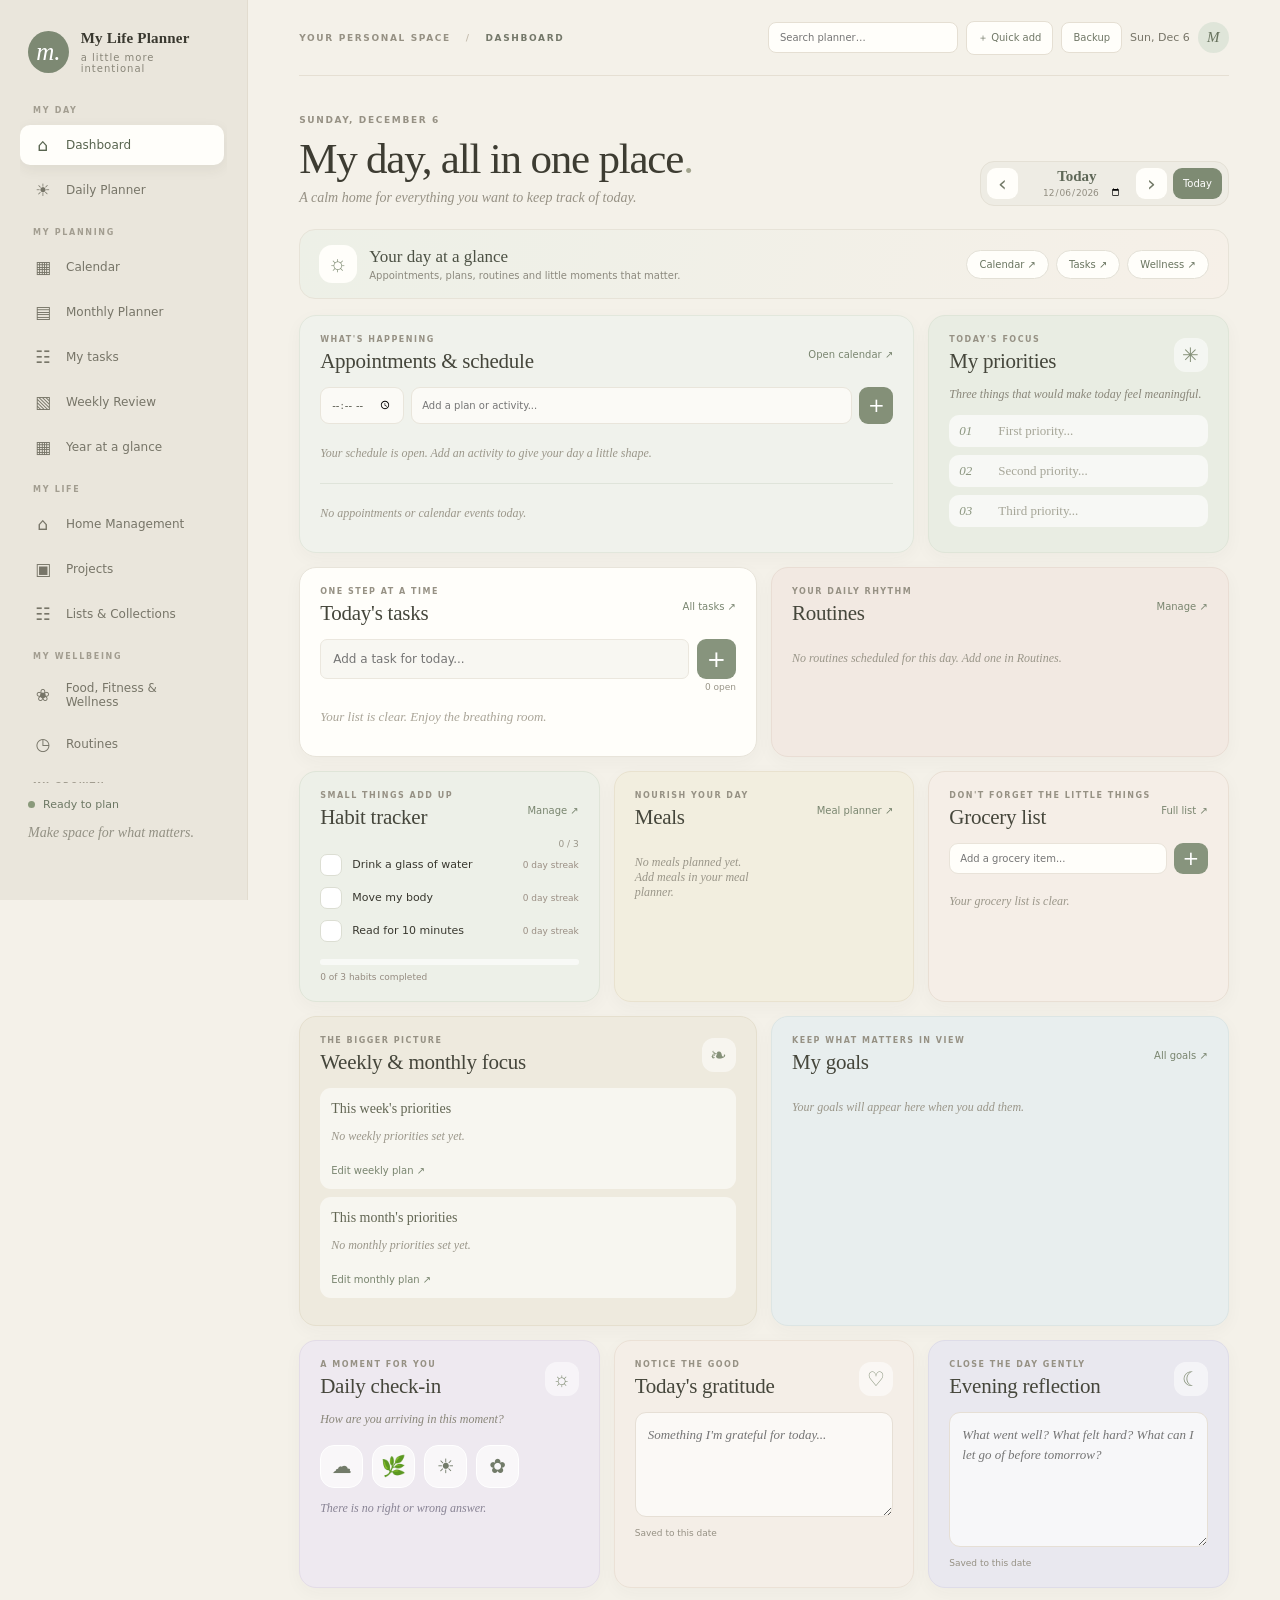
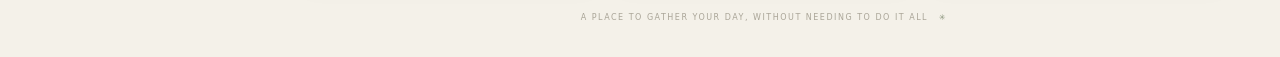
==== commit b871b5e9: "Add files via upload" ====
--- a/index.html
+++ b/index.html
@@ -65,8 +65,8 @@
         <div class="dashboard-hero">
           <div class="dashboard-greeting">
             <p class="eyebrow" id="welcome-date">YOUR DAY, AT YOUR PACE</p>
-            <h1>Today, thoughtfully planned<span class="period">.</span></h1>
-            <p class="subheading">Your day, your priorities, and a little space to breathe.</p>
+            <h1>My day, all in one place<span class="period">.</span></h1>
+            <p class="subheading">A calm home for everything you want to keep track of today.</p>
           </div>
           <div class="dashboard-date-control" aria-label="Choose dashboard date">
             <button type="button" id="dashboard-prev-day" aria-label="Previous day">‹</button>
@@ -76,77 +76,77 @@
           </div>
         </div>
 
-        <nav class="dashboard-quick-tiles" aria-label="Quick access">
-          <button class="quick-tile tile-calendar" type="button" data-go="calendar"><span class="quick-tile-icon">▦</span><span><strong>Calendar</strong><small>Dates & events</small></span><b>↗</b></button>
-          <button class="quick-tile tile-tasks" type="button" data-go="tasks"><span class="quick-tile-icon">☷</span><span><strong>My tasks</strong><small>Things to do</small></span><b>↗</b></button>
-          <button class="quick-tile tile-projects" type="button" data-go="projects"><span class="quick-tile-icon">▣</span><span><strong>Projects</strong><small>What you're building</small></span><b>↗</b></button>
-          <button class="quick-tile tile-meals" type="button" data-go="wellness"><span class="quick-tile-icon">♧</span><span><strong>Food & wellness</strong><small>Care for yourself</small></span><b>↗</b></button>
-          <button class="quick-tile tile-lists" type="button" data-go="collections"><span class="quick-tile-icon">▤</span><span><strong>Lists</strong><small>Ideas & collections</small></span><b>↗</b></button>
-          <button class="quick-tile tile-home" type="button" data-go="home"><span class="quick-tile-icon">⌂</span><span><strong>Home</strong><small>Keep life running</small></span><b>↗</b></button>
-        </nav>
-
-        <div class="stats-grid dashboard-stats-grid">
-          <article class="stat-card stat-tile stat-tile-sage"><div class="stat-icon sage">☷</div><div><span>Tasks to do</span><strong id="task-count">0</strong><small>One step at a time</small></div></article>
-          <article class="stat-card stat-tile stat-tile-clay"><div class="stat-icon clay">◷</div><div><span>Habits completed</span><strong id="habit-count">0 / 3</strong><small>Small daily rituals</small></div></article>
-          <article class="stat-card stat-tile stat-tile-sand"><div class="stat-icon sand">✳</div><div><span>Goals in progress</span><strong id="goal-count">0</strong><small>Keep moving gently</small></div></article>
-          <article class="stat-card stat-tile stat-tile-blue"><div class="stat-icon blue">▦</div><div><span>Events today</span><strong id="dashboard-event-count">0</strong><small id="dashboard-event-caption">Space in your day</small></div></article>
-        </div>
-
-        <div class="dashboard-main-grid">
+        <div class="dashboard-focus-strip">
+          <div><span class="dashboard-focus-icon">☼</span><span><strong>Your day at a glance</strong><small>Appointments, plans, routines and little moments that matter.</small></span></div>
+          <nav class="dashboard-quick-links" aria-label="Quick access">
+            <button type="button" data-go="calendar">Calendar ↗</button><button type="button" data-go="tasks">Tasks ↗</button><button type="button" data-go="wellness">Wellness ↗</button>
+          </nav>
+        </div>
+
+        <div class="dashboard-main-grid dashboard-command-centre">
+          <article class="dashboard-card dashboard-card-wide dashboard-appointments-card" data-dashboard-card="appointments">
+            <div class="dashboard-card-heading"><div><p class="eyebrow">WHAT'S HAPPENING</p><h2>Appointments & schedule</h2></div><button class="dashboard-card-link" type="button" data-go="calendar">Open calendar ↗</button></div>
+            <form id="dashboard-schedule-form" class="dashboard-schedule-form"><input type="time" id="dashboard-schedule-time" aria-label="Schedule time"><input id="dashboard-schedule-activity" maxlength="120" placeholder="Add a plan or activity..." aria-label="Activity" required><button type="submit" aria-label="Add to schedule">+</button></form>
+            <div id="dashboard-schedule-list" class="dashboard-timeline"></div>
+            <div class="dashboard-appointment-divider"></div><div id="dashboard-appointments-list" class="dashboard-appointments-list"></div>
+          </article>
+
           <article class="dashboard-card dashboard-priorities-card" data-dashboard-card="priorities">
-            <div class="dashboard-card-heading"><div><p class="eyebrow">THE IMPORTANT THINGS</p><h2>My top three</h2></div><span class="dashboard-card-symbol">✳</span></div>
-            <p class="dashboard-card-intro">If nothing else gets done, these are enough.</p>
-            <div class="dashboard-priority-list">
-              <label><span>01</span><input id="dashboard-priority-1" maxlength="140" placeholder="My first priority..."></label>
-              <label><span>02</span><input id="dashboard-priority-2" maxlength="140" placeholder="My second priority..."></label>
-              <label><span>03</span><input id="dashboard-priority-3" maxlength="140" placeholder="My third priority..."></label>
-            </div>
-            <button class="dashboard-card-link" type="button" data-go="daily">Open daily planner <span>↗</span></button>
-          </article>
-
-          <article class="dashboard-card dashboard-schedule-card" data-dashboard-card="schedule">
-            <div class="dashboard-card-heading"><div><p class="eyebrow">YOUR DAY, AT A GLANCE</p><h2>Today's schedule</h2></div><button class="dashboard-card-link" type="button" data-go="daily">Full day ↗</button></div>
-            <form id="dashboard-schedule-form" class="dashboard-schedule-form"><input type="time" id="dashboard-schedule-time" aria-label="Schedule time" required><input id="dashboard-schedule-activity" maxlength="120" placeholder="Add an activity..." aria-label="Activity" required><button type="submit" aria-label="Add to schedule">+</button></form>
-            <div id="dashboard-schedule-list" class="dashboard-timeline"></div>
+            <div class="dashboard-card-heading"><div><p class="eyebrow">TODAY'S FOCUS</p><h2>My priorities</h2></div><span class="dashboard-card-symbol">✳</span></div>
+            <p class="dashboard-card-intro">Three things that would make today feel meaningful.</p>
+            <div class="dashboard-priority-list"><label><span>01</span><input id="dashboard-priority-1" maxlength="140" placeholder="First priority..."></label><label><span>02</span><input id="dashboard-priority-2" maxlength="140" placeholder="Second priority..."></label><label><span>03</span><input id="dashboard-priority-3" maxlength="140" placeholder="Third priority..."></label></div>
           </article>
 
           <article class="dashboard-card dashboard-tasks-card" data-dashboard-card="tasks">
-            <div class="dashboard-card-heading"><div><p class="eyebrow">ONE THING AT A TIME</p><h2>My to-do list</h2></div><button class="dashboard-card-link" type="button" data-go="tasks">View all ↗</button></div>
-            <form id="quick-task-form" class="quick-add dashboard-quick-add"><input id="quick-task-input" maxlength="100" placeholder="Add something to today..." aria-label="New task"><button type="submit" aria-label="Add task">+</button></form>
-            <div id="today-task-list" class="task-list"></div>
-            <p class="empty-hint" id="task-empty">Your list is clear. Enjoy the breathing room.</p>
+            <div class="dashboard-card-heading"><div><p class="eyebrow">ONE STEP AT A TIME</p><h2>Today's tasks</h2></div><button class="dashboard-card-link" type="button" data-go="tasks">All tasks ↗</button></div>
+            <form id="quick-task-form" class="quick-add dashboard-quick-add"><input id="quick-task-input" maxlength="100" placeholder="Add a task for today..." aria-label="New task"><button type="submit" aria-label="Add task">+</button></form>
+            <div class="dashboard-task-count"><span id="task-count">0</span> open</div><div id="today-task-list" class="task-list"></div><p class="empty-hint" id="task-empty">Your list is clear. Enjoy the breathing room.</p>
+          </article>
+
+          <article class="dashboard-card dashboard-routines-card" data-dashboard-card="routines">
+            <div class="dashboard-card-heading"><div><p class="eyebrow">YOUR DAILY RHYTHM</p><h2>Routines</h2></div><button class="dashboard-card-link" type="button" data-go="routines">Manage ↗</button></div>
+            <div id="dashboard-routines-list" class="dashboard-routines-list"></div>
           </article>
 
           <article class="dashboard-card dashboard-habits-card" data-dashboard-card="habits">
-            <div class="dashboard-card-heading"><div><p class="eyebrow">LITTLE THINGS ADD UP</p><h2>Daily habits</h2></div><button class="dashboard-card-link" type="button" data-go="habits">Manage ↗</button></div>
-            <div id="dashboard-habits" class="habit-list"></div>
-            <div class="dashboard-progress-track"><span id="dashboard-habit-progress"></span></div>
-            <small class="dashboard-progress-caption" id="dashboard-habit-caption">A little progress is still progress.</small>
-          </article>
-
-          <article class="dashboard-card dashboard-meals-card" data-dashboard-card="todaylife">
-            <div class="dashboard-card-heading"><div><p class="eyebrow">NOURISH & MOVE</p><h2>Meals and movement</h2></div><button class="dashboard-card-link" type="button" data-go="wellness">Wellness ↗</button></div>
+            <div class="dashboard-card-heading"><div><p class="eyebrow">SMALL THINGS ADD UP</p><h2>Habit tracker</h2></div><button class="dashboard-card-link" type="button" data-go="habits">Manage ↗</button></div>
+            <div class="dashboard-habit-count" id="habit-count">0 / 0</div><div id="dashboard-habits" class="habit-list"></div><div class="dashboard-progress-track"><span id="dashboard-habit-progress"></span></div><small class="dashboard-progress-caption" id="dashboard-habit-caption">A little progress is still progress.</small>
+          </article>
+
+          <article class="dashboard-card dashboard-meals-card" data-dashboard-card="meals">
+            <div class="dashboard-card-heading"><div><p class="eyebrow">NOURISH YOUR DAY</p><h2>Meals</h2></div><button class="dashboard-card-link" type="button" data-go="wellness">Meal planner ↗</button></div>
             <div id="dashboard-today-life" class="dashboard-today-life"></div>
           </article>
 
-          <article class="dashboard-card dashboard-events-card" data-dashboard-card="upcoming">
-            <div class="dashboard-card-heading"><div><p class="eyebrow">MAKE SPACE FOR WHAT MATTERS</p><h2>On the calendar</h2></div><button class="dashboard-card-link" type="button" data-go="calendar">Calendar ↗</button></div>
-            <div id="dashboard-upcoming" class="dashboard-upcoming-list"></div>
+          <article class="dashboard-card dashboard-grocery-card" data-dashboard-card="groceries">
+            <div class="dashboard-card-heading"><div><p class="eyebrow">DON'T FORGET THE LITTLE THINGS</p><h2>Grocery list</h2></div><button class="dashboard-card-link" type="button" data-go="home">Full list ↗</button></div>
+            <form id="dashboard-grocery-form" class="dashboard-inline-add"><input id="dashboard-grocery-input" maxlength="100" placeholder="Add a grocery item..." aria-label="Grocery item"><button type="submit" aria-label="Add grocery">+</button></form><div id="dashboard-grocery-list" class="dashboard-grocery-list"></div>
+          </article>
+
+          <article class="dashboard-card dashboard-planning-card" data-dashboard-card="planning">
+            <div class="dashboard-card-heading"><div><p class="eyebrow">THE BIGGER PICTURE</p><h2>Weekly & monthly focus</h2></div><span class="dashboard-card-symbol">❧</span></div>
+            <div class="dashboard-period-focus"><strong>This week's priorities</strong><div id="dashboard-weekly-priorities"></div><button class="dashboard-card-link" type="button" data-go="weekly">Edit weekly plan ↗</button></div>
+            <div class="dashboard-period-focus"><strong>This month's priorities</strong><div id="dashboard-monthly-priorities"></div><button class="dashboard-card-link" type="button" data-go="monthly">Edit monthly plan ↗</button></div>
+          </article>
+
+          <article class="dashboard-card dashboard-goals-card" data-dashboard-card="goals">
+            <div class="dashboard-card-heading"><div><p class="eyebrow">KEEP WHAT MATTERS IN VIEW</p><h2>My goals</h2></div><button class="dashboard-card-link" type="button" data-go="goals">All goals ↗</button></div><div id="dashboard-goals-list" class="dashboard-goals-list"></div>
           </article>
 
           <article class="dashboard-card dashboard-checkin-card" data-dashboard-card="checkin">
-            <div class="dashboard-card-heading"><div><p class="eyebrow">A MOMENT FOR YOU</p><h2>How are you feeling?</h2></div><span class="dashboard-card-symbol">☼</span></div>
-            <div class="mood-options" id="mood-options"><button data-dashboard-mood="Low" aria-label="Low mood">☁</button><button data-dashboard-mood="Okay" aria-label="Okay mood">🌿</button><button data-dashboard-mood="Good" aria-label="Good mood">☀</button><button data-dashboard-mood="Great" aria-label="Great mood">✿</button></div>
-            <p class="mood-feedback" id="mood-feedback">There is no right or wrong answer.</p>
-          </article>
-
-          <article class="dashboard-card dashboard-intention-card" data-dashboard-card="intention">
-            <div class="dashboard-card-heading"><div><p class="eyebrow">A GENTLE REMINDER</p><h2>Today's intention</h2></div><span class="dashboard-card-symbol">❧</span></div>
-            <textarea id="intention-input" rows="3" maxlength="240" placeholder="Today, I want to make space for..."></textarea>
-            <span class="save-hint" id="intention-status">Saved on this device</span>
-          </article>
-        </div>
-        <footer class="page-footer">MADE FOR SLOWER, MORE INTENTIONAL DAYS <span>✳</span></footer>
+            <div class="dashboard-card-heading"><div><p class="eyebrow">A MOMENT FOR YOU</p><h2>Daily check-in</h2></div><span class="dashboard-card-symbol">☼</span></div>
+            <p class="dashboard-card-intro">How are you arriving in this moment?</p><div class="mood-options" id="mood-options"><button data-dashboard-mood="Low" aria-label="Low mood">☁</button><button data-dashboard-mood="Okay" aria-label="Okay mood">🌿</button><button data-dashboard-mood="Good" aria-label="Good mood">☀</button><button data-dashboard-mood="Great" aria-label="Great mood">✿</button></div><p class="mood-feedback" id="mood-feedback">There is no right or wrong answer.</p>
+          </article>
+
+          <article class="dashboard-card dashboard-gratitude-card" data-dashboard-card="gratitude">
+            <div class="dashboard-card-heading"><div><p class="eyebrow">NOTICE THE GOOD</p><h2>Today's gratitude</h2></div><span class="dashboard-card-symbol">♡</span></div><textarea id="dashboard-gratitude" rows="3" maxlength="600" placeholder="Something I'm grateful for today..."></textarea><small class="save-hint">Saved to this date</small>
+          </article>
+
+          <article class="dashboard-card dashboard-evening-card" data-dashboard-card="evening">
+            <div class="dashboard-card-heading"><div><p class="eyebrow">CLOSE THE DAY GENTLY</p><h2>Evening reflection</h2></div><span class="dashboard-card-symbol">☾</span></div><textarea id="dashboard-evening" rows="4" maxlength="1000" placeholder="What went well? What felt hard? What can I let go of before tomorrow?"></textarea><small class="save-hint">Saved to this date</small>
+          </article>
+        </div>
+        <footer class="page-footer">A PLACE TO GATHER YOUR DAY, WITHOUT NEEDING TO DO IT ALL <span>✳</span></footer>
       </section>
 
       <section class="view" id="tasks-view">
@@ -161,7 +161,7 @@
 
 
       <section class="view" id="calendar-view">
-        <div class="page-intro"><p class="eyebrow">MAKE ROOM FOR WHAT MATTERS</p><h1>My calendar<span class="period">.</span></h1><p class="subheading">Appointments, birthdays, reminders and tasks in one place.</p></div>
+        <div class="page-intro"><p class="eyebrow">MAKE ROOM FOR WHAT MATTERS</p><h1>My calendar<span class="period">.</span></h1><p class="subheading">Keep work, personal plans and everything in between colour-coded.</p></div>
         <article class="panel calendar-panel">
           <div class="calendar-toolbar">
             <div class="calendar-period-controls">
@@ -179,7 +179,7 @@
             </div>
           </div>
           <div class="calendar-legend">
-            <span><i class="legend-dot appointment"></i>Appointment</span><span><i class="legend-dot birthday"></i>Birthday</span><span><i class="legend-dot reminder"></i>Reminder</span><span><i class="legend-dot task"></i>Task</span>
+            <span><i class="legend-dot work"></i>Work</span><span><i class="legend-dot personal"></i>Personal</span><span><i class="legend-dot appointment"></i>Appointment</span><span><i class="legend-dot birthday"></i>Birthday</span><span><i class="legend-dot reminder"></i>Reminder</span><span><i class="legend-dot family"></i>Family</span><span><i class="legend-dot other"></i>Other</span><span><i class="legend-dot task"></i>Task</span>
           </div>
           <div id="calendar-grid" class="calendar-grid" aria-live="polite"></div>
         </article>
@@ -190,7 +190,7 @@
               <label>Event name<input id="event-title" maxlength="100" placeholder="e.g. Dentist appointment" required></label>
               <div class="event-form-row"><label>Start date<input id="event-date" type="date" required></label><label>End date <span class="muted">(optional)</span><input id="event-end-date" type="date"></label></div>
               <label>Time <span class="muted">(optional)</span><input id="event-time" type="time"></label>
-              <label>Type<select id="event-type"><option value="appointment">Appointment</option><option value="birthday">Birthday</option><option value="reminder">Reminder</option></select></label>
+              <label>Event category<select id="event-type"><option value="personal" selected>Personal · blue</option><option value="work">Work · green</option><option value="appointment">Appointment · lavender</option><option value="birthday">Birthday · coral</option><option value="reminder">Reminder · gold</option><option value="family">Family · peach</option><option value="other">Other · grey</option></select></label>
               <label>Repeat<select id="event-repeat"><option value="none">Does not repeat</option><option value="daily">Every day</option><option value="weekly">Every week</option><option value="monthly">Every month</option><option value="yearly">Every year</option></select></label>
               <label>Repeat until <span class="muted">(required for repeating events)</span><input id="event-repeat-until" type="date"></label>
               <button class="primary-button" type="submit">Save event +</button>
--- a/style.css
+++ b/style.css
@@ -11,14 +11,14 @@
 .calendar-toolbar-actions{gap:10px;flex-wrap:wrap}.calendar-view-switch{padding:3px;background:#f1efe8;border-radius:8px;gap:2px}
 .calendar-view-button,.calendar-today-button{border:0;border-radius:6px;background:transparent;padding:8px 11px;color:#898577;font-size:10px}.calendar-view-button.active{background:#fffefa;color:#59634f;box-shadow:0 1px 4px #655b4914}.calendar-today-button{border:1px solid var(--line);background:#fffefa}
 .calendar-legend{gap:15px;flex-wrap:wrap;margin:0 0 15px;color:#8d887c;font-size:10px}.calendar-legend span{display:flex;align-items:center;gap:6px}.legend-dot{width:8px;height:8px;border-radius:50%;display:inline-block}
-.legend-dot.appointment{background:#8a9b83}.legend-dot.birthday{background:#c99b8a}.legend-dot.reminder{background:#c4a96f}.legend-dot.task{background:#8796a4}
+.legend-dot.work{background:#829879}.legend-dot.personal{background:#829bb7}.legend-dot.appointment{background:#a49ac0}.legend-dot.birthday{background:#cf8f88}.legend-dot.reminder{background:#c5a45f}.legend-dot.family{background:#d5a17e}.legend-dot.other{background:#aaa79e}.legend-dot.task{background:#8796a4}
 .calendar-grid{min-width:0}.month-grid{display:grid;grid-template-columns:repeat(7,minmax(0,1fr));border-top:1px solid var(--line);border-left:1px solid var(--line)}
 .calendar-weekday{text-align:center;padding:10px 4px;background:#f8f7f2;color:#999486;font-size:10px;border-right:1px solid var(--line);border-bottom:1px solid var(--line)}
 .calendar-day{min-width:0;min-height:105px;border:0;border-right:1px solid var(--line);border-bottom:1px solid var(--line);background:#fffefa;padding:7px;text-align:left;display:flex;flex-direction:column;gap:5px}
 .calendar-day:hover,.calendar-day.is-selected{background:#f4f4ed}.calendar-day.is-today .calendar-day-number{background:#e4e9de;color:#59684f}.calendar-day.outside-month{background:#faf9f5;color:#c1bcae}
 .calendar-day-number{width:23px;height:23px;border-radius:50%;display:grid;place-items:center;font-size:10px;color:#777568}.calendar-day-items{display:grid;gap:3px;min-width:0}
 .calendar-item{display:flex;flex-direction:column;align-items:flex-start;gap:2px;width:100%;border:0;border-left:3px solid #8a9b83;border-radius:3px;background:#edf1e9;color:#626d59;padding:5px 7px;text-align:left;font-size:10px;line-height:1.35;overflow-wrap:anywhere}
-.calendar-item.appointment{border-color:#8a9b83;background:#edf1e9;color:#59684f}.calendar-item.birthday{border-color:#c99b8a;background:#f7eeea;color:#946f61}.calendar-item.reminder{border-color:#c4a96f;background:#f7f2e5;color:#8b784d}.calendar-item.task{border-color:#8796a4;background:#edf0f3;color:#647484}
+.calendar-item.work{border-color:#829879;background:#edf2e9;color:#596c50}.calendar-item.personal{border-color:#829bb7;background:#edf2f8;color:#5c718b}.calendar-item.appointment{border-color:#a49ac0;background:#f1eff7;color:#746b91}.calendar-item.birthday{border-color:#cf8f88;background:#f8eeee;color:#986c67}.calendar-item.reminder{border-color:#c5a45f;background:#f8f3e7;color:#8b784d}.calendar-item.family{border-color:#d5a17e;background:#f8f0e9;color:#936f55}.calendar-item.other{border-color:#aaa79e;background:#f1f0ed;color:#77746d}.calendar-item.task{border-color:#8796a4;background:#edf0f3;color:#647484}
 .calendar-item.is-done{opacity:.55;text-decoration:line-through}.calendar-day .calendar-item{white-space:nowrap;overflow:hidden;text-overflow:ellipsis;padding:3px 4px;font-size:9px}.calendar-day-items small{font-size:9px;color:#9a9487;padding-left:3px}
 .calendar-lower-grid{display:grid;grid-template-columns:.8fr 1.2fr;gap:16px;margin-top:17px}.event-form{display:grid;gap:13px}.event-form label{display:grid;gap:6px;color:#898577;font-size:10px}
 .event-form input,.event-form select{width:100%;min-width:0;border:1px solid var(--line);border-radius:7px;background:#fdfcf8;padding:11px;color:var(--ink);font:inherit;font-size:12px}
@@ -216,3 +216,16 @@
 @media(max-width:1100px){.dashboard-quick-tiles{grid-template-columns:repeat(3,minmax(0,1fr))}.dashboard-priorities-card,.dashboard-habits-card,.dashboard-checkin-card{grid-column:span 6}.dashboard-schedule-card,.dashboard-tasks-card,.dashboard-meals-card,.dashboard-events-card,.dashboard-intention-card{grid-column:span 6}}
 @media(max-width:760px){.dashboard-hero{display:block}.dashboard-date-control{margin-top:17px;width:max-content;max-width:100%}.dashboard-quick-tiles{grid-template-columns:repeat(2,minmax(0,1fr))}.dashboard-stats-grid{grid-template-columns:repeat(2,minmax(0,1fr))}.dashboard-main-grid{grid-template-columns:1fr}.dashboard-main-grid>.dashboard-card{grid-column:1/-1}}
 @media(max-width:440px){.dashboard-greeting h1{font-size:31px}.dashboard-quick-tiles{gap:8px}.quick-tile{grid-template-columns:31px minmax(0,1fr) 10px;gap:7px;padding:10px;min-height:72px}.quick-tile-icon{width:31px;height:31px}.quick-tile strong{font-size:13px}.quick-tile small{font-size:8px}.dashboard-stats-grid{gap:8px}.stat-tile{padding:11px;gap:8px}.stat-tile .stat-icon{width:31px;height:31px}.stat-tile strong{font-size:21px}.dashboard-card{padding:16px}.dashboard-date-control{gap:4px}.dashboard-date-control label{min-width:85px}}
+
+/* Daily command-centre dashboard refresh */
+.dashboard-focus-strip{display:flex;align-items:center;justify-content:space-between;gap:18px;padding:15px 19px;margin:0 0 16px;border:1px solid #e7e3d8;border-radius:16px;background:linear-gradient(110deg,#edf0e7,#f6f0e8)}
+.dashboard-focus-strip>div{display:flex;align-items:center;gap:12px}.dashboard-focus-icon{width:38px;height:38px;display:grid;place-items:center;border-radius:13px;background:#fffefa;color:#849078;font:22px Georgia,serif}.dashboard-focus-strip strong,.dashboard-focus-strip small{display:block}.dashboard-focus-strip strong{font:17px Georgia,serif;color:#4c5144}.dashboard-focus-strip small{margin-top:3px;color:#8c897e;font-size:10px}.dashboard-quick-links{display:flex;gap:7px;flex-wrap:wrap}.dashboard-quick-links button{border:1px solid #e3e0d6;background:#fffefa;border-radius:20px;padding:8px 12px;color:#69745f;font-size:10px}
+.dashboard-command-centre{grid-template-columns:repeat(12,minmax(0,1fr));gap:14px}.dashboard-command-centre>.dashboard-card{grid-column:span 4;min-width:0}.dashboard-command-centre>.dashboard-appointments-card{grid-column:span 8}.dashboard-command-centre>.dashboard-priorities-card{grid-column:span 4}.dashboard-command-centre>.dashboard-tasks-card,.dashboard-command-centre>.dashboard-routines-card{grid-column:span 6}.dashboard-command-centre>.dashboard-planning-card,.dashboard-command-centre>.dashboard-goals-card{grid-column:span 6}.dashboard-command-centre>.dashboard-checkin-card,.dashboard-command-centre>.dashboard-gratitude-card,.dashboard-command-centre>.dashboard-evening-card{grid-column:span 4}
+.dashboard-command-centre .dashboard-card{border-radius:17px;padding:19px 20px;box-shadow:0 5px 18px rgba(64,55,43,.035)}.dashboard-appointments-card{background:#f0f2ec;border-color:#e2e7dc}.dashboard-priorities-card{background:#e9ede3;border-color:#dfe5d8}.dashboard-tasks-card{background:#fffefa}.dashboard-routines-card{background:#f2e9e2;border-color:#e9ddd4}.dashboard-habits-card{background:#edf0e8;border-color:#dfe5d8}.dashboard-meals-card{background:#f2eedf;border-color:#e9e2cf}.dashboard-grocery-card{background:#f5eee7;border-color:#e9dfd4}.dashboard-planning-card{background:#eeeade;border-color:#e5dfce}.dashboard-goals-card{background:#e8eeee;border-color:#dce5e4}.dashboard-checkin-card{background:#eee9f0;border-color:#e3dce7}.dashboard-gratitude-card{background:#f4eee7;border-color:#ebe1d6}.dashboard-evening-card{background:#e9e8ef;border-color:#dedce8}
+.dashboard-appointment-divider{height:1px;background:#dfe4da;margin:10px 0}.dashboard-appointments-list{display:grid;gap:2px}.dashboard-subsection-label{font-size:8px;letter-spacing:1.4px;color:#939486;margin:5px 0 4px}.dashboard-appointment-row{display:flex;align-items:center;gap:10px;padding:7px 2px;border-bottom:1px solid #ffffffa8}.dashboard-appointment-row>span:last-child{display:grid;gap:2px}.dashboard-appointment-row strong{font-size:11px;font-weight:600;color:#55584d}.dashboard-appointment-row small{font-size:9px;color:#939184}.dashboard-appointment-row .legend-dot{width:8px;height:8px;flex:none}
+.dashboard-meal-row{display:flex;align-items:center;gap:10px;padding:10px 2px;border-bottom:1px solid #ffffffad}.dashboard-meal-row span{min-width:65px;color:#9a927e;font-size:10px}.dashboard-meal-row strong{font:14px Georgia,serif;color:#5e6655}.dashboard-routines-list{display:grid;gap:11px}.dashboard-routine-group{padding:9px 11px;border-radius:11px;background:#ffffff9c}.dashboard-routine-group>strong{display:block;margin-bottom:6px;font:14px Georgia,serif;color:#5d6254}.dashboard-routine-step{display:flex;align-items:center;gap:8px;padding:5px 0;color:#67665c;font-size:10px}.dashboard-routine-step input,.dashboard-grocery-row input{accent-color:#819078}.dashboard-routine-step .is-done{text-decoration:line-through;color:#aaa69b}
+.dashboard-inline-add{display:grid;grid-template-columns:minmax(0,1fr) 34px;gap:7px;margin-bottom:8px}.dashboard-inline-add input{min-width:0;border:1px solid #e9e3d9;border-radius:9px;background:#fffefa;padding:9px 10px;font-size:10px}.dashboard-inline-add button{border:0;border-radius:9px;background:#87947d;color:#fff;font-size:20px}.dashboard-grocery-list{display:grid;gap:2px}.dashboard-grocery-row{display:flex;align-items:center;gap:8px;padding:7px 1px;border-bottom:1px solid #ffffffb5;font-size:10px;color:#5f6056}.dashboard-period-focus{padding:10px 11px;border-radius:11px;background:#ffffff91;margin:8px 0}.dashboard-period-focus>strong{font:14px Georgia,serif;color:#626653}.dashboard-period-focus .dashboard-card-link{display:block;margin-top:6px}.dashboard-planning-item{padding:6px 0;border-bottom:1px solid #ffffffa8;font-size:10px;color:#646457}.dashboard-month-focus{font:italic 11px Georgia,serif;color:#8b846e;margin:7px 0}.dashboard-goals-list{display:grid;gap:4px}.dashboard-goal-row{display:flex;justify-content:space-between;align-items:center;gap:10px;padding:9px 2px;border-bottom:1px solid #ffffffa8}.dashboard-goal-row>span:first-child{display:grid;gap:3px}.dashboard-goal-row strong{font:13px Georgia,serif;color:#596158}.dashboard-goal-row small{font-size:9px;color:#969387}.dashboard-goal-progress{font-size:10px;color:#7c8b7d}.dashboard-command-centre textarea{width:100%;min-height:105px;resize:vertical;border:1px solid #e6dfd5;border-radius:11px;background:#ffffffa6;padding:12px;color:#56564b;font:italic 13px/1.55 Georgia,serif;outline:none}.dashboard-evening-card textarea{min-height:135px}.dashboard-command-centre .save-hint{display:block;margin-top:7px;color:#969184;font-size:9px}
+@media(max-width:980px){.dashboard-command-centre>.dashboard-card,.dashboard-command-centre>.dashboard-appointments-card,.dashboard-command-centre>.dashboard-priorities-card,.dashboard-command-centre>.dashboard-checkin-card,.dashboard-command-centre>.dashboard-gratitude-card,.dashboard-command-centre>.dashboard-evening-card{grid-column:span 6}}
+@media(max-width:650px){.dashboard-focus-strip{align-items:flex-start;flex-direction:column}.dashboard-command-centre{grid-template-columns:1fr}.dashboard-command-centre>.dashboard-card,.dashboard-command-centre>.dashboard-appointments-card,.dashboard-command-centre>.dashboard-priorities-card,.dashboard-command-centre>.dashboard-tasks-card,.dashboard-command-centre>.dashboard-routines-card,.dashboard-command-centre>.dashboard-planning-card,.dashboard-command-centre>.dashboard-goals-card,.dashboard-command-centre>.dashboard-checkin-card,.dashboard-command-centre>.dashboard-gratitude-card,.dashboard-command-centre>.dashboard-evening-card{grid-column:1/-1}}
+
+.dashboard-task-count,.dashboard-habit-count{font-size:9px;color:#999588;text-align:right;margin:-4px 0 5px}
